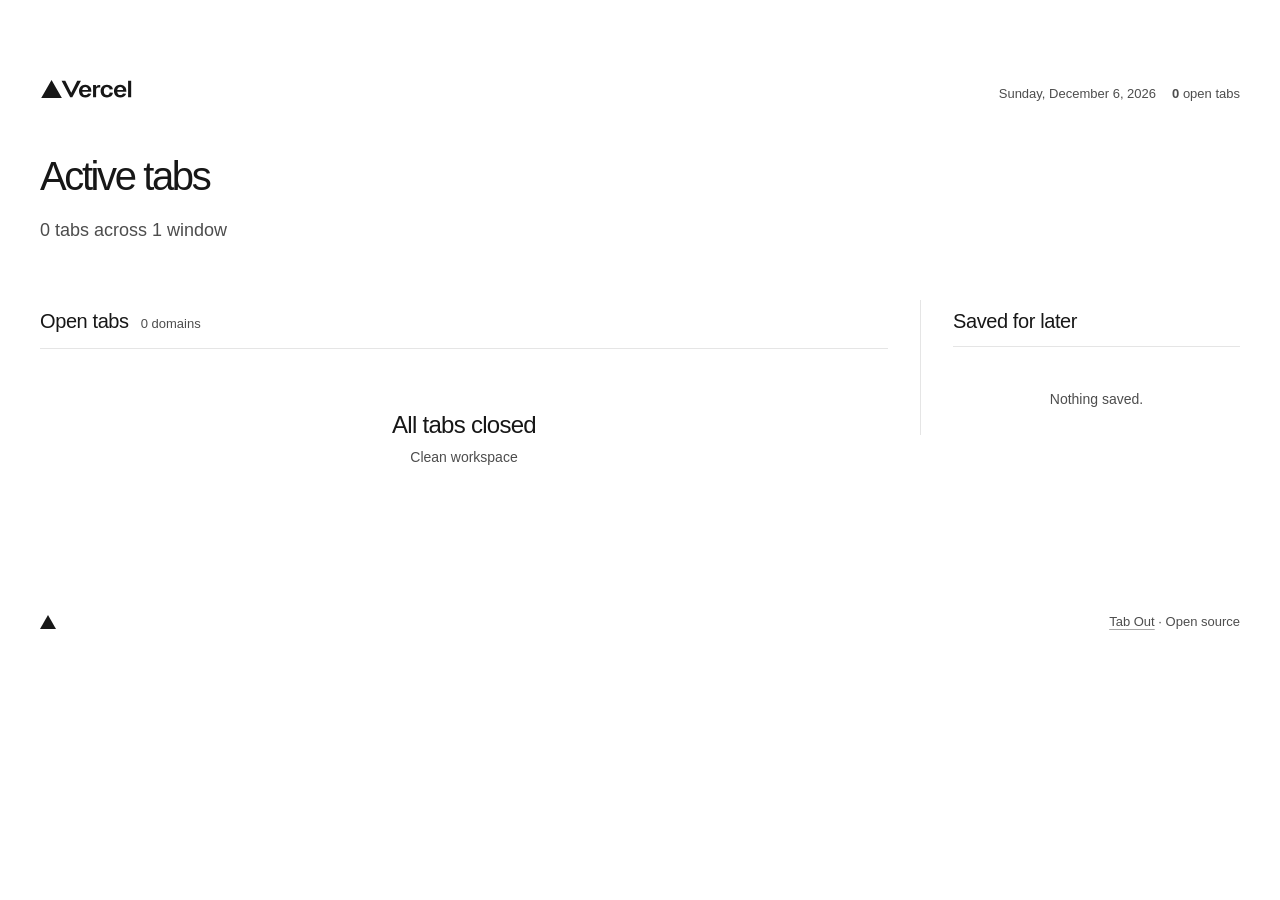
==== extension/index.html @ 894c877c "refactor(ui): overhaul extension UI to Vercel Brand Guidelines and harden MV3 lifecycle" ====
<!DOCTYPE html>
<html lang="en">
<head>
  <meta charset="UTF-8">
  <meta name="viewport" content="width=device-width, initial-scale=1.0">
  <title>Tab Out</title>


  <!-- Vercel Brand Guidelines Foundation -->
  <link rel="stylesheet" href="vercel-brand.css">
  <!-- Tab Out Page-Owned Custom Styling -->
  <link rel="stylesheet" href="style.css">
</head>
<body class="vbg-report">
<div class="vbg-shell">
  <a class="vbg-skip-link" href="#main">Skip to content</a>

  <!-- ================================================================
       VERCEL AUTHORSHIP HEADER
       ================================================================ -->
  <header class="vbg-header">
    <div class="vbg-masthead">
      <span class="vbg-identity">
        <span class="vbg-wordmark" role="img" aria-label="Vercel"></span>
      </span>
      <div class="vbg-document-meta">
        <span class="vbg-date" id="dateDisplay"></span>
        <span class="vbg-meta"><strong id="statTabs">0</strong> open tabs</span>
      </div>
    </div>

    <h1 class="vbg-title" id="greeting">Active tabs</h1>
    <p class="vbg-lede" id="heroSubtitle">Workspace overview across all open windows.</p>
  </header>

  <!-- ================================================================
       MAIN DASHBOARD AREA
       ================================================================ -->
  <main id="main">
    <!-- TAB OUT DUPES BANNER -->
    <div class="tab-cleanup-banner" id="tabOutDupeBanner" style="display:none">
      <div class="tab-cleanup-left">
        <div class="tab-cleanup-icon">
          <svg xmlns="http://www.w3.org/2000/svg" fill="none" viewBox="0 0 24 24" stroke-width="2" stroke="currentColor">
            <path stroke-linecap="round" stroke-linejoin="round" d="M15.75 17.25v3.375c0 .621-.504 1.125-1.125 1.125h-9.75a1.125 1.125 0 0 1-1.125-1.125V7.875c0-.621.504-1.125 1.125-1.125H6.75a9.06 9.06 0 0 1 1.5.124m7.5 10.376h3.375c.621 0 1.125-.504 1.125-1.125V11.25c0-4.46-3.243-8.161-7.5-8.876a9.06 9.06 0 0 0-1.5-.124H9.375c-.621 0-1.125.504-1.125 1.125v3.5m7.5 10.375H9.375a1.125 1.125 0 0 1-1.125-1.125v-9.25m12 6.625v-1.875a3.375 3.375 0 0 0-3.375-3.375h-1.5a1.125 1.125 0 0 1-1.125-1.125v-1.5a3.375 3.375 0 0 0-3.375-3.375H9.75" />
          </svg>
        </div>
        <div class="tab-cleanup-text">
          You have <strong id="tabOutDupeCount"></strong> Tab Out tabs open. Keep just this one?
        </div>
      </div>
      <button class="tab-cleanup-btn" data-action="close-tabout-dupes">Close extras</button>
    </div>

    <!-- TWO-COLUMN LAYOUT -->
    <div class="dashboard-columns" id="dashboardColumns">

      <!-- LEFT COLUMN: Open tabs -->
      <div class="active-section" id="openTabsSection" style="display:none">
        <div class="section-header">
          <div class="section-header-left">
            <h2 class="section-title" id="openTabsSectionTitle">Open tabs</h2>
            <span class="section-count" id="openTabsSectionCount"></span>
          </div>
          <div class="section-header-right" id="openTabsHeaderActions"></div>
        </div>
        <div class="missions" id="openTabsMissions"></div>
      </div>

      <!-- RIGHT COLUMN: Saved for Later checklist -->
      <div class="deferred-column" id="deferredColumn">
        <div class="section-header">
          <h2 class="section-title">Saved for later</h2>
          <div class="section-count" id="deferredCount"></div>
        </div>

        <!-- Active checklist items -->
        <div class="deferred-list" id="deferredList" style="display:none"></div>

        <!-- Empty state -->
        <div class="deferred-empty" id="deferredEmpty">
          Nothing saved.
        </div>

        <!-- Archive section -->
        <div class="deferred-archive" id="deferredArchive" style="display:none">
          <button type="button" class="archive-toggle open" id="archiveToggle" data-action="toggle-archive" aria-expanded="true" aria-label="Toggle archive">
            <span class="archive-toggle-label">Archive <span class="archive-count" id="archiveCount"></span></span>
            <svg class="archive-chevron" xmlns="http://www.w3.org/2000/svg" fill="none" viewBox="0 0 24 24" stroke-width="2" stroke="currentColor"><path stroke-linecap="round" stroke-linejoin="round" d="m19.5 8.25-7.5 7.5-7.5-7.5" /></svg>
          </button>
          <div class="archive-body" id="archiveBody">
            <div class="archive-search-wrap">
              <svg class="archive-search-icon" xmlns="http://www.w3.org/2000/svg" fill="none" viewBox="0 0 24 24" stroke-width="2" stroke="currentColor" aria-hidden="true">
                <path stroke-linecap="round" stroke-linejoin="round" d="m21 21-5.197-5.197m0 0A7.5 7.5 0 1 0 5.196 5.196a7.5 7.5 0 0 0 10.607 10.607Z" />
              </svg>
              <input type="text" class="archive-search" id="archiveSearch" placeholder="Search archived tabs..." aria-label="Search archived tabs">
            </div>
            <div class="archive-list" id="archiveList"></div>
          </div>
        </div>
      </div>

    </div><!-- end .dashboard-columns -->
  </main>

  <!-- ================================================================
       VERCEL AUTHORSHIP FOOTER (Canonical Quiet Shell)
       ================================================================ -->
  <footer class="vbg-footer">
    <span class="vbg-logo" role="img" aria-label="Vercel"></span>
    <span><a href="https://github.com/zarazhangrui/tab-out" target="_blank" rel="noopener">Tab Out</a> &middot; Open source</span>
  </footer>

</div><!-- end .vbg-shell -->

<!-- TOAST NOTIFICATION -->
<div class="toast" id="toast" role="status" aria-live="polite">
  <svg xmlns="http://www.w3.org/2000/svg" fill="none" viewBox="0 0 24 24" stroke-width="2" stroke="currentColor">
    <path stroke-linecap="round" stroke-linejoin="round" d="M9 12.75 11.25 15 15 9.75M21 12a9 9 0 1 1-18 0 9 9 0 0 1 18 0Z" />
  </svg>
  <span id="toastText"></span>
</div>

<!-- Personal config (optional) -->
<script src="config.local.js"></script>

<!-- Dashboard logic -->
<script src="app.js"></script>
</body>
</html>
---- extension/vercel-brand.css ----
/* vbg-bundle:start */
/*
 * Composable Vercel report primitives derived from Geist color, type, and
 * spacing semantics. All selectors and custom properties are namespaced.
 * GeistCN source snapshot: 4f5d9c0da9ad400918e15083c83626572f19fd9b
 * GeistCN src/styles/tailwind.css SHA-256:
 * 118f810739af4ba8508a3a5a155f684b09dae795d08a9c12d78958a91d2ad749
 * GeistCN src/styles/components/design-system.css SHA-256:
 * a78c1328cc1ad27bc3832f2568f7cef35cfa61271ae636d0e6889ee2c0eeecb8
 *
 * Public reports load Geist from the HTML head. The Vercel identity primitives
 * below use the stable public wordmark and logo URLs as masks so currentColor
 * follows the report theme. The font stacks retain system fallbacks.
 */

:where(.vbg-report) {
  color-scheme: light;
  --vbg-font-sans: var(--font-geist-sans, var(--font-sans, "Geist", -apple-system, BlinkMacSystemFont, "Segoe UI", sans-serif));
  --vbg-font-mono: var(--font-geist-mono, var(--font-mono, "Geist Mono", "SFMono-Regular", Consolas, monospace));
  --vbg-background-100: light-dark(oklch(1 0 0), oklch(0 0 0));
  --vbg-background-200: light-dark(oklch(0.984 0 0), oklch(0.027 0 0));
  --vbg-gray-100: light-dark(oklch(0.961 0 0), oklch(0.218 0 0));
  --vbg-gray-200: light-dark(oklch(0.94 0 0), oklch(0.239 0 0));
  --vbg-gray-300: light-dark(oklch(0.925 0 0), oklch(0.281 0 0));
  --vbg-gray-400: light-dark(oklch(0.937 0 0), oklch(0.301 0 0));
  --vbg-gray-500: light-dark(oklch(0.836 0 0), oklch(0.39 0 0));
  --vbg-gray-600: light-dark(oklch(0.732 0 0), oklch(0.623 0 0));
  --vbg-gray-700: light-dark(oklch(0.65 0 0), oklch(0.65 0 0));
  --vbg-gray-800: light-dark(oklch(0.59 0 0), oklch(0.59 0 0));
  --vbg-gray-900: light-dark(oklch(0.42 0 0), oklch(0.706 0 0));
  --vbg-gray-1000: light-dark(oklch(0.205 0 0), oklch(0.946 0 0));
  --vbg-gray-alpha-100: light-dark(oklch(0 0 0 / 0.05), oklch(1 0 0 / 0.07));
  --vbg-gray-alpha-200: light-dark(oklch(0 0 0 / 0.081), oklch(1 0 0 / 0.09));
  --vbg-gray-alpha-300: light-dark(oklch(0 0 0 / 0.1), oklch(1 0 0 / 0.13));
  --vbg-gray-alpha-400: light-dark(oklch(0 0 0 / 0.08), oklch(1 0 0 / 0.14));
  --vbg-gray-alpha-500: light-dark(oklch(0 0 0 / 0.21), oklch(1 0 0 / 0.24));
  --vbg-gray-alpha-600: light-dark(oklch(0 0 0 / 0.24), oklch(1 0 0 / 0.51));
  --vbg-gray-alpha-700: light-dark(oklch(0 0 0 / 0.44), oklch(1 0 0 / 0.54));
  --vbg-gray-alpha-800: light-dark(oklch(0 0 0 / 0.51), oklch(1 0 0 / 0.47));
  --vbg-gray-alpha-900: light-dark(oklch(0 0 0 / 0.7), oklch(1 0 0 / 0.61));
  --vbg-gray-alpha-1000: light-dark(oklch(0 0 0 / 0.91), oklch(1 0 0 / 0.92));
  --vbg-blue-100: light-dark(oklch(97.32% 0.0141 251.56), oklch(22.17% 0.069 259.89));
  --vbg-blue-400: light-dark(oklch(91.58% 0.0473 245.116), oklch(34.1% 0.121 254.74));
  --vbg-blue-700: light-dark(oklch(57.61% 0.2508 258.23), oklch(57.61% 0.2321 258.23));
  --vbg-blue-900: light-dark(oklch(53.18% 0.2399 256.99), oklch(71.7% 0.1648 250.794));
  --vbg-blue-1000: light-dark(oklch(26.67% 0.1099 254.34), oklch(96.75% 0.0179 242.423));
  --vbg-green-100: light-dark(oklch(97.59% 0.0289 145.42), oklch(23.09% 0.0716 149.68));
  --vbg-green-400: light-dark(oklch(91.49% 0.0976 146.24), oklch(34.39% 0.1039 147.78));
  --vbg-green-700: light-dark(oklch(64.58% 0.1746 147.27), oklch(64.58% 0.199 147.27));
  --vbg-green-900: light-dark(oklch(51.75% 0.1453 147.65), oklch(73.1% 0.2158 148.29));
  --vbg-green-1000: light-dark(oklch(29.15% 0.1197 147.38), oklch(96.76% 0.056 154.18));
  --vbg-amber-100: light-dark(oklch(97.48% 0.0331 85.79), oklch(22.46% 0.0538 76.04));
  --vbg-amber-400: light-dark(oklch(91.02% 0.1322 88.25), oklch(35.53% 0.0903 66.297));
  --vbg-amber-700: light-dark(oklch(81.87% 0.1969 76.46), oklch(81.87% 0.1969 76.46));
  --vbg-amber-900: light-dark(oklch(52.79% 0.1496 54.65), oklch(77.21% 0.1991 64.28));
  --vbg-amber-1000: light-dark(oklch(30.83% 0.099 45.48), oklch(96.7% 0.0418 84.59));
  --vbg-red-100: light-dark(oklch(96.5% 0.0223 13.09), oklch(22.1% 0.0657 15.11));
  --vbg-red-400: light-dark(oklch(91.51% 0.0471 19.8), oklch(35.27% 0.1273 21.23));
  --vbg-red-700: light-dark(oklch(62.56% 0.2524 23.03), oklch(62.56% 0.2234 23.03));
  --vbg-red-900: light-dark(oklch(54.99% 0.232 25.29), oklch(69.96% 0.2136 22.03));
  --vbg-red-1000: light-dark(oklch(24.8% 0.1041 18.86), oklch(95.6% 0.0293 6.61));
  /* Category series are monochrome by default. Reserve chromatic tokens for meaning. */
  --vbg-chart-1: var(--vbg-gray-1000);
  --vbg-chart-2: var(--vbg-gray-900);
  --vbg-chart-3: var(--vbg-gray-800);
  --vbg-chart-4: var(--vbg-gray-1000);
  --vbg-chart-5: var(--vbg-gray-900);
  --vbg-chart-6: var(--vbg-gray-800);
  --vbg-surface-primary: var(--vbg-background-100);
  --vbg-surface-secondary: var(--vbg-background-200);
  /* Contrast fields stay dark in both themes instead of inverting with text tokens. */
  --vbg-surface-contrast: oklch(0.205 0 0);
  --vbg-text-primary: var(--vbg-gray-1000);
  --vbg-text-secondary: var(--vbg-gray-900);
  --vbg-text-on-contrast: oklch(0.946 0 0);
  --vbg-text-on-contrast-secondary: oklch(0.72 0 0);
  --vbg-border-subtle: var(--vbg-gray-alpha-300);
  --vbg-border-default: var(--vbg-gray-alpha-400);
  --vbg-border-strong: var(--vbg-gray-alpha-700);
  --vbg-border-on-contrast: oklch(1 0 0 / 0.24);
  --vbg-color-info: var(--vbg-blue-700);
  --vbg-color-success: var(--vbg-green-900);
  --vbg-color-warning: var(--vbg-amber-900);
  --vbg-color-error: var(--vbg-red-700);
  --vbg-focus: light-dark(var(--vbg-blue-700), var(--vbg-blue-900));
  --vbg-space-1: 4px;
  --vbg-space-2: 8px;
  --vbg-space-3: 12px;
  --vbg-space-4: 16px;
  --vbg-space-5: 20px;
  --vbg-space-6: 24px;
  --vbg-space-8: 32px;
  --vbg-space-10: 40px;
  --vbg-space-12: 48px;
  --vbg-space-16: 64px;
  --vbg-radius-small: 6px;
  --vbg-radius: 8px;
  --vbg-type-display: 3rem;
  --vbg-type-page-title: 2.5rem;
  --vbg-type-title: 2rem;
  --vbg-type-section: 1.5rem;
  --vbg-type-subsection: 1.25rem;
  --vbg-type-lede: 1.125rem;
  --vbg-type-body: 1rem;
  --vbg-type-compact: 0.875rem;
  --vbg-type-label: 0.8125rem;
  --vbg-type-metadata: 0.8125rem;
  --vbg-weight-regular: 400;
  --vbg-weight-heading: 450;
  --vbg-weight-medium: 500;
  --vbg-weight-semibold: 600;
  --vbg-leading-body: 24px;
  --vbg-leading-compact: 20px;
  --vbg-leading-caption: 18px;
  --vbg-leading-display: 56px;
  --vbg-leading-page-title: 48px;
  --vbg-leading-title: 40px;
  --vbg-leading-section: 32px;
  --vbg-leading-subsection: 26px;
  --vbg-leading-lede: 28px;
  --vbg-flow-tight: var(--vbg-space-2);
  --vbg-flow-copy: var(--vbg-space-4);
  --vbg-flow-group: var(--vbg-space-8);
  --vbg-flow-section: var(--vbg-space-16);
  --vbg-reading-width: 68ch;
  --vbg-display-measure: 20ch;
  --vbg-title-measure: 24ch;
  --vbg-compact-title-measure: 30ch;
  --vbg-content-width: 1200px;
  --vbg-chart-min-width: 640px;
  --vbg-control-height: 36px;
  --vbg-control-height-touch: 44px;
  box-sizing: border-box;
  margin: 0;
  min-height: 100%;
  min-height: 100dvh;
  background: var(--vbg-background-100);
  color: var(--vbg-gray-1000);
  font-family: var(--vbg-font-sans);
  font-size: 16px;
  font-weight: var(--vbg-weight-regular);
  line-height: var(--vbg-leading-body);
  font-kerning: normal;
  font-optical-sizing: auto;
  font-feature-settings: "rlig" 1, "calt" 0, "ss11" 1;
  font-synthesis: none;
  text-rendering: optimizeLegibility;
  -webkit-font-smoothing: antialiased;
}

@supports selector(body:has(> .vbg-report)) {
  body:has(> .vbg-report) {
    margin: 0;
  }
}

:where(.vbg-report *, .vbg-report *::before, .vbg-report *::after) {
  box-sizing: inherit;
}

/* Published display primitives must never override the HTML hidden state. */
.vbg-report[hidden],
:where(.vbg-report) [hidden] {
  display: none !important;
}

@media (prefers-color-scheme: dark) {
  :where(
    .vbg-report[data-theme="auto"]:not(.light-theme):not(.dark-theme),
    .vbg-report:not([data-theme]):not(.light-theme):not(.dark-theme)
  ) {
    color-scheme: dark;
  }
}

/* Host theme classes override OS preference without requiring a theme package. */
:where(.light .vbg-report, .vbg-report.light) {
  color-scheme: light;
}

:where(.dark .vbg-report, .vbg-report.dark) {
  color-scheme: dark;
}

/* Explicit VBG themes override both host and OS themes. If both classes are present, dark wins. */
:where(
  .vbg-report.light-theme,
  .vbg-report[data-theme="light"]:not(.light-theme):not(.dark-theme)
) {
  color-scheme: light;
}

:where(
  .vbg-report.dark-theme,
  .vbg-report[data-theme="dark"]:not(.light-theme):not(.dark-theme)
) {
  color-scheme: dark;
}

:where(.vbg-report) :where(h1, h2, h3, h4, p, ul, ol, dl, figure, blockquote, pre) {
  margin-block-start: 0;
}

:where(.vbg-report) :where(h1, h2, h3, h4) {
  color: var(--vbg-gray-1000);
  font-weight: var(--vbg-weight-heading);
  text-wrap: balance;
}

:where(.vbg-report) .vbg-display,
:where(.vbg-report) .vbg-title,
:where(.vbg-report) .vbg-heading-24,
:where(.vbg-report) .vbg-heading-20,
:where(.vbg-report) .vbg-heading-16 {
  color: var(--vbg-gray-1000);
  font-weight: var(--vbg-weight-heading);
  text-wrap: balance;
}

:where(.vbg-report) :where(h1, h2, h3, h4, .vbg-display, .vbg-title, .vbg-heading-24, .vbg-heading-20, .vbg-heading-16) strong {
  color: inherit;
  font-weight: inherit;
}

:where(.vbg-report) :where(p, li, dd, blockquote, figcaption, .vbg-summary, .vbg-lede) strong {
  color: var(--vbg-gray-1000);
  font-weight: var(--vbg-weight-medium);
}

:where(.vbg-report) :where([id]) {
  scroll-margin-top: var(--vbg-space-8);
}

:where(.vbg-report) h1 {
  max-width: var(--vbg-title-measure);
  margin-block-end: var(--vbg-space-4);
  font-size: var(--vbg-type-page-title);
  line-height: var(--vbg-leading-page-title);
  letter-spacing: -0.06em;
}

:where(.vbg-report) .vbg-title {
  max-width: var(--vbg-title-measure);
  margin-block-end: var(--vbg-space-4);
  font-size: var(--vbg-type-page-title);
  line-height: var(--vbg-leading-page-title);
  letter-spacing: -0.06em;
}

:where(.vbg-report) .vbg-display {
  max-width: var(--vbg-display-measure);
  font-size: var(--vbg-type-display);
  line-height: var(--vbg-leading-display);
  letter-spacing: -0.06em;
}

:where(.vbg-report) h2,
:where(.vbg-report) .vbg-heading-24 {
  margin-block-end: var(--vbg-space-4);
  font-size: var(--vbg-type-section);
  line-height: var(--vbg-leading-section);
  letter-spacing: -0.04em;
}

:where(.vbg-report) h3,
:where(.vbg-report) .vbg-heading-20 {
  margin-block-end: var(--vbg-space-3);
  font-size: var(--vbg-type-subsection);
  line-height: var(--vbg-leading-subsection);
  letter-spacing: -0.02em;
}

:where(.vbg-report) h4,
:where(.vbg-report) .vbg-heading-16 {
  margin-block-end: var(--vbg-space-2);
  font-size: 1rem;
  line-height: 1.5rem;
  letter-spacing: -0.02em;
}

:where(.vbg-report) p {
  margin-block-end: var(--vbg-space-4);
  line-height: var(--vbg-leading-body);
  text-wrap: pretty;
}

:where(.vbg-report) :where(ul, ol) {
  margin-block-end: var(--vbg-space-4);
  padding-inline-start: 1.25rem;
}

:where(.vbg-report) li {
  line-height: var(--vbg-leading-body);
}

:where(.vbg-report) :where(.vbg-reading, .vbg-flow, .vbg-list) li + li {
  margin-block-start: var(--vbg-flow-tight);
}

:where(.vbg-report) :where(.vbg-reading, .vbg-flow, .vbg-list) li > :where(p, ul, ol) {
  margin-block-end: 0;
}

:where(.vbg-report) :where(.vbg-reading, .vbg-flow, .vbg-list) li > p + p {
  margin-block-start: var(--vbg-flow-tight);
}

:where(.vbg-report) :where(.vbg-reading, .vbg-flow, .vbg-list) li > :where(ul, ol) {
  margin-block-start: var(--vbg-flow-tight);
}

:where(.vbg-report) .vbg-list-compact li + li {
  margin-block-start: var(--vbg-space-1);
}

:where(.vbg-report) dt {
  font-weight: var(--vbg-weight-medium);
  line-height: var(--vbg-leading-body);
}

:where(.vbg-report) dd {
  margin-inline-start: 0;
  color: var(--vbg-text-secondary);
  line-height: var(--vbg-leading-body);
}

:where(.vbg-report) dt:not(:first-child) {
  margin-block-start: var(--vbg-flow-copy);
}

:where(.vbg-report) dt + dd {
  margin-block-start: var(--vbg-space-1);
}

:where(.vbg-report) blockquote {
  margin-inline: 0;
  margin-block-end: var(--vbg-flow-copy);
  padding-block: var(--vbg-space-2);
  color: var(--vbg-text-secondary);
  font-size: 1.125rem;
  line-height: 1.75rem;
}

:where(.vbg-report) :where(p, li, dd, figcaption, .vbg-label, .vbg-meta) {
  overflow-wrap: anywhere;
}

:where(.vbg-report) :where(td, th) {
  overflow-wrap: break-word;
}

:where(.vbg-report) :where(a) {
  color: inherit;
  text-decoration-color: var(--vbg-gray-600);
  text-decoration-thickness: 1px;
  text-underline-offset: 3px;
}

:where(.vbg-report) a:hover {
  text-decoration-color: currentColor;
}

:where(.vbg-report) .vbg-link {
  color: var(--vbg-text-primary);
  font-weight: var(--vbg-weight-medium);
  text-decoration: underline;
  text-decoration-color: var(--vbg-gray-600);
  text-decoration-thickness: 1px;
  text-underline-offset: 3px;
}

:where(.vbg-report) .vbg-link:hover {
  text-decoration-color: currentColor;
}

:where(.vbg-report) .vbg-link[data-variant="highlight"] {
  color: var(--vbg-blue-900);
}

:where(.vbg-report) .vbg-link[data-variant="secondary"] {
  color: var(--vbg-text-secondary);
  font-weight: var(--vbg-weight-regular);
}

:where(.vbg-report) .vbg-link[data-variant="secondary"]:hover {
  color: var(--vbg-text-primary);
}

:where(.vbg-report) :where(a, button, input, select, textarea, summary):focus-visible {
  outline: 2px solid var(--vbg-focus);
  outline-offset: 3px;
}

:where(.vbg-report) :where(code, kbd, samp, pre) {
  font-family: var(--vbg-font-mono);
  font-variant-numeric: tabular-nums slashed-zero;
}

:where(.vbg-report) :where(code, kbd) {
  border: 1px solid var(--vbg-border-subtle);
  border-radius: 4px;
  background: var(--vbg-gray-100);
  padding: 0.1em 0.3em;
  font-size: 0.875em;
}

:where(.vbg-report) .vbg-formula {
  display: block;
  max-width: 100%;
  overflow: visible;
  overflow-wrap: anywhere;
  white-space: normal;
}

/* Formula semantics always remain wrap-safe, including additive authored classes. */
.vbg-report :is(
  .vbg-formula,
  [data-vbg-formula],
  [data-formula],
  [class*="vbg-" i][class*="formula" i],
  [class*="vbg-" i][class*="equation" i]
) {
  min-inline-size: 0;
  overflow-wrap: anywhere;
  word-break: normal;
  white-space: normal !important;
}

:where(.vbg-report) pre {
  overflow: auto;
  border: 1px solid var(--vbg-border-subtle);
  border-radius: var(--vbg-radius);
  background: var(--vbg-background-200);
  padding: var(--vbg-space-4);
  font-size: 0.8125rem;
  line-height: 1.55;
}

:where(.vbg-report) pre code {
  border: 0;
  background: transparent;
  padding: 0;
  font-size: inherit;
}

:where(.vbg-report) :where(img, svg, video, canvas) {
  display: block;
  max-width: 100%;
  height: auto;
}

:where(.vbg-report) figure {
  margin-inline: 0;
  margin-block-end: var(--vbg-space-8);
}

:where(.vbg-report) figcaption,
:where(.vbg-report) .vbg-caption {
  margin-block-start: var(--vbg-space-3);
  color: var(--vbg-text-secondary);
  font-size: var(--vbg-type-compact);
  line-height: var(--vbg-leading-compact);
}

:where(.vbg-report) .vbg-shell {
  width: min(calc(100% - 48px), var(--vbg-content-width));
  margin-inline: auto;
  padding-block: clamp(40px, 7vw, 80px);
  container-name: vbg-shell;
  container-type: inline-size;
}

:where(.vbg-report) .vbg-header {
  display: grid;
  grid-template-columns: repeat(12, minmax(0, 1fr));
  column-gap: var(--vbg-space-6);
  row-gap: 0;
  padding-block-end: clamp(32px, 5vw, 56px);
}

:where(.vbg-report) .vbg-header > * {
  grid-column: 1 / -1;
  min-width: 0;
  margin-block: 0;
}

:where(.vbg-report) .vbg-header > :where(h1, .vbg-title, .vbg-display) {
  grid-column: 1 / span 8;
}

:where(.vbg-report) .vbg-header > :where(.vbg-summary, .vbg-lede) {
  grid-column: 1 / span 7;
}

:where(.vbg-report) .vbg-header > * + * {
  margin-block-start: var(--vbg-flow-copy);
}

:where(.vbg-report) .vbg-header > .vbg-context + :where(h1, .vbg-title, .vbg-display) {
  margin-block-start: var(--vbg-space-3);
}

:where(.vbg-report) .vbg-masthead {
  display: grid;
  grid-template-columns: max-content minmax(0, 1fr);
  gap: var(--vbg-space-3) var(--vbg-space-6);
  align-items: first baseline;
}

/* Unknown masthead content stays readable instead of entering a narrow track. */
:where(.vbg-report) .vbg-masthead > * {
  grid-column: 1 / -1;
  min-width: 0;
}

@supports selector(.vbg-masthead:has(> .vbg-identity)) {
  :where(.vbg-report) .vbg-masthead:has(> .vbg-identity):has(> .vbg-document-meta) > .vbg-identity {
    grid-column: 1;
    grid-row: 1;
  }

  :where(.vbg-report) .vbg-masthead:has(> .vbg-identity):has(> .vbg-document-meta) > .vbg-document-meta {
    grid-column: 2;
    grid-row: 1;
  }
}

:where(.vbg-report) .vbg-header > .vbg-masthead + :where(h1, .vbg-title, .vbg-display) {
  margin-block-start: clamp(32px, 4vw, 48px);
}

:where(.vbg-report) .vbg-identity {
  display: flex;
  min-width: max-content;
  align-items: center;
  gap: var(--vbg-space-2);
  color: var(--vbg-text-primary);
  font-size: var(--vbg-type-compact);
  font-weight: var(--vbg-weight-medium);
  line-height: var(--vbg-leading-compact);
  white-space: nowrap;
}

:where(.vbg-report) .vbg-identity > :where(img, svg) {
  width: auto;
  max-width: 128px;
  height: 18px;
}

/* Remote SVG documents do not inherit currentColor through <img>. Masks do. */
:where(.vbg-report) .vbg-wordmark,
:where(.vbg-report) .vbg-logo {
  display: inline-block;
  flex: none;
  background: currentColor;
  -webkit-mask-position: center;
  mask-position: center;
  -webkit-mask-repeat: no-repeat;
  mask-repeat: no-repeat;
  -webkit-mask-size: contain;
  mask-size: contain;
}

:where(.vbg-report) .vbg-wordmark {
  width: 92px;
  height: 18px;
  -webkit-mask-image: url("assets/vercel-wordmark.svg");
  mask-image: url("assets/vercel-wordmark.svg");
}

:where(.vbg-report) .vbg-logo {
  width: 16px;
  height: 14px;
  -webkit-mask-image: url("assets/vercel-logo.svg");
  mask-image: url("assets/vercel-logo.svg");
}

:where(.vbg-report) .vbg-document-meta {
  display: flex;
  min-width: 0;
  flex-wrap: wrap;
  align-items: first baseline;
  justify-content: flex-end;
  gap: var(--vbg-space-1) var(--vbg-space-4);
  color: var(--vbg-text-secondary);
  font-size: var(--vbg-type-label);
  line-height: var(--vbg-leading-compact);
}

/* Semantic child elements keep the metadata role instead of body paragraph leading. */
:where(.vbg-report) .vbg-document-meta > * {
  margin-block: 0;
  font-size: var(--vbg-type-label);
  line-height: var(--vbg-leading-compact);
}

:where(.vbg-report) :where(
  .vbg-masthead,
  .vbg-identity,
  .vbg-document-meta,
  .vbg-recipient,
  .vbg-state,
  .vbg-date,
  .vbg-confidentiality
) > * {
  margin-block: 0;
}

:where(.vbg-report) :where(.vbg-recipient, .vbg-state, .vbg-date, .vbg-confidentiality) {
  overflow-wrap: anywhere;
}

:where(.vbg-report) :where(.vbg-state, .vbg-confidentiality) {
  color: var(--vbg-text-primary);
  font-weight: var(--vbg-weight-medium);
}

:where(.vbg-report) .vbg-state[data-status="verified"] {
  color: var(--vbg-color-success);
}

:where(.vbg-report) .vbg-summary,
:where(.vbg-report) .vbg-lede {
  max-width: var(--vbg-reading-width);
  color: var(--vbg-gray-900);
  font-size: var(--vbg-type-lede);
  line-height: var(--vbg-leading-lede);
}

/* Semantic wrappers keep their editorial leading when prose uses child elements. */
:where(.vbg-report) :is(.vbg-summary, .vbg-lede) > :where(p, ul, ol, blockquote),
:where(.vbg-report) :is(.vbg-summary, .vbg-lede) > :where(ul, ol) > li {
  font-size: inherit;
  line-height: inherit;
}

:where(.vbg-report) .vbg-reading {
  max-width: var(--vbg-reading-width);
}

/* Intrinsic content may scroll locally, but published layout primitives must not widen the page. */
:where(.vbg-report) :where(
  .vbg-flow,
  .vbg-grid,
  .vbg-split,
  .vbg-calculator,
  .vbg-calculator-layout,
  .vbg-table-wrap,
  .vbg-chart,
  .vbg-chart-viewport
) {
  min-inline-size: 0;
  max-inline-size: 100%;
}

:where(.vbg-report) :where(
  .vbg-flow,
  .vbg-grid,
  .vbg-split,
  .vbg-calculator,
  .vbg-calculator-layout
) > * {
  min-inline-size: 0;
  max-inline-size: 100%;
}

/* Keep unwrapped narrative readable without narrowing tables, charts, or data regions. */
:where(.vbg-report) .vbg-header > :where(p, ul, ol, dl, blockquote),
:where(.vbg-report) .vbg-section > :where(h2, h3, h4, p, ul, ol, dl, blockquote),
:where(.vbg-report) .vbg-flow > :where(p, ul, ol, dl, blockquote) {
  max-width: var(--vbg-reading-width);
}

:where(.vbg-report) :where(.vbg-reading, .vbg-flow) > * {
  margin-block: 0;
}

:where(.vbg-report) :where(.vbg-reading, .vbg-flow) > * + * {
  margin-block-start: var(--vbg-flow-copy);
}

:where(.vbg-report) :where(.vbg-reading, .vbg-flow) > :where(h2):not(:first-child) {
  margin-block-start: var(--vbg-flow-section);
}

:where(.vbg-report) :where(.vbg-reading, .vbg-flow) > :where(h3):not(:first-child) {
  margin-block-start: var(--vbg-space-8);
}

:where(.vbg-report) :where(.vbg-reading, .vbg-flow) > :where(h4):not(:first-child) {
  margin-block-start: var(--vbg-flow-group);
}

:where(.vbg-report) :where(.vbg-reading, .vbg-flow) > h1 + :where(p, ul, ol, dl, blockquote),
:where(.vbg-report) :where(.vbg-reading, .vbg-flow) > h2 + :where(p, ul, ol, dl, blockquote) {
  margin-block-start: var(--vbg-flow-copy);
}

:where(.vbg-report) :where(.vbg-reading, .vbg-flow) > h3 + :where(p, ul, ol, dl, blockquote) {
  margin-block-start: var(--vbg-space-3);
}

:where(.vbg-report) :where(.vbg-reading, .vbg-flow) > h4 + :where(p, ul, ol, dl, blockquote) {
  margin-block-start: var(--vbg-flow-tight);
}

:where(.vbg-report) :where(.vbg-reading, .vbg-flow) > :where(figure, pre, .vbg-table-wrap, .vbg-figure, .vbg-chart) {
  margin-block: var(--vbg-flow-group) var(--vbg-space-8);
}

:where(.vbg-report) .vbg-stack {
  display: grid;
  gap: var(--vbg-flow-copy);
}

:where(.vbg-report) .vbg-stack[data-gap="tight"] { gap: var(--vbg-flow-tight); }
:where(.vbg-report) .vbg-stack[data-gap="group"] { gap: var(--vbg-flow-group); }
:where(.vbg-report) .vbg-stack[data-gap="section"] { gap: var(--vbg-flow-section); }

:where(.vbg-report) .vbg-stack > * {
  min-width: 0;
  margin-block: 0;
}

:where(.vbg-report) :where(
  .vbg-header,
  .vbg-grid,
  .vbg-metrics,
  .vbg-comparison,
  .vbg-metric,
  .vbg-calculator,
  .vbg-field
) > :where(h1, h2, h3, h4, p, ul, ol, dl, figure, blockquote, pre) {
  margin-block: 0;
}

:where(.vbg-report) :where(.vbg-section, .vbg-surface, .vbg-callout, .vbg-note, .vbg-decision, .vbg-recommendation, .vbg-next-step, .vbg-band, .vbg-footer) > :last-child {
  margin-block-end: 0;
}

:where(.vbg-report) .vbg-section {
  display: grid;
  grid-template-columns: repeat(12, minmax(0, 1fr));
  column-gap: var(--vbg-space-6);
  padding-block: 0;
}

:where(.vbg-report) .vbg-section > * {
  grid-column: 1 / -1;
  min-width: 0;
  margin-block: 0;
}

:where(.vbg-report) .vbg-section > :where(h2, h3, h4, p, ul, ol, dl, blockquote, .vbg-reading) {
  grid-column: 1 / span 7;
}

:where(.vbg-report) .vbg-section > * + * {
  margin-block-start: var(--vbg-flow-copy);
}

/* Explicit section grids own peer and row rhythm through their grid gap. */
:where(.vbg-report) .vbg-section.vbg-grid > * + * {
  margin-block-start: 0;
}

/* A split section introduction aligns the first text baselines rather than
 * merely aligning unlike heading and paragraph boxes at their top edges. */
@supports selector(.vbg-section:has(> h2.vbg-span-6 + p.vbg-span-6)) {
  :where(.vbg-report) .vbg-section.vbg-grid:has(> h2.vbg-span-6 + p.vbg-span-6)
    > :where(h2.vbg-span-6, p.vbg-span-6) {
    align-self: baseline;
  }
}

/* Plain narrative lists need readable item rhythm even without a flow wrapper. */
:where(.vbg-report) .vbg-section > :where(ul, ol):not(
  .vbg-legend,
  .vbg-list-compact,
  [role="listbox"],
  [role="menu"],
  [role="menubar"],
  [role="navigation"],
  [role="tablist"]
) > li + li {
  margin-block-start: var(--vbg-flow-tight);
}

/* Preserve editorial heading rhythm even when a section omits .vbg-flow. */
:where(.vbg-report) .vbg-section > h2:not(:first-child) {
  margin-block-start: var(--vbg-flow-section);
}

:where(.vbg-report) .vbg-section > h3:not(:first-child) {
  margin-block-start: var(--vbg-space-8);
}

:where(.vbg-report) .vbg-section > h4:not(:first-child) {
  margin-block-start: var(--vbg-flow-group);
}

:where(.vbg-report) .vbg-section > h3 + :where(p, ul, ol, dl, blockquote) {
  margin-block-start: var(--vbg-space-3);
}

:where(.vbg-report) .vbg-section > h4 + :where(p, ul, ol, dl, blockquote) {
  margin-block-start: var(--vbg-flow-tight);
}

:where(.vbg-report) .vbg-section > :where(
  figure,
  pre,
  .vbg-action,
  .vbg-decision,
  .vbg-recommendation,
  .vbg-next-step,
  .vbg-band,
  .vbg-evidence,
  .vbg-table-wrap,
  .vbg-figure,
  .vbg-chart,
  .vbg-calculator,
  .vbg-metrics,
  .vbg-stat-strip,
  .vbg-comparison,
  .vbg-result-group
) {
  margin-block-start: var(--vbg-flow-group);
}

:where(.vbg-report) .vbg-section + .vbg-section {
  margin-block-start: clamp(48px, 5vw, 64px);
}

/* The optional opening context is still part of the opening; the first chapter
 * needs the same boundary as later sibling sections after that context reflows. */
:where(.vbg-report) .vbg-opening + .vbg-section {
  margin-block-start: clamp(48px, 5vw, 64px);
}

:where(.vbg-report) .vbg-chapter:not(.vbg-reading):not(.vbg-flow) > * {
  margin-block: 0;
}

:where(.vbg-report) :where(main, .vbg-flow) > .vbg-chapter + .vbg-chapter {
  margin-block-start: clamp(64px, 8vw, 96px);
}

:where(.vbg-report) .vbg-chapter > .vbg-section + .vbg-section {
  margin-block-start: clamp(32px, 4vw, 48px);
}

:where(.vbg-report) .vbg-chapter.vbg-stack > .vbg-section + .vbg-section {
  margin-block-start: 0;
}

/* A complete evidence component followed by narrative is a semantic boundary
 * only when its direct parent does not already own rhythm or placement. Keep
 * this after chapter resets so responsive peer stacking cannot erase the gap. */
.vbg-report :is(
  .vbg-section:not(.vbg-grid):not(.vbg-stack):not(.vbg-flow),
  .vbg-chapter:not(.vbg-reading):not(.vbg-flow):not(.vbg-stack)
) > :where(
  figure,
  pre,
  .vbg-action,
  .vbg-decision,
  .vbg-recommendation,
  .vbg-next-step,
  .vbg-band,
  .vbg-evidence,
  .vbg-table-wrap,
  .vbg-figure,
  .vbg-chart,
  .vbg-calculator,
  .vbg-metrics,
  .vbg-stat-strip,
  .vbg-comparison,
  .vbg-result-group
) + :is(.vbg-reading, .vbg-flow, h2, h3) {
  margin-block-start: var(--vbg-space-8);
}

:where(.vbg-report) .vbg-band {
  display: grid;
  gap: var(--vbg-space-4);
  border: 0;
  background: transparent;
  padding: 0;
}

:where(.vbg-report) .vbg-band > * {
  min-width: 0;
  margin-block: 0;
}

:where(.vbg-report) .vbg-band[data-tone="contrast"] {
  --vbg-text-primary: var(--vbg-text-on-contrast);
  --vbg-text-secondary: var(--vbg-text-on-contrast-secondary);
  --vbg-border-subtle: var(--vbg-border-on-contrast);
  --vbg-border-default: var(--vbg-border-on-contrast);
  --vbg-border-strong: var(--vbg-text-on-contrast);
  border-color: var(--vbg-border-on-contrast);
  background: var(--vbg-surface-contrast);
  color: var(--vbg-text-on-contrast);
  padding: clamp(32px, 5vw, 56px) clamp(24px, 4vw, 48px);
}

:where(.vbg-report) .vbg-band[data-tone="contrast"] :where(
  h1,
  h2,
  h3,
  h4,
  .vbg-display,
  .vbg-title,
  .vbg-heading-24,
  .vbg-heading-20,
  .vbg-heading-16,
  .vbg-lede,
  .vbg-summary,
  .vbg-stat-value,
  .vbg-metric-value,
  .vbg-identity,
  strong
) {
  color: var(--vbg-text-on-contrast);
}

:where(.vbg-report) .vbg-band[data-tone="contrast"] :where(
  .vbg-context,
  .vbg-label,
  .vbg-meta,
  .vbg-helper,
  .vbg-metric-detail,
  .vbg-lede,
  .vbg-summary,
  figcaption
) {
  color: var(--vbg-text-on-contrast-secondary);
}

:where(.vbg-report) .vbg-band[data-tone="contrast"] :where(.vbg-action, .vbg-decision, .vbg-stat-strip) {
  border-color: var(--vbg-border-on-contrast);
}

:where(.vbg-report) .vbg-band[data-tone="contrast"] .vbg-stat-strip {
  border-color: var(--vbg-border-on-contrast);
}

:where(.vbg-report) .vbg-band[data-tone="contrast"] :where(a, .vbg-link) {
  color: var(--vbg-text-on-contrast);
  text-decoration-color: var(--vbg-text-on-contrast-secondary);
}

:where(.vbg-report) .vbg-band[data-tone="contrast"] .vbg-link[data-variant] {
  color: var(--vbg-text-on-contrast);
}

:where(.vbg-report) .vbg-band[data-tone="contrast"] :where(button, .vbg-button) {
  border-color: var(--vbg-border-on-contrast);
  background: transparent;
  color: var(--vbg-text-on-contrast);
}

:where(.vbg-report) .vbg-band[data-tone="contrast"] :where(button, .vbg-button)[data-variant="primary"] {
  border-color: var(--vbg-text-on-contrast);
  background: var(--vbg-text-on-contrast);
  color: var(--vbg-surface-contrast);
}

:where(.vbg-report) .vbg-band[data-tone="contrast"] :where(button, .vbg-button):hover {
  border-color: var(--vbg-text-on-contrast-secondary);
  background: var(--vbg-border-on-contrast);
}

:where(.vbg-report) .vbg-band[data-tone="contrast"] :where(button, .vbg-button)[data-variant="primary"]:hover {
  border-color: var(--vbg-text-on-contrast);
  background: var(--vbg-gray-200);
  color: var(--vbg-gray-1000);
}

:where(.vbg-report) .vbg-grid {
  display: grid;
  grid-template-columns: repeat(12, minmax(0, 1fr));
  gap: var(--vbg-space-6);
}

:where(.vbg-report) .vbg-grid > * {
  grid-column: 1 / -1;
  min-width: 0;
}

:where(.vbg-report) .vbg-split {
  display: grid;
  grid-template-columns: minmax(0, 7fr) minmax(0, 5fr);
  gap: var(--vbg-space-6);
  align-items: start;
}

:where(.vbg-report) .vbg-split[data-ratio="equal"] {
  grid-template-columns: repeat(2, minmax(0, 1fr));
}

:where(.vbg-report) .vbg-split[data-ratio="wide"] {
  grid-template-columns: minmax(0, 8fr) minmax(0, 4fr);
}

:where(.vbg-report) .vbg-split > * {
  min-width: 0;
}

/*
 * A source-ordered opening composition: claim, decisive proof, then optional
 * context. The split variant shares one desktop band; the stacked variant
 * gives the proof the full report measure. Decoration remains opt-in elsewhere.
 */
:where(.vbg-report) .vbg-opening {
  display: grid;
  grid-template-columns: repeat(12, minmax(0, 1fr));
  align-items: start;
  gap: var(--vbg-space-6);
  min-inline-size: 0;
  max-inline-size: 100%;
  border: 0;
  background: transparent;
  padding: 0;
}

:where(.vbg-report) .vbg-opening > * {
  grid-column: 1 / -1;
  min-inline-size: 0;
  max-inline-size: 100%;
  margin-block: 0;
}

:where(.vbg-report) .vbg-opening > .vbg-opening-claim {
  grid-row: 1;
}

:where(.vbg-report) .vbg-opening > .vbg-opening-proof {
  grid-row: 2;
}

:where(.vbg-report) .vbg-opening > .vbg-opening-context {
  grid-row: 3;
  max-width: var(--vbg-reading-width);
}

:where(.vbg-report) .vbg-opening[data-layout="split"] {
  row-gap: var(--vbg-space-4);
}

:where(.vbg-report) .vbg-opening[data-layout="split"] > .vbg-opening-claim {
  grid-column: 1 / span 7;
  grid-row: 1;
}

:where(.vbg-report) .vbg-opening[data-layout="split"] > .vbg-opening-proof {
  grid-column: 8 / -1;
  grid-row: 1;
}

:where(.vbg-report) .vbg-opening[data-layout="split"] > .vbg-opening-context {
  grid-column: 1 / span 7;
  grid-row: 2;
}

:where(.vbg-report) .vbg-opening :where(
  .vbg-opening-claim,
  .vbg-opening-proof,
  .vbg-opening-context
) > * {
  max-inline-size: 100%;
}

/* The opening grid owns space between its regions; child margins own only
 * rhythm within a region. This prevents the last heading or paragraph margin
 * from being added to the grid gap. */
:where(.vbg-report) .vbg-opening :where(
  .vbg-opening-claim,
  .vbg-opening-proof,
  .vbg-opening-context
) > :last-child {
  margin-block-end: 0;
}

:where(.vbg-report) .vbg-metrics,
:where(.vbg-report) .vbg-comparison {
  display: grid;
  grid-template-columns: repeat(auto-fit, minmax(min(100%, 220px), 1fr));
  gap: var(--vbg-space-8);
}

/*
 * Opt comparable two-child peers into shared desktop heading and body rows.
 * Subgrid is progressive enhancement; older engines reserve two heading lines.
 * Peers with additional content and narrow layouts keep ordinary vbg-stack flow.
 */
@media (min-width: 801px) {
  @supports not (grid-template-rows: subgrid) {
    :where(.vbg-report) .vbg-comparison[data-align="rows"] > .vbg-stack:has(> :nth-child(2):last-child) > :first-child {
      min-block-size: calc(2 * var(--vbg-leading-subsection));
    }
  }

  @supports (grid-template-rows: subgrid) {
    :where(.vbg-report) .vbg-comparison[data-align="rows"] {
      row-gap: var(--vbg-flow-copy);
    }

    :where(.vbg-report) .vbg-comparison[data-align="rows"] > .vbg-stack:has(> :nth-child(2):last-child) {
      grid-row: span 2;
      grid-template-rows: subgrid;
      row-gap: var(--vbg-flow-copy);
    }
  }
}

/*
 * A flat, responsive length comparison for two to six non-negative values
 * that share one unit, zero baseline, and domain maximum. Exact labels and
 * values remain normal HTML; only the mark width is supplied inline.
 */
:where(.vbg-report) .vbg-bar-comparison {
  min-inline-size: 0;
  max-inline-size: 100%;
}

:where(.vbg-report) .vbg-bar-list {
  display: grid;
  gap: var(--vbg-space-5);
  margin: 0;
  padding: 0;
  list-style: none;
}

:where(.vbg-report) .vbg-bar {
  display: grid;
  grid-template-columns: minmax(0, 1fr) max-content;
  align-items: baseline;
  gap: var(--vbg-space-2) var(--vbg-space-4);
  min-inline-size: 0;
}

:where(.vbg-report) :is(.vbg-bar-label, .vbg-bar-value) {
  min-inline-size: 0;
  color: var(--vbg-text-primary);
  font-family: var(--vbg-font-sans);
  font-size: var(--vbg-type-compact);
  font-weight: var(--vbg-weight-medium);
  line-height: var(--vbg-leading-compact);
}

:where(.vbg-report) .vbg-bar-value {
  justify-self: end;
  font-variant-numeric: tabular-nums;
  overflow-wrap: anywhere;
  text-align: end;
}

:where(.vbg-report) .vbg-bar-track {
  display: block;
  grid-column: 1 / -1;
  inline-size: 100%;
  block-size: 8px;
  overflow: hidden;
  border-radius: 2px;
  background: var(--vbg-surface-secondary);
}

:where(.vbg-report) .vbg-bar-fill {
  display: block;
  inline-size: 0;
  max-inline-size: 100%;
  block-size: 100%;
  background: var(--vbg-text-primary);
}

:where(.vbg-report) .vbg-bar[data-role="reference"] .vbg-bar-fill {
  background: var(--vbg-text-secondary);
}

:where(.vbg-report) .vbg-bar-list:has(> .vbg-bar[data-role="primary"]) > .vbg-bar:not([data-role="primary"]) .vbg-bar-fill {
  background: var(--vbg-text-secondary);
}

:where(.vbg-report) .vbg-bar[data-role="primary"] .vbg-bar-fill {
  background: var(--vbg-text-primary);
}

:where(.vbg-report) .vbg-span-4 { grid-column: span 4; }
:where(.vbg-report) .vbg-span-5 { grid-column: span 5; }
:where(.vbg-report) .vbg-span-6 { grid-column: span 6; }
:where(.vbg-report) .vbg-span-7 { grid-column: span 7; }
:where(.vbg-report) .vbg-span-8 { grid-column: span 8; }
:where(.vbg-report) .vbg-span-12 { grid-column: 1 / -1; }

/* Explicit full-span table ownership must survive page-owned grid placement. */
:where(.vbg-report) .vbg-table-wrap.vbg-span-12 {
  grid-column: 1 / -1 !important;
}

:where(.vbg-report) .vbg-context,
:where(.vbg-report) .vbg-label {
  color: var(--vbg-text-secondary);
  font-size: 0.8125rem;
  font-weight: var(--vbg-weight-regular);
  line-height: 1.2308;
}

:where(.vbg-report) :where(.vbg-context, .vbg-label) strong {
  color: var(--vbg-gray-1000);
  font-weight: var(--vbg-weight-medium);
}

:where(.vbg-report) .vbg-context {
  line-height: var(--vbg-leading-caption);
}

:where(.vbg-report) .vbg-meta {
  color: var(--vbg-text-secondary);
  font-family: var(--vbg-font-sans);
  font-size: var(--vbg-type-metadata);
  font-weight: var(--vbg-weight-regular);
  font-variant-numeric: tabular-nums;
  line-height: var(--vbg-leading-caption);
}

:where(.vbg-report) .vbg-surface {
  border: 0;
  border-radius: 0;
  background: transparent;
  padding: 0;
}

/* Containment is opt-in. Use it only when a region has a real boundary. */
:where(.vbg-report) :where(
  .vbg-surface[data-variant="contained"],
  .vbg-surface[data-contained="true"]
) {
  border: 1px solid var(--vbg-border-subtle);
  border-radius: var(--vbg-radius);
  background: var(--vbg-surface-primary);
  padding: var(--vbg-space-6);
}

:where(.vbg-report) .vbg-action {
  display: grid;
  gap: var(--vbg-space-3);
  border: 0;
  padding-block: 0;
}

:where(.vbg-report) .vbg-decision {
  display: grid;
  gap: var(--vbg-space-3);
  border: 0;
  padding-block: 0;
}

/* These roles may be applied directly to prose; inline children must stay inline. */
:where(.vbg-report) :is(p, li, blockquote).vbg-decision,
:where(.vbg-report) :is(p, li, blockquote).vbg-recommendation,
:where(.vbg-report) :is(p, li, blockquote).vbg-action {
  display: block;
}

:where(.vbg-report) .vbg-decision[data-priority="primary"] {
  padding-block: 0;
}

:where(.vbg-report) .vbg-recommendation {
  display: grid;
  gap: var(--vbg-space-3);
  border: 0;
  padding-block: 0;
}

:where(.vbg-report) :where(.vbg-action, .vbg-decision, .vbg-recommendation) > :where(p, ul, ol) {
  max-inline-size: var(--vbg-reading-width);
}

:where(.vbg-report) .vbg-next-step {
  display: grid;
  grid-template-columns: minmax(160px, 4fr) minmax(0, 8fr);
  gap: var(--vbg-space-4) var(--vbg-space-6);
  align-items: first baseline;
  border: 0;
  padding-block: 0;
}

@supports selector(.vbg-decision:has(> .vbg-table-wrap:last-child)) {
  :where(.vbg-report) :where(.vbg-decision, .vbg-recommendation):has(> :where(.vbg-stat-strip, .vbg-table-wrap):last-child) {
    border-bottom: 0;
  }
}

/* Only an exact primary/supporting pair receives the split placement. */
:where(.vbg-report) .vbg-next-step > * {
  grid-column: 1 / -1;
}

@supports selector(.vbg-next-step:has(> :nth-child(2):last-child)) {
  :where(.vbg-report) .vbg-next-step:has(> :nth-child(2):last-child) > :first-child {
    grid-column: 1;
  }

  :where(.vbg-report) .vbg-next-step:has(> :nth-child(2):last-child) > :nth-child(2) {
    grid-column: 2;
  }
}

:where(.vbg-report) .vbg-action > *,
:where(.vbg-report) .vbg-decision > *,
:where(.vbg-report) .vbg-evidence > *,
:where(.vbg-report) .vbg-recommendation > *,
:where(.vbg-report) .vbg-next-step > * {
  min-width: 0;
  margin-block: 0;
}

:where(.vbg-report) .vbg-evidence {
  display: grid;
  gap: var(--vbg-space-4);
  border: 0;
  background: transparent;
  padding-block: 0;
}

:where(.vbg-report) .vbg-stat-strip {
  display: grid;
  grid-template-columns: repeat(auto-fit, minmax(min(100%, 200px), 1fr));
  gap: var(--vbg-space-8);
  border: 0;
  background: transparent;
}

/* A sole peer group has no sibling topology to preserve, so it owns its grid. */
:where(.vbg-report) .vbg-grid > :is(
  .vbg-stat-strip,
  .vbg-metrics,
  .vbg-result-group
):only-child {
  grid-column: 1 / -1 !important;
}

:where(.vbg-report) .vbg-stat {
  display: grid;
  align-content: start;
  gap: var(--vbg-space-2);
  min-width: 0;
  background: transparent;
  padding: 0;
}

:where(.vbg-report) .vbg-stat > * {
  margin-block: 0;
}

:where(.vbg-report) :is(
  .vbg-stat-label,
  .vbg-stat > .vbg-label:first-child
) {
  color: var(--vbg-text-secondary);
  font-size: var(--vbg-type-compact);
  font-weight: var(--vbg-weight-regular);
  line-height: var(--vbg-leading-compact);
}

:where(.vbg-report) :is(
  .vbg-stat-value,
  .vbg-stat > :is(strong, output):nth-child(2)
) {
  color: var(--vbg-text-primary);
  font-size: clamp(1.5rem, 3vw, 2rem);
  font-weight: var(--vbg-weight-heading);
  font-variant-numeric: tabular-nums;
  letter-spacing: -0.04em;
  line-height: 1.15;
  max-inline-size: 100%;
  overflow-wrap: normal;
  word-break: normal;
}

:where(.vbg-report) .vbg-stat[data-priority="primary"] :is(
  .vbg-stat-value,
  :is(strong, output):nth-child(2)
) {
  font-size: clamp(2rem, 4vw, 2.5rem);
}

:where(.vbg-report) .vbg-stat[data-priority="supporting"] :is(
  .vbg-stat-value,
  :is(strong, output):nth-child(2)
) {
  font-size: clamp(1.25rem, 2vw, 1.5rem);
}

:where(.vbg-report) :is(
  .vbg-stat-detail,
  .vbg-stat > .vbg-meta
) {
  color: var(--vbg-text-secondary);
  font-size: var(--vbg-type-metadata);
  font-weight: var(--vbg-weight-regular);
  line-height: var(--vbg-leading-caption);
}

:where(.vbg-report) .vbg-metric {
  display: grid;
  align-content: start;
  gap: var(--vbg-space-2);
}

:where(.vbg-report) :is(
  .vbg-metric-label,
  .vbg-metric > .vbg-label:first-child
) {
  color: var(--vbg-text-secondary);
  font-size: var(--vbg-type-compact);
  font-weight: var(--vbg-weight-regular);
  line-height: var(--vbg-leading-compact);
}

:where(.vbg-report) :is(
  .vbg-metric-value,
  .vbg-metric > :is(strong, output):nth-child(2)
) {
  color: var(--vbg-text-primary);
  font-size: clamp(1.5rem, 3vw, 2rem);
  font-weight: var(--vbg-weight-heading);
  line-height: 1.15;
  letter-spacing: -0.04em;
  font-variant-numeric: tabular-nums;
  max-inline-size: 100%;
  overflow-wrap: normal;
  word-break: normal;
}

:where(.vbg-report) :is(
  .vbg-metric-detail,
  .vbg-metric > .vbg-meta
) {
  color: var(--vbg-text-secondary);
  font-size: 0.875rem;
  line-height: var(--vbg-leading-compact);
}

:where(.vbg-report) .vbg-note {
  border: 0;
  padding-block: var(--vbg-space-3);
}

:where(.vbg-report) .vbg-callout {
  border: 0;
  border-radius: 0;
  background: transparent;
  padding: 0;
}

:where(.vbg-report) :where(
  .vbg-callout[data-variant="contained"],
  .vbg-callout[data-contained="true"],
  .vbg-callout[data-tone="info"],
  .vbg-callout[data-tone="success"],
  .vbg-callout[data-tone="warning"],
  .vbg-callout[data-tone="error"]
) {
  border: 0;
  border-radius: var(--vbg-radius);
  background: var(--vbg-background-200);
  padding: var(--vbg-space-5);
}

:where(.vbg-report) .vbg-callout[data-tone="info"] { background: var(--vbg-blue-100); }
:where(.vbg-report) .vbg-callout[data-tone="success"] { background: var(--vbg-green-100); }
:where(.vbg-report) .vbg-callout[data-tone="warning"] { background: var(--vbg-amber-100); }
:where(.vbg-report) .vbg-callout[data-tone="error"] { background: var(--vbg-red-100); }

:where(.vbg-report) .vbg-note[data-tone="info"] { border-color: var(--vbg-color-info); }
:where(.vbg-report) .vbg-note[data-tone="success"] { border-color: var(--vbg-color-success); }
:where(.vbg-report) .vbg-note[data-tone="warning"] { border-color: var(--vbg-color-warning); }
:where(.vbg-report) .vbg-note[data-tone="error"] { border-color: var(--vbg-color-error); }

:where(.vbg-report) .vbg-table-wrap {
  position: relative;
  display: block;
  align-self: stretch;
  justify-self: stretch;
  width: 100%;
  max-width: 100%;
  min-width: 0;
  overflow-x: auto;
  overscroll-behavior-inline: contain;
  scrollbar-gutter: auto;
  border: 0;
  container-type: inline-size;
}

/* Evidence tables always own the complete desktop evidence track. */
:where(.vbg-report) :where(.vbg-section, .vbg-grid) > .vbg-table-wrap {
  grid-column: 1 / -1;
  inline-size: 100%;
}

:where(.vbg-report) .vbg-overflow-cue {
  display: none;
  align-items: baseline;
  justify-content: space-between;
  gap: var(--vbg-space-3);
  inline-size: 100%;
  max-inline-size: 100%;
  margin-block: var(--vbg-space-2);
  color: var(--vbg-text-secondary);
  font-size: var(--vbg-type-compact);
  font-weight: var(--vbg-weight-regular);
  line-height: var(--vbg-leading-compact);
  overflow-wrap: break-word;
}

:where(.vbg-report) .vbg-overflow-cue::after {
  content: "\2192";
  flex: none;
  color: var(--vbg-text-primary);
  font-size: var(--vbg-type-body);
  line-height: 1;
}

:where(.vbg-report[dir="rtl"]) .vbg-overflow-cue::after {
  content: "\2190";
}

/* Full-width evidence is resilient when a shell-level reading wrapper is used by mistake. */
@supports (width: 1cqi) {
  :where(.vbg-report) .vbg-shell > :where(.vbg-reading, .vbg-section.vbg-reading) > :is(.vbg-table-wrap, .vbg-chart, .vbg-figure, .vbg-evidence, .vbg-comparison, .vbg-calculator, .vbg-result-group),
  :where(.vbg-report) .vbg-shell > .vbg-section > .vbg-reading > :is(.vbg-table-wrap, .vbg-chart, .vbg-figure, .vbg-evidence, .vbg-comparison, .vbg-calculator, .vbg-result-group),
  :where(.vbg-report) .vbg-shell > main > :where(.vbg-reading, .vbg-section.vbg-reading) > :is(.vbg-table-wrap, .vbg-chart, .vbg-figure, .vbg-evidence, .vbg-comparison, .vbg-calculator, .vbg-result-group),
  :where(.vbg-report) .vbg-shell > main > .vbg-section > .vbg-reading > :is(.vbg-table-wrap, .vbg-chart, .vbg-figure, .vbg-evidence, .vbg-comparison, .vbg-calculator, .vbg-result-group),
  :where(.vbg-report) .vbg-shell > .vbg-section > :where(.vbg-reading, .vbg-flow) > :is(.vbg-table-wrap, .vbg-chart, .vbg-figure, .vbg-evidence, .vbg-comparison, .vbg-calculator, .vbg-result-group),
  :where(.vbg-report) .vbg-shell > main > .vbg-section > :where(.vbg-reading, .vbg-flow) > :is(.vbg-table-wrap, .vbg-chart, .vbg-figure, .vbg-evidence, .vbg-comparison, .vbg-calculator, .vbg-result-group) {
    width: 100cqi;
    max-width: 100cqi;
  }
}

:where(.vbg-report) .vbg-figure,
:where(.vbg-report) .vbg-chart {
  min-width: 0;
}

:where(.vbg-report) .vbg-chart {
  overflow: visible;
}

:where(.vbg-report) .vbg-chart-viewport > .vbg-chart-desktop {
  display: block;
}

:where(.vbg-report) .vbg-chart-viewport > .vbg-chart-mobile {
  display: none;
}

:where(.vbg-report) .vbg-chart-viewport {
  width: 100%;
  max-width: 100%;
  overflow-x: auto;
  overscroll-behavior-inline: contain;
  scrollbar-gutter: stable;
}

:where(.vbg-report) .vbg-chart-header {
  display: grid;
  gap: var(--vbg-space-1);
  margin-block-end: var(--vbg-space-4);
}

:where(.vbg-report) .vbg-chart-header > * {
  max-width: var(--vbg-reading-width);
  margin-block: 0;
}

:where(.vbg-report) .vbg-chart-title {
  color: var(--vbg-text-primary);
  font-size: var(--vbg-type-body);
  font-weight: var(--vbg-weight-medium);
  line-height: var(--vbg-leading-body);
  letter-spacing: -0.02em;
}

:where(.vbg-report) .vbg-chart-description {
  color: var(--vbg-text-secondary);
  font-size: var(--vbg-type-compact);
  line-height: var(--vbg-leading-compact);
}

:where(.vbg-report) .vbg-chart-plot,
:where(.vbg-report) .vbg-chart-viewport {
  position: relative;
  min-width: 0;
}

:where(.vbg-report) .vbg-chart :where(svg, .vbg-chart-plot) {
  max-width: 100%;
}

/* A plot without a local viewport must reflow rather than widen the document. */
:where(.vbg-report) .vbg-chart > :where(svg, .vbg-chart-plot) {
  min-width: 0 !important;
}

:where(.vbg-report) .vbg-chart :where(svg) {
  width: 100%;
}

:where(.vbg-report) .vbg-chart text {
  fill: var(--vbg-text-secondary);
  font-family: var(--vbg-font-sans);
  font-size: 12px;
}

:where(.vbg-report) .vbg-chart text.vbg-mono {
  font-family: var(--vbg-font-mono);
}

:where(.vbg-report) .vbg-chart :is(.vbg-chart-direct-label, .vbg-chart-annotation, .vbg-chart-value) {
  font-size: 12px;
  line-height: 16px;
}

:where(.vbg-report) .vbg-chart :is(.vbg-chart-direct-label, .vbg-chart-value) {
  fill: var(--vbg-text-primary);
  color: var(--vbg-text-primary);
  font-size: 14px;
  font-weight: var(--vbg-weight-medium);
  font-variant-numeric: tabular-nums;
}

:where(.vbg-report) .vbg-chart .vbg-chart-annotation {
  fill: var(--vbg-text-primary);
  color: var(--vbg-text-primary);
}

:where(.vbg-report) .vbg-chart .vbg-chart-annotation-line {
  fill: none;
  stroke: var(--vbg-border-strong);
  stroke-dasharray: 3 3;
  stroke-width: 1;
  vector-effect: non-scaling-stroke;
}

:where(.vbg-report) .vbg-chart-gridline {
  fill: none;
  stroke: var(--vbg-border-subtle);
  stroke-width: 1;
  vector-effect: non-scaling-stroke;
}

:where(.vbg-report) .vbg-chart-axis {
  fill: none;
  stroke: var(--vbg-border-default);
  stroke-width: 1;
  vector-effect: non-scaling-stroke;
}

:where(.vbg-report) .vbg-series-stroke {
  fill: none;
  stroke: var(--vbg-series-color, var(--vbg-chart-1));
  stroke-linecap: round;
  stroke-linejoin: round;
  stroke-width: 2;
  vector-effect: non-scaling-stroke;
}

:where(.vbg-report) .vbg-series-fill {
  fill: var(--vbg-series-color, var(--vbg-chart-1));
}

:where(.vbg-report) .vbg-data-point {
  fill: var(--vbg-surface-primary);
  stroke: var(--vbg-series-color, var(--vbg-chart-1));
  stroke-width: 2;
  vector-effect: non-scaling-stroke;
}

:where(.vbg-report) table {
  width: 100%;
  border-collapse: collapse;
  caption-side: top;
  font-size: 0.875rem;
  line-height: var(--vbg-leading-compact);
  font-variant-numeric: tabular-nums;
}

:where(.vbg-report) caption {
  padding: 0 0 var(--vbg-space-3);
  color: var(--vbg-text-secondary);
  font-size: var(--vbg-type-compact);
  line-height: var(--vbg-leading-compact);
  text-align: left;
}

/* Keep table context in the visible scrollport while columns move beneath it. */
@supports (width: 1cqi) {
  :where(.vbg-report) .vbg-table-wrap > table > caption {
    position: sticky;
    inset-inline-start: 0;
    inline-size: 100cqi;
    max-inline-size: 100cqi;
    min-inline-size: 0;
    box-sizing: border-box;
    overflow-wrap: break-word;
    white-space: normal;
  }
}

:where(.vbg-report) :where(th, td) {
  border-bottom: 1px solid var(--vbg-border-subtle);
  padding: 10px var(--vbg-space-3);
  text-align: left;
  vertical-align: baseline;
}

:where(.vbg-report) :where(th, td):first-child {
  padding-inline-start: 0;
}

/* Preserve meaningful row labels. Prefer local table scrolling to character-by-character wrapping. */
:where(.vbg-report) .vbg-table-wrap > table :is(th, td):first-child {
  min-inline-size: 8ch;
  overflow-wrap: break-word;
  white-space: normal;
  word-break: normal;
}

:where(.vbg-report) :where(th, td):last-child {
  padding-inline-end: 0;
}

:where(.vbg-report) thead th {
  border-bottom-color: var(--vbg-border-default);
  background: transparent;
  color: var(--vbg-gray-900);
  font-weight: var(--vbg-weight-medium);
  hyphens: none;
  overflow-wrap: normal;
  vertical-align: bottom;
  word-break: normal;
}

:where(.vbg-report) th > .vbg-meta {
  display: block;
  margin-block-start: var(--vbg-space-1);
}

:where(.vbg-report) .vbg-table-wrap > table thead th:first-child {
  overflow-wrap: normal;
}

:where(.vbg-report) tbody th {
  background: transparent;
  color: var(--vbg-text-primary);
  font-weight: var(--vbg-weight-medium);
}

/* Let long technical identifiers yield inside semantic ledger columns. */
:where(.vbg-report) .vbg-table-wrap > table :is(th, td):not([data-align="numeric"]):not(.vbg-numeric) .vbg-mono:not(.vbg-numeric) {
  overflow-wrap: anywhere;
  word-break: normal;
}

:where(.vbg-report) tbody tr:last-child > :where(th, td) { border-bottom-color: var(--vbg-border-default); }
:where(.vbg-report) .vbg-numeric {
  font-variant-numeric: tabular-nums;
  white-space: nowrap;
  overflow-wrap: normal;
}

:where(.vbg-report) :where(th, td)[data-align="numeric"],
:where(.vbg-report) :where(th, td).vbg-numeric {
  white-space: nowrap;
  overflow-wrap: normal;
  text-align: right;
}

:where(.vbg-report) .vbg-table-wrap[data-density="compact"] :where(th, td) {
  padding: 5px var(--vbg-space-2);
}

:where(.vbg-report) .vbg-table-wrap[data-variant="comparison"] tbody tr[data-recommended="true"],
:where(.vbg-report) .vbg-table-wrap[data-variant="comparison"] :where(th, td)[data-recommended="true"],
:where(.vbg-report) :where(tr, th, td).vbg-table-emphasis {
  background: var(--vbg-background-200);
}

:where(.vbg-report) .vbg-table-wrap[data-variant="comparison"] tbody tr[data-recommended="true"] > :first-child {
  font-weight: var(--vbg-weight-medium);
}

:where(.vbg-report) .vbg-table-wrap[data-variant="comparison"] :where(th, td)[data-recommended="true"] {
  box-shadow: none;
}

:where(.vbg-report) .vbg-table-wrap[data-sticky-first="true"] :where(th, td):first-child {
  position: sticky;
  inset-inline-start: 0;
  z-index: 1;
  background: var(--vbg-surface-primary);
  box-shadow: inset -1px 0 var(--vbg-border-subtle);
}

:where(.vbg-report) .vbg-table-wrap[data-sticky-first="true"] thead th:first-child {
  z-index: 2;
  background: var(--vbg-surface-secondary);
}

:where(.vbg-report) .vbg-table-wrap[data-sticky-first="true"][data-variant="comparison"] tbody tr[data-recommended="true"] > :first-child,
:where(.vbg-report) .vbg-table-wrap[data-sticky-first="true"] :where(th, td):first-child.vbg-table-emphasis {
  background: var(--vbg-background-200);
  box-shadow: inset -1px 0 var(--vbg-border-subtle);
}

:where(.vbg-report) .vbg-legend {
  display: flex;
  flex-wrap: wrap;
  gap: var(--vbg-space-3) var(--vbg-space-5);
  margin: 0;
  padding: 0;
  list-style: none;
  color: var(--vbg-text-secondary);
  font-size: var(--vbg-type-compact);
  line-height: var(--vbg-leading-compact);
}

:where(.vbg-report) .vbg-legend > li + li {
  margin-block-start: 0;
}

:where(.vbg-report) .vbg-swatch {
  display: inline-block;
  width: 10px;
  height: 10px;
  margin-inline-end: var(--vbg-space-2);
  border: 1px solid rgb(127 127 127 / 35%);
  border-radius: 2px;
  background: var(--vbg-series-color, var(--vbg-chart-1));
}

:where(.vbg-report) .vbg-series-1 { --vbg-series-color: var(--vbg-chart-1); }
:where(.vbg-report) .vbg-series-2 { --vbg-series-color: var(--vbg-chart-2); }
:where(.vbg-report) .vbg-series-3 { --vbg-series-color: var(--vbg-chart-3); }
:where(.vbg-report) .vbg-series-4 { --vbg-series-color: var(--vbg-chart-4); }
:where(.vbg-report) .vbg-series-5 { --vbg-series-color: var(--vbg-chart-5); }
:where(.vbg-report) .vbg-series-6 { --vbg-series-color: var(--vbg-chart-6); }

/* Stroke patterns keep monochrome series distinguishable without color alone. */
:where(.vbg-report) .vbg-chart :where(
  .vbg-series-stroke.vbg-series-2,
  .vbg-series-2 .vbg-series-stroke
) { stroke-dasharray: 8 4; }

:where(.vbg-report) .vbg-chart :where(
  .vbg-series-stroke.vbg-series-3,
  .vbg-series-3 .vbg-series-stroke
) { stroke-dasharray: 3 3; }

:where(.vbg-report) .vbg-chart :where(
  .vbg-series-stroke.vbg-series-4,
  .vbg-series-4 .vbg-series-stroke
) { stroke-dasharray: 10 3 2 3; }

:where(.vbg-report) .vbg-chart :where(
  .vbg-series-stroke.vbg-series-5,
  .vbg-series-5 .vbg-series-stroke
) { stroke-dasharray: 1 4; }

:where(.vbg-report) .vbg-chart :where(
  .vbg-series-stroke.vbg-series-6,
  .vbg-series-6 .vbg-series-stroke
) { stroke-dasharray: 12 4 3 4; }

/* Narrative roles add emphasis without changing an assigned category color. */
:where(.vbg-report) .vbg-chart :where(
  .vbg-series-primary:not(.vbg-series-1, .vbg-series-2, .vbg-series-3, .vbg-series-4, .vbg-series-5, .vbg-series-6),
  [data-role="primary"]:not(.vbg-series-1, .vbg-series-2, .vbg-series-3, .vbg-series-4, .vbg-series-5, .vbg-series-6)
) {
  --vbg-series-color: var(--vbg-chart-1);
}

:where(.vbg-report) .vbg-chart :where(
  .vbg-series-stroke.vbg-series-primary,
  .vbg-series-primary .vbg-series-stroke,
  .vbg-series-stroke[data-role="primary"],
  [data-role="primary"] .vbg-series-stroke
) {
  stroke-width: 2.5;
}

:where(.vbg-report) .vbg-chart :where(
  .vbg-series-reference:not(.vbg-series-1, .vbg-series-2, .vbg-series-3, .vbg-series-4, .vbg-series-5, .vbg-series-6),
  [data-role="reference"]:not(.vbg-series-1, .vbg-series-2, .vbg-series-3, .vbg-series-4, .vbg-series-5, .vbg-series-6)
) {
  --vbg-series-color: var(--vbg-gray-900);
}

:where(.vbg-report) .vbg-chart :where(
  .vbg-series-stroke.vbg-series-reference,
  .vbg-series-reference .vbg-series-stroke,
  .vbg-series-stroke[data-role="reference"],
  [data-role="reference"] .vbg-series-stroke
) {
  stroke-dasharray: 4 4;
  stroke-width: 1.5;
}

:where(.vbg-report) :where(button, .vbg-button) {
  display: inline-flex;
  width: fit-content;
  max-width: 100%;
  min-height: var(--vbg-control-height);
  align-items: center;
  justify-content: center;
  gap: var(--vbg-space-2);
  border: 1px solid var(--vbg-border-default);
  border-radius: var(--vbg-radius-small);
  background: var(--vbg-background-100);
  color: var(--vbg-gray-1000);
  padding: 7px var(--vbg-space-4);
  font: var(--vbg-weight-medium) 0.875rem/var(--vbg-leading-compact) var(--vbg-font-sans);
  text-align: center;
  text-decoration: none;
  overflow-wrap: break-word;
  word-break: normal;
  white-space: normal;
  cursor: pointer;
  touch-action: manipulation;
  transition: background-color 150ms ease, border-color 150ms ease;
}

:where(.vbg-report) :where(button, .vbg-button) > :where(img, svg) {
  flex: none;
}

:where(.vbg-report) :where(button, .vbg-button):hover {
  border-color: var(--vbg-border-default);
  background: var(--vbg-gray-alpha-200);
}

:where(.vbg-report) :where(button, .vbg-button)[data-variant="primary"] {
  border-color: var(--vbg-gray-1000);
  background: var(--vbg-gray-1000);
  color: var(--vbg-background-100);
}

:where(.vbg-report) :where(button, .vbg-button)[data-variant="primary"]:hover {
  border-color: var(--vbg-gray-900);
  background: var(--vbg-gray-900);
}

/*
 * Chromium can retain the light branch of light-dark() on a descendant after
 * an explicit runtime theme switch. Pin ordinary and secondary actions to the
 * forced theme so reset controls never become light text on a light surface.
 */
.vbg-report.light-theme :is(button, .vbg-button):is(:not([data-variant]), [data-variant="secondary"]):not(.vbg-band[data-tone="contrast"] *),
.vbg-report[data-theme="light"]:not(.light-theme):not(.dark-theme) :is(button, .vbg-button):is(:not([data-variant]), [data-variant="secondary"]):not(.vbg-band[data-tone="contrast"] *) {
  border-color: oklch(0 0 0 / 0.08);
  background: #ffffff;
  color: #1f1f1f;
  transition-property: border-color;
}

.vbg-report.dark-theme :is(button, .vbg-button):is(:not([data-variant]), [data-variant="secondary"]):not(.vbg-band[data-tone="contrast"] *),
.vbg-report[data-theme="dark"]:not(.light-theme):not(.dark-theme) :is(button, .vbg-button):is(:not([data-variant]), [data-variant="secondary"]):not(.vbg-band[data-tone="contrast"] *) {
  border-color: oklch(1 0 0 / 0.14);
  background: #1f1f1f;
  color: #ededed;
  transition-property: border-color;
}

:where(.vbg-report) :where(button, .vbg-button)[data-variant="tertiary"] {
  border-color: transparent;
  background: transparent;
}

/*
 * Chromium can retain the light branch of an inherited light-dark() token on
 * a descendant when an explicit theme class is switched after first paint.
 * Keep quiet actions legible through that runtime override path.
 */
.vbg-report.dark-theme :is(button, .vbg-button)[data-variant="tertiary"],
.vbg-report[data-theme="dark"]:not(.light-theme):not(.dark-theme) :is(button, .vbg-button)[data-variant="tertiary"] {
  color: #ededed;
}

:where(.vbg-report) :where(button, .vbg-button)[data-variant="tertiary"]:hover {
  border-color: var(--vbg-gray-alpha-200);
  background: var(--vbg-gray-alpha-200);
}

:where(.vbg-report) :where(button, .vbg-button):active {
  background: var(--vbg-gray-alpha-300);
}

:where(.vbg-report) :where(button, .vbg-button)[data-variant="primary"]:active {
  border-color: var(--vbg-gray-800);
  background: var(--vbg-gray-800);
}

:where(.vbg-report) :where(
  button[aria-pressed="true"],
  .vbg-button[aria-pressed="true"],
  button[data-selected="true"],
  .vbg-button[data-selected="true"],
  button[data-state="active"],
  .vbg-button[data-state="active"]
) {
  border-color: var(--vbg-gray-1000);
  background: var(--vbg-gray-1000);
  color: var(--vbg-background-100);
}

:where(.vbg-report) :where(
  button[aria-pressed="true"],
  .vbg-button[aria-pressed="true"],
  button[data-selected="true"],
  .vbg-button[data-selected="true"],
  button[data-state="active"],
  .vbg-button[data-state="active"]
):hover {
  border-color: var(--vbg-gray-900);
  background: var(--vbg-gray-900);
}

/*
 * Explicit theme overrides have higher specificity than the generic selected
 * state. Pin selected tertiary controls to definite accessible color pairs.
 */
.vbg-report.light-theme :is(button, .vbg-button)[data-variant="tertiary"]:is([aria-pressed="true"], [data-selected="true"], [data-state="active"]):not(:disabled):not([aria-disabled="true"]),
.vbg-report[data-theme="light"]:not(.light-theme):not(.dark-theme) :is(button, .vbg-button)[data-variant="tertiary"]:is([aria-pressed="true"], [data-selected="true"], [data-state="active"]):not(:disabled):not([aria-disabled="true"]) {
  border-color: #1f1f1f;
  background: #1f1f1f;
  color: #ffffff;
}

.vbg-report.dark-theme :is(button, .vbg-button)[data-variant="tertiary"]:is([aria-pressed="true"], [data-selected="true"], [data-state="active"]):not(:disabled):not([aria-disabled="true"]),
.vbg-report[data-theme="dark"]:not(.light-theme):not(.dark-theme) :is(button, .vbg-button)[data-variant="tertiary"]:is([aria-pressed="true"], [data-selected="true"], [data-state="active"]):not(:disabled):not([aria-disabled="true"]) {
  border-color: #ededed;
  background: #ededed;
  color: #1f1f1f;
}

.vbg-report .vbg-band[data-tone="contrast"] :is(button, .vbg-button)[data-variant="tertiary"]:is([aria-pressed="true"], [data-selected="true"], [data-state="active"]):not(:disabled):not([aria-disabled="true"]) {
  border-color: #ededed;
  background: #ededed;
  color: #1f1f1f;
}

:where(.vbg-report) :where(button, .vbg-button):where(:disabled, [aria-disabled="true"]) {
  border-color: var(--vbg-gray-alpha-400);
  background: var(--vbg-gray-100);
  color: var(--vbg-gray-700);
  cursor: not-allowed;
  opacity: 1;
}

:where(.vbg-report) :where(button, .vbg-button)[data-variant="tertiary"]:where(:disabled, [aria-disabled="true"]) {
  border-color: transparent;
  background: transparent;
  color: var(--vbg-gray-700);
  opacity: 0.5;
}

:where(.vbg-report) .vbg-action-row,
:where(.vbg-report) .vbg-actions,
:where(.vbg-report) .vbg-cluster {
  display: flex;
  flex-wrap: wrap;
  align-items: center;
  gap: var(--vbg-space-3);
}

:where(.vbg-report) :where(.vbg-action-row, .vbg-actions, .vbg-cluster) > * {
  margin-block: 0;
}

:where(.vbg-report) :where(input:not([type="checkbox"]):not([type="radio"]):not([type="range"]), select, textarea) {
  width: 100%;
  min-height: var(--vbg-control-height);
  border: 1px solid var(--vbg-border-default);
  border-radius: var(--vbg-radius-small);
  background: var(--vbg-background-100);
  color: var(--vbg-gray-1000);
  padding: var(--vbg-space-2) var(--vbg-space-3);
  font: var(--vbg-weight-regular) 0.875rem/1.4 var(--vbg-font-sans);
}

:where(.vbg-report) :where(input:not([type="checkbox"]):not([type="radio"]):not([type="range"]), select, textarea):hover {
  border-color: var(--vbg-border-strong);
}

:where(.vbg-report) :where(input:not([type="checkbox"]):not([type="radio"]):not([type="range"]), select, textarea):disabled {
  cursor: not-allowed;
  background: var(--vbg-background-200);
  color: var(--vbg-text-secondary);
  opacity: 0.7;
}

:where(.vbg-report) :where(
  input:not([type="checkbox"]):not([type="radio"]):not([type="range"])[aria-invalid="true"],
  select[aria-invalid="true"],
  textarea[aria-invalid="true"],
  input:not([type="checkbox"]):not([type="radio"]):not([type="range"]):user-invalid,
  select:user-invalid,
  textarea:user-invalid,
  .vbg-field[data-invalid="true"] input,
  .vbg-field[data-invalid="true"] select,
  .vbg-field[data-invalid="true"] textarea
) {
  border-color: var(--vbg-color-error);
}

:where(.vbg-report) input[type="range"] {
  -webkit-appearance: none;
  appearance: none;
  width: 100%;
  min-height: 28px;
  margin: 0;
  border: 0;
  background: transparent;
  padding: 0;
  accent-color: var(--vbg-text-primary);
  cursor: pointer;
}

:where(.vbg-report) input[type="range"]::-webkit-slider-runnable-track {
  height: 4px;
  border: 0;
  border-radius: 999px;
  background: var(--vbg-border-default);
}

:where(.vbg-report) input[type="range"]::-webkit-slider-thumb {
  -webkit-appearance: none;
  appearance: none;
  width: 16px;
  height: 16px;
  margin-top: -6px;
  border: 2px solid var(--vbg-surface-primary);
  border-radius: 50%;
  background: var(--vbg-text-primary);
  box-shadow: 0 0 0 1px var(--vbg-border-strong);
}

:where(.vbg-report) input[type="range"]::-moz-range-track {
  height: 4px;
  border: 0;
  border-radius: 999px;
  background: var(--vbg-border-default);
}

:where(.vbg-report) input[type="range"]::-moz-range-progress {
  height: 4px;
  border-radius: 999px;
  background: var(--vbg-text-primary);
}

:where(.vbg-report) input[type="range"]::-moz-range-thumb {
  width: 16px;
  height: 16px;
  border: 2px solid var(--vbg-surface-primary);
  border-radius: 50%;
  background: var(--vbg-text-primary);
  box-shadow: 0 0 0 1px var(--vbg-border-strong);
}

:where(.vbg-report) input[type="range"]:disabled {
  cursor: not-allowed;
  opacity: 0.5;
}

:where(.vbg-report) .vbg-range-ends {
  display: flex;
  align-items: baseline;
  justify-content: space-between;
  gap: var(--vbg-space-4);
  color: var(--vbg-text-secondary);
  font-size: var(--vbg-type-label);
  line-height: var(--vbg-leading-caption);
  font-variant-numeric: tabular-nums;
}

:where(.vbg-report) :where(.vbg-range-min, .vbg-range-max) {
  margin: 0;
}

:where(.vbg-report) .vbg-range-max {
  margin-inline-start: auto;
  text-align: end;
}

:where(.vbg-report) :where(input[type="checkbox"], input[type="radio"]) {
  width: auto;
  min-height: auto;
  accent-color: var(--vbg-text-primary);
}

:where(.vbg-report) .vbg-calculator {
  display: grid;
  grid-template-columns: minmax(0, 1fr);
  gap: var(--vbg-space-6);
  border: 0;
  border-radius: 0;
  padding: 0;
}

:where(.vbg-report) :where(
  .vbg-calculator[data-variant="contained"],
  .vbg-calculator[data-contained="true"]
) {
  border: 1px solid var(--vbg-border-subtle);
  border-radius: var(--vbg-radius);
  padding: var(--vbg-space-6);
}

:where(.vbg-report) .vbg-calculator-layout,
:where(.vbg-report) .vbg-calculator[data-layout="split"] {
  display: grid;
  grid-template-columns: minmax(0, 1fr);
  gap: var(--vbg-space-6);
}

@supports selector(.vbg-calculator:has(> .vbg-calculator-inputs)) {
  :where(.vbg-report) :where(.vbg-calculator, .vbg-calculator-layout):has(> .vbg-calculator-inputs:not([hidden])):has(> .vbg-calculator-output:not([hidden])) {
    grid-template-columns: minmax(0, 5fr) minmax(260px, 4fr);
    grid-template-areas: "inputs output";
    gap: var(--vbg-space-8);
    align-items: stretch;
  }

  :where(.vbg-report) :where(.vbg-calculator, .vbg-calculator-layout):has(> .vbg-calculator-inputs:not([hidden])):has(> .vbg-calculator-output:not([hidden])) > .vbg-calculator-inputs {
    grid-area: inputs;
  }

  :where(.vbg-report) :where(.vbg-calculator, .vbg-calculator-layout):has(> .vbg-calculator-inputs:not([hidden])):has(> .vbg-calculator-output:not([hidden])) > .vbg-calculator-output {
    grid-area: output;
  }

  /*
   * Preferred calculator composition. Source order keeps the decisive result
   * first on narrow screens while desktop places one control column beside one
   * continuous result column. The generated grid line is the only divider.
   */
  :where(.vbg-report) .vbg-calculator:has(> .vbg-result[data-priority="primary"]):has(> .vbg-calculator-inputs:not([hidden])):has(> .vbg-calculator-output:not([hidden])) {
    grid-template-columns: minmax(0, 5fr) 1px minmax(260px, 4fr);
    grid-template-rows: auto minmax(0, 1fr);
    grid-template-areas:
      "inputs divider primary"
      "inputs divider output";
    column-gap: 0;
    row-gap: var(--vbg-space-6);
    align-items: start;
  }

  :where(.vbg-report) .vbg-calculator:has(> .vbg-result[data-priority="primary"]):has(> .vbg-calculator-inputs:not([hidden])):has(> .vbg-calculator-output:not([hidden]))::before {
    content: "";
    grid-area: divider;
    align-self: stretch;
    background: var(--vbg-border-subtle);
  }

  :where(.vbg-report) .vbg-calculator:has(> .vbg-result[data-priority="primary"]):has(> .vbg-calculator-inputs:not([hidden])):has(> .vbg-calculator-output:not([hidden])) > .vbg-result[data-priority="primary"] {
    grid-area: primary;
    border-block-start: 0;
    padding-block-start: 0;
    padding-inline-start: var(--vbg-space-8);
  }

  :where(.vbg-report) .vbg-calculator:has(> .vbg-result[data-priority="primary"]):has(> .vbg-calculator-inputs:not([hidden])):has(> .vbg-calculator-output:not([hidden])) > .vbg-calculator-inputs {
    grid-area: inputs;
    padding-inline-end: var(--vbg-space-8);
  }

  :where(.vbg-report) .vbg-calculator:has(> .vbg-result[data-priority="primary"]):has(> .vbg-calculator-inputs:not([hidden])):has(> .vbg-calculator-output:not([hidden])) > .vbg-calculator-output {
    grid-area: output;
    border-inline-start: 0;
    padding-inline-start: var(--vbg-space-8);
  }
}

:where(.vbg-report) :where(.vbg-calculator-inputs, .vbg-calculator-output) {
  display: grid;
  min-width: 0;
  align-content: start;
  gap: var(--vbg-space-6);
}

:where(.vbg-report) .vbg-calculator-output {
  border-inline-start: 0;
  padding-inline-start: 0;
}

/* The output owns the split boundary instead of inheriting it from source order. */
@supports selector(.vbg-calculator:has(> .vbg-calculator-inputs)) {
  :where(.vbg-report) :where(.vbg-calculator, .vbg-calculator-layout):has(> .vbg-calculator-inputs:not([hidden])):has(> .vbg-calculator-output:not([hidden])) > .vbg-calculator-output {
    border-inline-start: 1px solid var(--vbg-border-subtle);
    padding-inline-start: var(--vbg-space-8);
  }
}

:where(.vbg-report) .vbg-calculator-output > :where(h2, h3, h4, p) {
  margin-block: 0;
}

:where(.vbg-report) .vbg-field {
  display: grid;
  grid-template-columns: minmax(0, 1fr);
  gap: var(--vbg-space-2);
}

:where(.vbg-report) .vbg-control-group {
  display: grid;
  grid-template-columns: minmax(0, 1fr);
  gap: var(--vbg-space-4);
  min-width: 0;
}

:where(.vbg-report) .vbg-unit-field {
  display: flex;
  min-width: 0;
  min-height: var(--vbg-control-height);
  align-items: center;
  overflow: hidden;
  border: 1px solid var(--vbg-border-default);
  border-radius: var(--vbg-radius-small);
  background: var(--vbg-background-100);
}

:where(.vbg-report) .vbg-unit-field:hover {
  border-color: var(--vbg-border-strong);
}

:where(.vbg-report) .vbg-unit-field:focus-within {
  border-color: var(--vbg-focus);
  outline: 2px solid var(--vbg-focus);
  outline-offset: 2px;
}

:where(.vbg-report) .vbg-unit-field > input:not([type="checkbox"]):not([type="radio"]):not([type="range"]) {
  min-width: 0;
  min-height: calc(var(--vbg-control-height) - 2px);
  border: 0;
  border-radius: 0;
  background: transparent;
  padding-inline: var(--vbg-space-3);
  outline: 0;
}

:where(.vbg-report) .vbg-unit-field > :where(.vbg-unit-prefix, .vbg-unit-suffix, .vbg-unit) {
  flex: none;
  color: var(--vbg-text-secondary);
  padding-inline: var(--vbg-space-3);
  font-size: var(--vbg-type-compact);
  line-height: var(--vbg-leading-compact);
  white-space: nowrap;
}

:where(.vbg-report) .vbg-unit-field > .vbg-unit-prefix {
  padding-inline-end: 0;
}

:where(.vbg-report) .vbg-unit-field > :where(.vbg-unit-suffix, .vbg-unit) {
  padding-inline-start: 0;
}

:where(.vbg-report) :where(
  .vbg-unit-field[data-invalid="true"],
  .vbg-unit-field:has(> [aria-invalid="true"]),
  .vbg-unit-field:has(> :user-invalid),
  .vbg-field[data-invalid="true"] .vbg-unit-field
) {
  border-color: var(--vbg-color-error);
}

:where(.vbg-report) .vbg-helper,
:where(.vbg-report) .vbg-error {
  margin-block: 0;
  font-size: var(--vbg-type-label);
  line-height: var(--vbg-leading-caption);
}

:where(.vbg-report) .vbg-helper {
  color: var(--vbg-text-secondary);
}

:where(.vbg-report) .vbg-error {
  color: var(--vbg-color-error);
  font-weight: var(--vbg-weight-medium);
}

:where(.vbg-report) .vbg-error:empty {
  display: none;
}

:where(.vbg-report) :where(.vbg-calculator, .vbg-field, .vbg-result, .vbg-calculator > *) {
  min-width: 0;
}

:where(.vbg-report) .vbg-result {
  display: grid;
  align-content: start;
  gap: var(--vbg-space-1);
  border-top: 1px solid var(--vbg-border-subtle);
  padding-block-start: var(--vbg-space-4);
  font-variant-numeric: tabular-nums;
}

:where(.vbg-report) .vbg-opening-proof > .vbg-result[data-priority="primary"] {
  border-block-start: 0;
  padding-block-start: 0;
}

:where(.vbg-report) .vbg-calculator-output > .vbg-result:nth-child(1 of .vbg-result) {
  border-top: 0;
  padding-block-start: 0;
}

:where(.vbg-report) :is(
  .vbg-result-label,
  .vbg-result > .vbg-label:first-child
) {
  margin: 0;
  color: var(--vbg-text-secondary);
  font-size: var(--vbg-type-label);
  line-height: var(--vbg-leading-caption);
}

:where(.vbg-report) :is(
  .vbg-result-value,
  .vbg-result > :is(strong, output):nth-child(2)
) {
  margin: 0;
  color: var(--vbg-text-primary);
  font-size: clamp(1.5rem, 3vw, 2rem);
  font-weight: var(--vbg-weight-heading);
  line-height: 1.15;
  letter-spacing: -0.04em;
  font-variant-numeric: tabular-nums;
  max-inline-size: 100%;
  overflow-wrap: normal;
  word-break: normal;
}

:where(.vbg-report) :where(.vbg-metric, .vbg-result)[data-priority="supporting"] :is(
  .vbg-metric-value,
  .vbg-result-value,
  :is(strong, output):nth-child(2)
),
:where(.vbg-report) :where(.vbg-metric-value, .vbg-result-value)[data-priority="supporting"] {
  font-size: clamp(1.25rem, 2vw, 1.5rem);
}

:where(.vbg-report) :where(.vbg-stat, .vbg-metric, .vbg-result)[data-priority="primary"] :is(
  .vbg-stat-value,
  .vbg-metric-value,
  .vbg-result-value,
  :is(strong, output):nth-child(2)
),
:where(.vbg-report) :where(.vbg-stat-value, .vbg-metric-value, .vbg-result-value)[data-priority="primary"],
:where(.vbg-report) .vbg-value-primary {
  color: var(--vbg-text-primary);
  font-size: clamp(2rem, 4vw, 2.5rem);
  font-weight: var(--vbg-weight-heading);
  font-variant-numeric: tabular-nums;
  letter-spacing: -0.04em;
  line-height: 1.15;
  max-inline-size: 100%;
  overflow-wrap: normal;
  word-break: normal;
}

@supports (font-size: 1cqi) {
  :where(.vbg-report) :where(.vbg-stat-strip, .vbg-metrics, .vbg-result-group, .vbg-stat, .vbg-metric, .vbg-result) {
    container-type: inline-size;
  }

  :where(.vbg-report) :is(
    .vbg-stat-value,
    .vbg-metric-value,
    .vbg-result-value,
    .vbg-stat > :is(strong, output):nth-child(2),
    .vbg-metric > :is(strong, output):nth-child(2),
    .vbg-result > :is(strong, output):nth-child(2)
  ) {
    font-size: clamp(1.25rem, 12cqi, 2rem);
  }

  :where(.vbg-report) :where(.vbg-stat, .vbg-metric, .vbg-result)[data-priority="primary"] :is(
    .vbg-stat-value,
    .vbg-metric-value,
    .vbg-result-value,
    :is(strong, output):nth-child(2)
  ),
  :where(.vbg-report) :where(.vbg-stat-value, .vbg-metric-value, .vbg-result-value)[data-priority="primary"] {
    font-size: clamp(1.5rem, 14cqi, 2.5rem);
  }
}

/* Visual peers keep one value role; priority must be expressed outside the peer group. */
:where(.vbg-report) :is(
  .vbg-stat-strip > .vbg-stat,
  .vbg-metrics > .vbg-metric,
  .vbg-result-group > .vbg-result
) :is(.vbg-stat-value, .vbg-metric-value, .vbg-result-value) {
  font-size: clamp(1.5rem, 3vw, 2rem);
}

:where(.vbg-report) :is(
  .vbg-stat-strip > .vbg-stat,
  .vbg-metrics > .vbg-metric,
  .vbg-result-group > .vbg-result
) > :is(strong, output):nth-child(2) {
  font-size: clamp(1.5rem, 3vw, 2rem);
}

/* Keep peer values responsive to their owned track, including narrow split proofs. */
@supports (font-size: 1cqi) {
  :where(.vbg-report) :is(
    .vbg-stat-strip > .vbg-stat,
    .vbg-metrics > .vbg-metric,
    .vbg-result-group > .vbg-result
  ) :is(.vbg-stat-value, .vbg-metric-value, .vbg-result-value),
  :where(.vbg-report) :is(
    .vbg-stat-strip > .vbg-stat,
    .vbg-metrics > .vbg-metric,
    .vbg-result-group > .vbg-result
  ) > :is(strong, output):nth-child(2) {
    font-size: clamp(1.25rem, 4cqi, 2rem);
  }
}

/*
 * Numeric peer values stay atomic by default. On desktop, values with authored
 * whitespace may use a second line inside their owned track; digits, currency,
 * dates, and units never break internally. Stacked mobile values remain atomic.
 */
@media (min-width: 801px) {
  :where(.vbg-report) :is(
    .vbg-stat-strip > .vbg-stat,
    .vbg-metrics > .vbg-metric,
    .vbg-result-group > .vbg-result
  ) :is(.vbg-stat-value, .vbg-metric-value, .vbg-result-value).vbg-numeric,
  :where(.vbg-report) :is(
    .vbg-stat-strip > .vbg-stat,
    .vbg-metrics > .vbg-metric,
    .vbg-result-group > .vbg-result
  ) > :is(strong, output).vbg-numeric:nth-child(2) {
    white-space: normal;
    overflow-wrap: normal;
    word-break: normal;
    text-wrap: balance;
  }
}

:where(.vbg-report) :is(
  .vbg-result-detail,
  .vbg-result > .vbg-meta
) {
  margin: var(--vbg-space-1) 0 0;
  color: var(--vbg-text-secondary);
  font-size: var(--vbg-type-compact);
  line-height: var(--vbg-leading-compact);
}

:where(.vbg-report) .vbg-result-group {
  display: grid;
  grid-template-columns: repeat(auto-fit, minmax(min(100%, 220px), 1fr));
  gap: var(--vbg-space-8);
  min-width: 0;
  font-variant-numeric: tabular-nums;
}

:where(.vbg-report) .vbg-result-group > * {
  min-width: 0;
}

/* Three equal peers stay one row on wide layouts and one deliberate stack on narrow layouts. */
@media (min-width: 801px) {
  @supports selector(.vbg-stat-strip:has(> :nth-child(3):last-child)) {
    :where(.vbg-report) :is(.vbg-stat-strip, .vbg-metrics, .vbg-comparison, .vbg-result-group):has(> :nth-child(3):last-child) {
      grid-template-columns: repeat(3, minmax(0, 1fr));
    }
  }
}

@media (max-width: 800px) {
  @supports selector(.vbg-stat-strip:has(> :nth-child(3):last-child)) {
    :where(.vbg-report) :is(.vbg-stat-strip, .vbg-metrics, .vbg-comparison, .vbg-result-group):has(> :nth-child(3):last-child) {
      grid-template-columns: minmax(0, 1fr);
    }
  }
}

/* Horizontal result peers are one visual group, not a stack of ruled results. */
:where(.vbg-report) .vbg-result-group > .vbg-result {
  border-top: 0;
  padding-block-start: 0;
}

/*
 * Keep peer labels, values, and details on shared rows. The fallback reserves
 * two compact lines for labels in engines without subgrid support.
 */
@supports not (grid-template-rows: subgrid) {
  :where(.vbg-report) :is(
    .vbg-stat-strip > .vbg-stat > :is(.vbg-stat-label, .vbg-label):first-child,
    .vbg-metrics > .vbg-metric > :is(.vbg-metric-label, .vbg-label):first-child,
    .vbg-result-group > .vbg-result > :is(.vbg-result-label, .vbg-label):first-child
  ) {
    min-block-size: calc(2 * var(--vbg-leading-compact));
  }
}

@supports (grid-template-rows: subgrid) {
  :where(.vbg-report) :is(.vbg-stat-strip, .vbg-metrics, .vbg-result-group) {
    row-gap: var(--vbg-space-2);
  }

  :where(.vbg-report) :is(
    .vbg-stat-strip > .vbg-stat,
    .vbg-metrics > .vbg-metric,
    .vbg-result-group > .vbg-result
  ) {
    grid-row: span 3;
    grid-template-rows: subgrid;
    row-gap: var(--vbg-space-2);
    container-type: normal;
  }

  :where(.vbg-report) :is(
    .vbg-stat-strip > .vbg-stat,
    .vbg-metrics > .vbg-metric,
    .vbg-result-group > .vbg-result
  ):not(:last-child) {
    margin-block-end: calc(var(--vbg-space-8) - var(--vbg-space-2));
  }
}

/* Frame a flat evidence or table region with a parent .vbg-surface; do not combine the classes on one node. */
:where(.vbg-report) :where(.vbg-surface, .vbg-evidence, .vbg-calculator) :is(.vbg-surface, .vbg-evidence, .vbg-calculator, .vbg-table-wrap) {
  border: 0;
  border-radius: 0;
  background: transparent;
  padding: 0;
}

:where(.vbg-report) .vbg-sources {
  color: var(--vbg-text-secondary);
  font-size: 0.8125rem;
  line-height: var(--vbg-leading-caption);
}

:where(.vbg-report) .vbg-footer {
  display: grid;
  grid-template-columns: repeat(12, minmax(0, 1fr));
  column-gap: var(--vbg-space-6);
  align-items: center;
  border: 0;
  padding-block: var(--vbg-space-16) 0;
  color: var(--vbg-text-secondary);
  font-size: 0.8125rem;
  line-height: var(--vbg-leading-caption);
}

:where(.vbg-report) .vbg-footer > * {
  grid-column: 1 / -1;
  min-width: 0;
  margin-block: 0;
}

:where(.vbg-report) .vbg-footer > .vbg-logo {
  grid-column: 1;
  color: var(--vbg-text-primary);
}

@supports selector(.vbg-footer:has(> :nth-child(2):last-child)) {
  :where(.vbg-report) .vbg-footer:has(> .vbg-logo:first-child):has(> :nth-child(2):last-child) > :nth-child(2) {
    grid-column: 8 / -1;
    justify-self: end;
    text-align: end;
  }
}

:where(.vbg-report) select {
  background-color: var(--vbg-background-100);
}

:where(.vbg-report) textarea { min-height: 96px; resize: vertical; }

:where(.vbg-report) details {
  border-top: 1px solid var(--vbg-border-subtle);
  padding-block: var(--vbg-space-4);
}

:where(.vbg-report) summary {
  font-weight: var(--vbg-weight-medium);
  cursor: pointer;
}

:where(.vbg-report) .vbg-visually-hidden {
  position: absolute !important;
  width: 1px !important;
  height: 1px !important;
  overflow: hidden !important;
  clip: rect(0 0 0 0) !important;
  clip-path: inset(50%) !important;
  white-space: nowrap !important;
}

.vbg-skip-link {
  position: fixed;
  inset-block-start: var(--vbg-space-3, 12px);
  inset-inline-start: var(--vbg-space-3, 12px);
  z-index: 1000;
  transform: translateY(calc(-100% - var(--vbg-space-6, 24px)));
  border-radius: var(--vbg-radius-small, 6px);
  background: var(--vbg-gray-1000, #000000);
  color: var(--vbg-background-100, #ffffff);
  padding: var(--vbg-space-2, 8px) var(--vbg-space-3, 12px);
  font-family: var(--vbg-font-sans, "Geist", -apple-system, BlinkMacSystemFont, "Segoe UI", sans-serif);
  font-size: 0.875rem;
  font-weight: var(--vbg-weight-medium, 500);
  line-height: 1.25rem;
}

.vbg-skip-link:focus {
  transform: translateY(0);
}

@media (min-width: 801px) and (max-width: 900px) {
  :where(.vbg-report) .vbg-stat-strip[data-count="4"] {
    grid-template-columns: repeat(2, minmax(0, 1fr));
  }
}

@supports selector(.vbg-stat-strip:has(> .vbg-stat)) {
  @media (min-width: 801px) and (max-width: 900px) {
    :where(.vbg-report) .vbg-stat-strip:has(> .vbg-stat:nth-child(4):last-child) {
      grid-template-columns: repeat(2, minmax(0, 1fr));
    }
  }
}

@media (min-width: 600px) and (max-width: 1000px) {
  :where(.vbg-report) :is(.vbg-header, .vbg-section, .vbg-footer, .vbg-grid) {
    grid-template-columns: repeat(6, minmax(0, 1fr));
  }

  :where(.vbg-report) .vbg-opening {
    grid-template-columns: repeat(6, minmax(0, 1fr));
  }

  :where(.vbg-report) .vbg-opening[data-layout="split"] > .vbg-opening-claim {
    grid-column: 1 / span 3;
  }

  :where(.vbg-report) .vbg-opening[data-layout="split"] > .vbg-opening-proof {
    grid-column: 4 / -1;
  }

  :where(.vbg-report) .vbg-opening[data-layout="split"] > .vbg-opening-context {
    grid-column: 1 / span 3;
  }

  :where(.vbg-report) .vbg-header > :where(h1, .vbg-title, .vbg-display) {
    grid-column: 1 / span 5;
  }

  :where(.vbg-report) .vbg-header > :where(.vbg-summary, .vbg-lede),
  :where(.vbg-report) .vbg-section > :where(h2, h3, h4, p, ul, ol, dl, blockquote, .vbg-reading) {
    grid-column: 1 / span 4;
  }

  :where(.vbg-report) :where(.vbg-span-6, .vbg-span-7, .vbg-span-8, .vbg-span-12) {
    grid-column: 1 / -1;
  }

  @supports selector(.vbg-footer:has(> :nth-child(2):last-child)) {
    :where(.vbg-report) .vbg-footer:has(> .vbg-logo:first-child):has(> :nth-child(2):last-child) > :nth-child(2) {
      grid-column: 4 / -1;
    }
  }
}

@media (max-width: 599px) {
  :where(.vbg-report) :is(.vbg-header, .vbg-section, .vbg-footer, .vbg-grid) {
    grid-template-columns: repeat(4, minmax(0, 1fr));
    gap: var(--vbg-space-4);
  }

  .vbg-report .vbg-grid > * {
    grid-column: 1 / -1;
  }

  :where(.vbg-report) .vbg-opening,
  :where(.vbg-report) .vbg-opening[data-layout="split"],
  :where(.vbg-report) .vbg-opening[data-layout="stack"] {
    grid-template-columns: repeat(4, minmax(0, 1fr));
  }

  :where(.vbg-report) .vbg-header > :where(h1, .vbg-title, .vbg-display, .vbg-summary, .vbg-lede),
  :where(.vbg-report) .vbg-section > :where(h2, h3, h4, p, ul, ol, dl, blockquote, .vbg-reading) {
    grid-column: 1 / -1;
  }

  :where(.vbg-report) .vbg-footer > .vbg-logo {
    grid-column: 1;
  }

  @supports selector(.vbg-footer:has(> :nth-child(2):last-child)) {
    :where(.vbg-report) .vbg-footer:has(> .vbg-logo:first-child):has(> :nth-child(2):last-child) > :nth-child(2) {
      grid-column: 2 / -1;
    }
  }
}

@media (max-width: 800px) {
  :where(.vbg-report) .vbg-overflow-cue {
    display: flex;
  }

  :where(.vbg-report) .vbg-shell {
    width: 100%;
    padding-inline-start: calc(var(--vbg-space-4) + env(safe-area-inset-left, 0px));
    padding-inline-end: calc(var(--vbg-space-4) + env(safe-area-inset-right, 0px));
    padding-block: var(--vbg-space-10);
  }

  :where(.vbg-report) .vbg-opening,
  :where(.vbg-report) .vbg-opening[data-layout="split"],
  :where(.vbg-report) .vbg-opening[data-layout="stack"] {
    gap: var(--vbg-space-4);
  }

  :where(.vbg-report) .vbg-opening > .vbg-opening-claim,
  :where(.vbg-report) .vbg-opening > .vbg-opening-proof,
  :where(.vbg-report) .vbg-opening > .vbg-opening-context,
  :where(.vbg-report) .vbg-opening[data-layout="split"] > .vbg-opening-claim,
  :where(.vbg-report) .vbg-opening[data-layout="split"] > .vbg-opening-proof,
  :where(.vbg-report) .vbg-opening[data-layout="split"] > .vbg-opening-context {
    grid-column: 1 / -1;
    grid-row: auto;
  }

  :where(.vbg-report) h1 {
    font-size: var(--vbg-type-title);
    line-height: var(--vbg-leading-title);
  }

  :where(.vbg-report) .vbg-title {
    font-size: var(--vbg-type-title);
    line-height: var(--vbg-leading-title);
  }

  :where(.vbg-report) .vbg-display {
    font-size: var(--vbg-type-title);
    line-height: var(--vbg-leading-title);
  }

  :where(.vbg-report) .vbg-masthead {
    grid-template-columns: minmax(0, 1fr);
    align-items: start;
  }

  .vbg-report .vbg-masthead > * {
    grid-column: 1 / -1;
    grid-row: auto;
  }

  /* Match the desktop :has() specificity so known regions truly stack. */
  @supports selector(.vbg-masthead:has(> .vbg-identity)) {
    :where(.vbg-report) .vbg-masthead:has(> .vbg-identity):has(> .vbg-document-meta) > .vbg-identity,
    :where(.vbg-report) .vbg-masthead:has(> .vbg-identity):has(> .vbg-document-meta) > .vbg-document-meta {
      grid-column: 1 / -1;
      grid-row: auto;
    }
  }

  :where(.vbg-report) .vbg-document-meta {
    justify-content: flex-start;
  }

  .vbg-report .vbg-split > * {
    grid-column: 1 / -1;
  }

  .vbg-report .vbg-split,
  .vbg-report .vbg-calculator-layout,
  .vbg-report .vbg-calculator[data-layout="split"],
  .vbg-report .vbg-result-group,
  .vbg-report .vbg-next-step {
    grid-template-columns: minmax(0, 1fr);
  }

  @supports selector(.vbg-calculator:has(> .vbg-calculator-inputs)) {
    :where(.vbg-report) :where(.vbg-calculator, .vbg-calculator-layout):has(> .vbg-calculator-inputs:not([hidden])):has(> .vbg-calculator-output:not([hidden])) {
      grid-template-columns: minmax(0, 1fr);
      grid-template-areas: none;
      gap: var(--vbg-space-6);
    }

    :where(.vbg-report) :where(.vbg-calculator, .vbg-calculator-layout):has(> .vbg-calculator-inputs:not([hidden])):has(> .vbg-calculator-output:not([hidden])) > .vbg-calculator-inputs,
    :where(.vbg-report) :where(.vbg-calculator, .vbg-calculator-layout):has(> .vbg-calculator-inputs:not([hidden])):has(> .vbg-calculator-output:not([hidden])) > .vbg-calculator-output {
      grid-area: auto;
    }

    :where(.vbg-report) .vbg-calculator:has(> .vbg-result[data-priority="primary"]):has(> .vbg-calculator-inputs:not([hidden])):has(> .vbg-calculator-output:not([hidden]))::before {
      display: none;
    }

    :where(.vbg-report) .vbg-calculator:has(> .vbg-result[data-priority="primary"]):has(> .vbg-calculator-inputs:not([hidden])):has(> .vbg-calculator-output:not([hidden])) {
      grid-template-columns: minmax(0, 1fr);
      grid-template-rows: none;
      grid-template-areas: none;
      gap: var(--vbg-space-6);
    }

    :where(.vbg-report) .vbg-calculator:has(> .vbg-result[data-priority="primary"]):has(> .vbg-calculator-inputs:not([hidden])):has(> .vbg-calculator-output:not([hidden])) > .vbg-result[data-priority="primary"],
    :where(.vbg-report) .vbg-calculator:has(> .vbg-result[data-priority="primary"]):has(> .vbg-calculator-inputs:not([hidden])):has(> .vbg-calculator-output:not([hidden])) > .vbg-calculator-inputs,
    :where(.vbg-report) .vbg-calculator:has(> .vbg-result[data-priority="primary"]):has(> .vbg-calculator-inputs:not([hidden])):has(> .vbg-calculator-output:not([hidden])) > .vbg-calculator-output {
      grid-area: auto;
      padding-inline: 0;
    }
  }

  :where(.vbg-report) :where(.vbg-calculator-inputs, .vbg-calculator-output) {
    border-block-start: 0;
    border-inline-start: 0;
    padding-block-start: 0;
    padding-inline-start: 0;
  }

  :where(.vbg-report) :where(.vbg-calculator, .vbg-calculator-layout):has(> .vbg-calculator-inputs:not([hidden])):has(> .vbg-calculator-output:not([hidden])) > .vbg-calculator-output:not(:first-child) {
    border-block-start: 1px solid var(--vbg-border-subtle);
    border-inline-start: 0;
    padding-block-start: var(--vbg-space-6);
    padding-inline-start: 0;
  }

  :where(.vbg-report) :where(.vbg-calculator, .vbg-calculator-layout):has(> .vbg-calculator-inputs:not([hidden])):has(> .vbg-calculator-output:not([hidden])) > .vbg-calculator-output:first-child:not(:last-child) {
    border-block-end: 1px solid var(--vbg-border-subtle);
    border-inline-start: 0;
    padding-block-end: var(--vbg-space-6);
    padding-inline-start: 0;
  }

  :where(.vbg-report) .vbg-next-step > .vbg-actions {
    justify-self: start;
  }

  .vbg-report .vbg-next-step > * {
    grid-column: 1 / -1;
  }

  /* Match the desktop exact-pair placement when the grid collapses. */
  @supports selector(.vbg-next-step:has(> :nth-child(2):last-child)) {
    :where(.vbg-report) .vbg-next-step:has(> :nth-child(2):last-child) > :first-child,
    :where(.vbg-report) .vbg-next-step:has(> :nth-child(2):last-child) > :nth-child(2) {
      grid-column: 1 / -1;
      grid-row: auto;
    }
  }

  :where(.vbg-report) :where(
    .vbg-surface[data-variant="contained"],
    .vbg-surface[data-contained="true"],
    .vbg-calculator[data-variant="contained"],
    .vbg-calculator[data-contained="true"]
  ) {
    padding: var(--vbg-space-4);
  }

  :where(.vbg-report) .vbg-evidence { padding-block: 0; }

  :where(.vbg-report) :where(.vbg-surface, .vbg-evidence, .vbg-calculator) :is(.vbg-surface, .vbg-evidence, .vbg-calculator, .vbg-table-wrap) {
    padding: 0;
  }

  :where(.vbg-report) :where(button, .vbg-button) { min-height: var(--vbg-control-height-touch); }

  :where(.vbg-report) :where(input:not([type="checkbox"]):not([type="radio"]):not([type="range"]), select, textarea) {
    min-height: var(--vbg-control-height-touch);
    font-size: 16px;
  }

  :where(.vbg-report) :where(.vbg-unit-field, input[type="range"]) {
    min-height: var(--vbg-control-height-touch);
  }

  :where(.vbg-report) .vbg-unit-field > input:not([type="checkbox"]):not([type="radio"]):not([type="range"]) {
    min-height: calc(var(--vbg-control-height-touch) - 2px);
  }

  :where(.vbg-report) .vbg-chart-viewport > .vbg-chart-desktop {
    display: none;
  }

  :where(.vbg-report) .vbg-chart-viewport > .vbg-chart-mobile {
    display: block;
  }

  :where(.vbg-report) .vbg-chart:not([data-mobile="scroll"]) :where(.vbg-chart-plot, .vbg-chart-viewport > svg) {
    min-width: 0 !important;
    max-width: 100%;
  }

  :where(.vbg-report) .vbg-chart[data-mobile="scroll"] .vbg-chart-viewport > :where(svg, .vbg-chart-plot) {
    min-width: var(--vbg-chart-min-width) !important;
    max-width: none;
  }

  :where(.vbg-report) .vbg-formula {
    overflow: visible;
  }

  /* Preserve readable columns locally instead of compressing wide evidence into character-level labels. */
  :where(.vbg-report) .vbg-table-wrap:is(
    :not([data-mobile="stack"]),
    [data-mobile="stack"]:has(:where(tbody, tfoot) td:not([data-label]), :where(tbody, tfoot) td[data-label=""]),
    [data-mobile="stack"]:has(tbody > tr:nth-child(6))
  ) > table:has(> thead > tr > :nth-child(5)) {
    min-inline-size: 40rem;
  }

  :where(.vbg-report) .vbg-table-wrap:is(
    :not([data-mobile="stack"]),
    [data-mobile="stack"]:has(:where(tbody, tfoot) td:not([data-label]), :where(tbody, tfoot) td[data-label=""]),
    [data-mobile="stack"]:has(tbody > tr:nth-child(6))
  ) > table:has(> thead > tr > :nth-child(7)) {
    min-inline-size: 52rem;
  }

  :where(.vbg-report) .vbg-table-wrap[data-mobile="stack"]:not(:has(tbody > tr:nth-child(6))):not(:has(:where(tbody, tfoot) td:not([data-label]), :where(tbody, tfoot) td[data-label=""])) {
    overflow: visible;
    border: 0;
  }

  /* A successfully stacked table no longer scrolls, so an adjacent cue is stale. */
  :where(.vbg-report) .vbg-overflow-cue:has(
    + .vbg-table-wrap[data-mobile="stack"]
  ):not(:has(
    + .vbg-table-wrap[data-mobile="stack"] :where(tbody, tfoot) td:not([data-label]),
    + .vbg-table-wrap[data-mobile="stack"] :where(tbody, tfoot) td[data-label=""]
  )):not(:has(
    + .vbg-table-wrap[data-mobile="stack"] tbody > tr:nth-child(6)
  )),
  :where(.vbg-report) .vbg-table-wrap[data-mobile="stack"]:not(:has(tbody > tr:nth-child(6))):not(:has(:where(tbody, tfoot) td:not([data-label]), :where(tbody, tfoot) td[data-label=""])) + .vbg-overflow-cue {
    display: none;
  }

  :where(.vbg-report) .vbg-table-wrap[data-mobile="stack"]:not(:has(tbody > tr:nth-child(6))):not(:has(:where(tbody, tfoot) td:not([data-label]), :where(tbody, tfoot) td[data-label=""])) :where(table, tbody, tfoot, tr, th, td) {
    display: block;
    width: 100%;
  }

  :where(.vbg-report) .vbg-table-wrap[data-mobile="stack"]:not(:has(tbody > tr:nth-child(6))):not(:has(:where(tbody, tfoot) td:not([data-label]), :where(tbody, tfoot) td[data-label=""])) caption {
    display: block;
    width: 100%;
    box-sizing: border-box;
  }

  :where(.vbg-report) .vbg-table-wrap[data-mobile="stack"]:not(:has(tbody > tr:nth-child(6))):not(:has(:where(tbody, tfoot) td:not([data-label]), :where(tbody, tfoot) td[data-label=""])) thead {
    display: block !important;
    position: absolute !important;
    width: 1px !important;
    height: 1px !important;
    overflow: hidden !important;
    clip-path: inset(50%) !important;
    white-space: nowrap !important;
  }

  :where(.vbg-report) .vbg-table-wrap[data-mobile="stack"]:not(:has(tbody > tr:nth-child(6))):not(:has(:where(tbody, tfoot) td:not([data-label]), :where(tbody, tfoot) td[data-label=""])) :where(tbody, tfoot) tr {
    border-block: 1px solid var(--vbg-border-subtle);
    padding: var(--vbg-space-4) 0;
  }

  :where(.vbg-report) .vbg-table-wrap[data-mobile="stack"]:not(:has(tbody > tr:nth-child(6))):not(:has(:where(tbody, tfoot) td:not([data-label]), :where(tbody, tfoot) td[data-label=""])) :where(tbody, tfoot) tr + tr {
    margin-block-start: -1px;
  }

  :where(.vbg-report) .vbg-table-wrap[data-mobile="stack"]:not(:has(tbody > tr:nth-child(6))):not(:has(:where(tbody, tfoot) td:not([data-label]), :where(tbody, tfoot) td[data-label=""])) tfoot tr {
    margin-block-start: -1px;
    border-block-color: var(--vbg-border-strong);
  }

  :where(.vbg-report) .vbg-table-wrap[data-mobile="stack"][data-variant="comparison"]:not(:has(tbody > tr:nth-child(6))):not(:has(:where(tbody, tfoot) td:not([data-label]), :where(tbody, tfoot) td[data-label=""])) tbody tr[data-recommended="true"] {
    border-color: var(--vbg-border-strong);
    background: var(--vbg-background-200);
    padding-inline: var(--vbg-space-3);
  }

  :where(.vbg-report) .vbg-table-wrap[data-mobile="stack"]:not(:has(tbody > tr:nth-child(6))):not(:has(:where(tbody, tfoot) td:not([data-label]), :where(tbody, tfoot) td[data-label=""])) :where(tbody, tfoot) th {
    border: 0;
    padding: 0 0 var(--vbg-space-2);
  }

  :where(.vbg-report) .vbg-table-wrap[data-mobile="stack"]:not(:has(tbody > tr:nth-child(6))):not(:has(:where(tbody, tfoot) td:not([data-label]), :where(tbody, tfoot) td[data-label=""])) :where(tbody, tfoot) td {
    display: grid;
    grid-template-columns: minmax(100px, 0.8fr) minmax(0, 1fr);
    gap: var(--vbg-space-3);
    border: 0;
    padding: var(--vbg-space-2) 0;
    text-align: start;
  }

  :where(.vbg-report) .vbg-table-wrap[data-mobile="stack"]:not(:has(tbody > tr:nth-child(6))):not(:has(:where(tbody, tfoot) td:not([data-label]), :where(tbody, tfoot) td[data-label=""])) tfoot :where(th, td) {
    font-weight: var(--vbg-weight-medium);
  }

  :where(.vbg-report) .vbg-table-wrap[data-mobile="stack"][data-sticky-first="true"]:not(:has(tbody > tr:nth-child(6))):not(:has(:where(tbody, tfoot) td:not([data-label]), :where(tbody, tfoot) td[data-label=""])) :where(th, td):first-child {
    position: static;
    box-shadow: none;
  }

  :where(.vbg-report) .vbg-table-wrap[data-mobile="stack"][data-sticky-first="true"][data-variant="comparison"]:not(:has(tbody > tr:nth-child(6))):not(:has(:where(tbody, tfoot) td:not([data-label]), :where(tbody, tfoot) td[data-label=""])) tbody tr[data-recommended="true"] > :first-child {
    box-shadow: none;
  }

  :where(.vbg-report) .vbg-table-wrap[data-mobile="stack"]:not(:has(tbody > tr:nth-child(6))):not(:has(:where(tbody, tfoot) td:not([data-label]), :where(tbody, tfoot) td[data-label=""])) :where(tbody, tfoot) td::before {
    content: attr(data-label);
    color: var(--vbg-text-secondary);
    font-weight: var(--vbg-weight-regular);
    overflow-wrap: break-word;
    word-break: normal;
    white-space: normal;
  }

}

/*
 * Defensive mobile safety for wide semantic tables. Canonical markup should
 * still provide its own linked cue, but omitted attributes cannot make five
 * or more columns visually undiscoverable. Valid stacks and narrower native
 * tables remain unchanged.
 */
@media (max-width: 640px) {
  @supports selector(.vbg-table-wrap:has(> table > thead > tr > :nth-child(5))) {
    :where(.vbg-report) .vbg-table-wrap:is(
      :not([data-mobile="stack"]),
      [data-mobile="stack"]:has(:where(tbody, tfoot) td:not([data-label]), :where(tbody, tfoot) td[data-label=""]),
      [data-mobile="stack"]:has(tbody > tr:nth-child(6))
    ):has(> table > thead > tr > :nth-child(5)) {
      overflow-x: auto;
      overscroll-behavior-inline: contain;
    }

    :where(.vbg-report) .vbg-table-wrap:is(
      :not([data-mobile="stack"]),
      [data-mobile="stack"]:has(:where(tbody, tfoot) td:not([data-label]), :where(tbody, tfoot) td[data-label=""]),
      [data-mobile="stack"]:has(tbody > tr:nth-child(6))
    ):has(> table > thead > tr > :nth-child(5)):not(.vbg-overflow-cue + .vbg-table-wrap)::before {
      content: "Scroll horizontally to see all columns.  \2192";
      position: sticky;
      inset-inline-start: 0;
      z-index: 4;
      display: block;
      inline-size: 100cqi;
      padding-block: var(--vbg-space-2);
      background: var(--vbg-background-100);
      color: var(--vbg-text-secondary);
      font-size: var(--vbg-type-compact);
      font-weight: var(--vbg-weight-regular);
      line-height: var(--vbg-leading-compact);
      white-space: normal;
    }

    :where(.vbg-report[dir="rtl"]) .vbg-table-wrap:is(
      :not([data-mobile="stack"]),
      [data-mobile="stack"]:has(:where(tbody, tfoot) td:not([data-label]), :where(tbody, tfoot) td[data-label=""]),
      [data-mobile="stack"]:has(tbody > tr:nth-child(6))
    ):has(> table > thead > tr > :nth-child(5)):not(.vbg-overflow-cue + .vbg-table-wrap)::before {
      content: "Scroll horizontally to see all columns.  \2190";
    }

    :where(.vbg-report) .vbg-table-wrap:is(
      :not([data-mobile="stack"]),
      [data-mobile="stack"]:has(:where(tbody, tfoot) td:not([data-label]), :where(tbody, tfoot) td[data-label=""]),
      [data-mobile="stack"]:has(tbody > tr:nth-child(6))
    ):has(> table > thead > tr > :nth-child(5)) :is(thead, tbody, tfoot) > tr > :first-child {
      position: sticky;
      inset-inline-start: 0;
      z-index: 2;
      background: var(--vbg-background-100);
      box-shadow: inset -1px 0 var(--vbg-border-subtle);
    }

    :where(.vbg-report) .vbg-table-wrap:is(
      :not([data-mobile="stack"]),
      [data-mobile="stack"]:has(:where(tbody, tfoot) td:not([data-label]), :where(tbody, tfoot) td[data-label=""]),
      [data-mobile="stack"]:has(tbody > tr:nth-child(6))
    ):has(> table > thead > tr > :nth-child(5)) thead > tr > :first-child {
      z-index: 3;
      background: var(--vbg-surface-secondary);
    }

    :where(.vbg-report) .vbg-table-wrap:is(
      :not([data-mobile="stack"]),
      [data-mobile="stack"]:has(:where(tbody, tfoot) td:not([data-label]), :where(tbody, tfoot) td[data-label=""]),
      [data-mobile="stack"]:has(tbody > tr:nth-child(6))
    ):has(> table > thead > tr > :nth-child(5))[data-variant="comparison"] tbody tr[data-recommended="true"] > :first-child {
      background: var(--vbg-background-200);
    }

    /* Replace a trailing authored cue with the source-ordered fallback above. */
    :where(.vbg-report) .vbg-table-wrap:is(
      :not([data-mobile="stack"]),
      [data-mobile="stack"]:has(:where(tbody, tfoot) td:not([data-label]), :where(tbody, tfoot) td[data-label=""]),
      [data-mobile="stack"]:has(tbody > tr:nth-child(6))
    ):has(> table > thead > tr > :nth-child(5)) + .vbg-overflow-cue {
      display: none;
    }
  }
}

/*
 * A four-column option comparison is wider than a narrow reading track even
 * though it falls below the general five-column safety threshold. Preserve a
 * valid authored stack; otherwise guarantee local overflow and expose it only
 * while the shell is narrower than the 32rem evidence floor.
 */
@container vbg-shell (width < 32rem) {
  @supports selector(.vbg-table-wrap:has(> table > thead > tr > :nth-child(4))) {
    :where(.vbg-report) .vbg-table-wrap[data-variant="comparison"]:is(
      :not([data-mobile="stack"]),
      [data-mobile="stack"]:has(:where(tbody, tfoot) td:not([data-label]), :where(tbody, tfoot) td[data-label=""]),
      [data-mobile="stack"]:has(tbody > tr:nth-child(6))
    ):has(> table > thead > tr > :nth-child(4)):not(:has(> table > thead > tr > :nth-child(5))):not(:has(> table > thead [colspan])) {
      overflow-x: auto;
      overscroll-behavior-inline: contain;
    }

    :where(.vbg-report) .vbg-table-wrap[data-variant="comparison"]:is(
      :not([data-mobile="stack"]),
      [data-mobile="stack"]:has(:where(tbody, tfoot) td:not([data-label]), :where(tbody, tfoot) td[data-label=""]),
      [data-mobile="stack"]:has(tbody > tr:nth-child(6))
    ):has(> table > thead > tr > :nth-child(4)):not(:has(> table > thead > tr > :nth-child(5))):not(:has(> table > thead [colspan])) > table {
      min-inline-size: 32rem;
    }

    :where(.vbg-report) .vbg-table-wrap[data-variant="comparison"]:is(
      :not([data-mobile="stack"]),
      [data-mobile="stack"]:has(:where(tbody, tfoot) td:not([data-label]), :where(tbody, tfoot) td[data-label=""]),
      [data-mobile="stack"]:has(tbody > tr:nth-child(6))
    ):has(> table > thead > tr > :nth-child(4)):not(:has(> table > thead > tr > :nth-child(5))):not(:has(> table > thead [colspan])):not(.vbg-overflow-cue + .vbg-table-wrap)::before {
      content: "Scroll horizontally to see all columns.  \2192";
      position: sticky;
      inset-inline-start: 0;
      z-index: 4;
      display: block;
      inline-size: 100cqi;
      padding-block: var(--vbg-space-2);
      background: var(--vbg-background-100);
      color: var(--vbg-text-secondary);
      font-size: var(--vbg-type-compact);
      font-weight: var(--vbg-weight-regular);
      line-height: var(--vbg-leading-compact);
      white-space: normal;
    }

    :where(.vbg-report[dir="rtl"]) .vbg-table-wrap[data-variant="comparison"]:is(
      :not([data-mobile="stack"]),
      [data-mobile="stack"]:has(:where(tbody, tfoot) td:not([data-label]), :where(tbody, tfoot) td[data-label=""]),
      [data-mobile="stack"]:has(tbody > tr:nth-child(6))
    ):has(> table > thead > tr > :nth-child(4)):not(:has(> table > thead > tr > :nth-child(5))):not(:has(> table > thead [colspan])):not(.vbg-overflow-cue + .vbg-table-wrap)::before {
      content: "Scroll horizontally to see all columns.  \2190";
    }

    :where(.vbg-report) .vbg-table-wrap[data-variant="comparison"]:is(
      :not([data-mobile="stack"]),
      [data-mobile="stack"]:has(:where(tbody, tfoot) td:not([data-label]), :where(tbody, tfoot) td[data-label=""]),
      [data-mobile="stack"]:has(tbody > tr:nth-child(6))
    ):has(> table > thead > tr > :nth-child(4)):not(:has(> table > thead > tr > :nth-child(5))):not(:has(> table > thead [colspan])) :is(thead, tbody, tfoot) > tr > :first-child {
      position: sticky;
      inset-inline-start: 0;
      z-index: 2;
      background: var(--vbg-background-100);
      box-shadow: inset -1px 0 var(--vbg-border-subtle);
    }

    :where(.vbg-report) .vbg-table-wrap[data-variant="comparison"]:is(
      :not([data-mobile="stack"]),
      [data-mobile="stack"]:has(:where(tbody, tfoot) td:not([data-label]), :where(tbody, tfoot) td[data-label=""]),
      [data-mobile="stack"]:has(tbody > tr:nth-child(6))
    ):has(> table > thead > tr > :nth-child(4)):not(:has(> table > thead > tr > :nth-child(5))):not(:has(> table > thead [colspan])) thead > tr > :first-child {
      z-index: 3;
      background: var(--vbg-surface-secondary);
    }

    :where(.vbg-report) .vbg-table-wrap[data-variant="comparison"]:is(
      :not([data-mobile="stack"]),
      [data-mobile="stack"]:has(:where(tbody, tfoot) td:not([data-label]), :where(tbody, tfoot) td[data-label=""]),
      [data-mobile="stack"]:has(tbody > tr:nth-child(6))
    ):has(> table > thead > tr > :nth-child(4)):not(:has(> table > thead > tr > :nth-child(5))):not(:has(> table > thead [colspan])) tbody tr[data-recommended="true"] > :first-child {
      background: var(--vbg-background-200);
    }

    :where(.vbg-report) .vbg-table-wrap[data-variant="comparison"]:is(
      :not([data-mobile="stack"]),
      [data-mobile="stack"]:has(:where(tbody, tfoot) td:not([data-label]), :where(tbody, tfoot) td[data-label=""]),
      [data-mobile="stack"]:has(tbody > tr:nth-child(6))
    ):has(> table > thead > tr > :nth-child(4)):not(:has(> table > thead > tr > :nth-child(5))):not(:has(> table > thead [colspan])) + .vbg-overflow-cue {
      display: none;
    }
  }
}

@media (prefers-reduced-motion: reduce) {
  :where(.vbg-report *, .vbg-report *::before, .vbg-report *::after) {
    scroll-behavior: auto !important;
    animation-duration: 0.01ms !important;
    animation-iteration-count: 1 !important;
    transition-duration: 0.01ms !important;
  }
}

@media (min-width: 600px) and (max-width: 800px) {
  :where(.vbg-report) .vbg-stat-strip[data-count="4"] {
    grid-template-columns: repeat(2, minmax(0, 1fr));
  }
}

@media (forced-colors: active) {
  :where(.vbg-report) :where(.vbg-surface, .vbg-callout, .vbg-table-wrap, .vbg-calculator, .vbg-evidence, .vbg-action, .vbg-decision, .vbg-recommendation, .vbg-next-step, .vbg-band, .vbg-stat-strip, .vbg-unit-field) {
    border: 1px solid CanvasText;
  }

  :where(.vbg-report) :where(.vbg-surface, .vbg-evidence, .vbg-calculator) :is(.vbg-surface, .vbg-evidence, .vbg-calculator, .vbg-table-wrap) {
    border: 0;
  }

  :where(.vbg-report) .vbg-stat {
    background: Canvas;
    outline: 1px solid CanvasText;
    outline-offset: -1px;
  }

  :where(.vbg-report) .vbg-band[data-tone="contrast"] {
    background: Canvas;
    color: CanvasText;
  }

  :where(.vbg-report) .vbg-band[data-tone="contrast"] :where(h1, h2, h3, h4, p, a, .vbg-link, .vbg-label, .vbg-meta, .vbg-stat-value) {
    color: CanvasText;
  }

  :where(.vbg-report) :where(a, button, input, select, textarea):focus-visible {
    outline-color: Highlight;
  }

  :where(.vbg-report) :where(
    button[aria-pressed="true"],
    .vbg-button[aria-pressed="true"],
    button[data-selected="true"],
    .vbg-button[data-selected="true"],
    button[data-state="active"],
    .vbg-button[data-state="active"]
  ) {
    border-color: Highlight;
    background: Highlight;
    color: HighlightText;
    forced-color-adjust: none;
  }

  :where(.vbg-report) input[type="range"]::-webkit-slider-runnable-track {
    background: CanvasText;
  }

  :where(.vbg-report) input[type="range"]::-webkit-slider-thumb {
    border-color: Canvas;
    background: Highlight;
  }

  :where(.vbg-report) input[type="range"]::-moz-range-track {
    background: CanvasText;
  }

  :where(.vbg-report) input[type="range"]::-moz-range-thumb {
    border-color: Canvas;
    background: Highlight;
  }
}

/*
 * Typography modifiers belong after component typography so they remain
 * composable with any published component class without using !important.
 */
:where(.vbg-report) .vbg-mono {
  font-family: var(--vbg-font-mono);
  font-variant-numeric: tabular-nums slashed-zero;
}

/* vbg-bundle:end */
---- extension/style.css ----
/* ============================================================
   Tab Out — Page-Owned Custom Styles
   Adhering strictly to DESIGN.md (vercel-brand-guidelines).
   Uses ONLY public tokens. Zero overrides on foundation .vbg-* selectors.
   Zero routine shell borders. Zero sound or spectacle.
   ============================================================ */

/* ---- Tab cleanup banner (Vercel callout surface) ---- */
.tab-cleanup-banner {
  background: var(--vbg-surface-secondary);
  border: 1px solid var(--vbg-border-default);
  border-radius: var(--vbg-radius);
  padding: var(--vbg-space-3) var(--vbg-space-4);
  display: flex;
  align-items: center;
  justify-content: space-between;
  gap: var(--vbg-space-4);
  margin-bottom: var(--vbg-space-6);
}

.tab-cleanup-left {
  display: flex;
  align-items: center;
  gap: var(--vbg-space-3);
  min-width: 0;
}

.tab-cleanup-icon {
  width: 20px;
  height: 20px;
  color: var(--vbg-color-warning);
  display: flex;
  align-items: center;
  justify-content: center;
  flex-shrink: 0;
}

.tab-cleanup-icon svg {
  width: 20px;
  height: 20px;
}

.tab-cleanup-text {
  font-size: var(--vbg-type-compact);
  color: var(--vbg-text-primary);
  line-height: var(--vbg-leading-compact);
}

.tab-cleanup-text strong {
  font-weight: var(--vbg-weight-semibold);
  font-variant-numeric: tabular-nums;
}

.tab-cleanup-btn {
  font-size: var(--vbg-type-label);
  font-weight: var(--vbg-weight-medium);
  padding: var(--vbg-space-1) var(--vbg-space-3);
  border-radius: var(--vbg-radius-small);
  border: 1px solid var(--vbg-border-default);
  background: var(--vbg-surface-primary);
  color: var(--vbg-text-primary);
  cursor: pointer;
  transition: background-color 0.15s ease, color 0.15s ease, border-color 0.15s ease;
  white-space: nowrap;
}

.tab-cleanup-btn:hover {
  background: var(--vbg-surface-contrast);
  color: var(--vbg-text-on-contrast);
  border-color: var(--vbg-surface-contrast);
}

.tab-cleanup-btn:focus-visible {
  outline: 2px solid var(--vbg-focus);
  outline-offset: 2px;
}

/* ---- Section Headers ---- */
.section-header {
  display: flex;
  align-items: baseline;
  justify-content: space-between;
  flex-wrap: wrap;
  gap: var(--vbg-space-2) var(--vbg-space-3);
  margin-bottom: var(--vbg-space-4);
  margin-top: var(--vbg-space-2);
  padding-bottom: var(--vbg-space-3);
  border-bottom: 1px solid var(--vbg-border-subtle);
}

.section-header-left {
  display: flex;
  align-items: baseline;
  gap: var(--vbg-space-3);
  min-width: 0;
}

.section-header .section-title {
  font-weight: var(--vbg-weight-heading);
  font-size: var(--vbg-type-subsection);
  line-height: var(--vbg-leading-subsection);
  letter-spacing: -0.02em;
  color: var(--vbg-text-primary);
  white-space: nowrap;
  margin: 0;
}

.section-count {
  font-size: var(--vbg-type-label);
  color: var(--vbg-text-secondary);
  font-variant-numeric: tabular-nums;
  white-space: nowrap;
  display: flex;
  align-items: baseline;
  gap: var(--vbg-space-2);
}

/* ---- Domain Group Mission Cards Grid ---- */
.missions {
  display: grid;
  grid-template-columns: repeat(auto-fill, minmax(min(100%, 280px), 1fr));
  gap: var(--vbg-space-4);
  align-items: start;
  margin-bottom: var(--vbg-space-8);
}

.mission-card {
  background: var(--vbg-surface-primary);
  border: 1px solid var(--vbg-border-subtle);
  border-radius: var(--vbg-radius);
  padding: var(--vbg-space-4);
  display: flex;
  flex-direction: column;
  gap: var(--vbg-space-2);
  transition: border-color 0.15s ease, opacity 0.2s ease, transform 0.2s ease;
  position: relative;
}

/* Vercel hover: crisp border contrast without ornamental drop shadows */
.mission-card:hover {
  border-color: var(--vbg-border-strong);
}

/* Duplicates highlight: subtle warning border */
.mission-card.has-amber-bar {
  border-color: var(--vbg-border-default);
}

/* Closing transition */
.mission-card.closing {
  opacity: 0;
  transform: scale(0.97);
  pointer-events: none;
}

.mission-card.collapsed {
  display: none !important;
}

.mission-content {
  min-width: 0;
}

.mission-top {
  display: flex;
  align-items: baseline;
  gap: var(--vbg-space-2);
  margin-bottom: var(--vbg-space-2);
  flex-wrap: wrap;
}

.mission-name {
  margin: 0;
  font-weight: var(--vbg-weight-semibold);
  font-size: var(--vbg-type-compact);
  color: var(--vbg-text-primary);
  letter-spacing: -0.01em;
}

/* Open tabs badge: quiet tabular text label */
.open-tabs-badge {
  display: inline-flex;
  align-items: center;
  gap: var(--vbg-space-1);
  font-size: var(--vbg-type-metadata);
  font-weight: var(--vbg-weight-medium);
  font-variant-numeric: tabular-nums;
  color: var(--vbg-text-secondary);
}

.open-tabs-badge svg {
  width: 12px;
  height: 12px;
}

.open-tabs-badge.dupe-badge {
  color: var(--vbg-color-warning);
}

.mission-pages {
  display: flex;
  flex-direction: column;
  gap: 0;
}

/* ---- Tab row (individual open tabs inside domain card) ---- */
.page-chip {
  font-size: var(--vbg-type-compact);
  color: var(--vbg-text-primary);
  background: transparent;
  padding: var(--vbg-space-2) var(--vbg-space-1);
  border-radius: var(--vbg-radius-small);
  border: none;
  border-bottom: 1px solid var(--vbg-border-subtle);
  position: relative;
  display: flex;
  align-items: center;
  gap: var(--vbg-space-2);
  line-height: var(--vbg-leading-compact);
  transition: background-color 0.12s ease;
}

.page-chip:last-child {
  border-bottom: none;
}

.page-chip:hover {
  background: var(--vbg-surface-secondary);
}

/* Primary tab focus button (semantic peer to actions) */
.chip-title-btn {
  flex: 1;
  min-width: 0;
  display: flex;
  align-items: center;
  gap: var(--vbg-space-2);
  background: none;
  border: none;
  padding: 0;
  text-align: left;
  font: inherit;
  color: var(--vbg-text-primary);
  cursor: pointer;
  border-radius: var(--vbg-radius-small);
  line-height: var(--vbg-leading-compact);
}

.chip-title-btn:focus-visible {
  outline: 2px solid var(--vbg-focus);
  outline-offset: 2px;
}

.chip-favicon {
  width: 16px;
  height: 16px;
  flex-shrink: 0;
  border-radius: 2px;
}

.chip-text {
  flex: 1;
  min-width: 0;
  display: -webkit-box;
  -webkit-line-clamp: 2;
  -webkit-box-orient: vertical;
  overflow: hidden;
  font-weight: var(--vbg-weight-regular);
}

/* Monospace port for localhost identifiers */
.chip-port {
  font-size: var(--vbg-type-metadata);
  padding: 1px 4px;
  background: var(--vbg-surface-secondary);
  border: 1px solid var(--vbg-border-subtle);
  border-radius: var(--vbg-radius-small);
  color: var(--vbg-text-secondary);
  margin-right: var(--vbg-space-1);
  font-variant-numeric: tabular-nums;
}

/* Duplicate count badge inside chip: tabular numbers in Geist Sans */
.chip-dupe-badge {
  font-size: var(--vbg-type-metadata);
  color: var(--vbg-color-warning);
  font-weight: var(--vbg-weight-medium);
  font-variant-numeric: tabular-nums;
}

.chip-actions {
  display: flex;
  align-items: center;
  gap: var(--vbg-space-1);
  flex-shrink: 0;
  margin-left: auto;
}

/* Chip action buttons (save + close) with WCAG AA compliant base contrast */
.chip-action {
  display: inline-flex;
  align-items: center;
  justify-content: center;
  background: none;
  border: none;
  color: var(--vbg-text-secondary);
  cursor: pointer;
  padding: 4px;
  border-radius: var(--vbg-radius-small);
  transition: color 0.15s ease, background-color 0.15s ease;
  flex-shrink: 0;
}

.chip-action svg {
  width: 14px;
  height: 14px;
}

.chip-action:hover {
  background: var(--vbg-surface-secondary);
  color: var(--vbg-text-primary);
}

.chip-action:focus-visible {
  outline: 2px solid var(--vbg-focus);
  outline-offset: 1px;
}

.chip-save:hover {
  color: var(--vbg-color-info);
}

.chip-close:hover {
  color: var(--vbg-color-error);
}

/* "+N more" overflow chip */
.page-chip-overflow {
  display: flex;
  align-items: center;
  width: 100%;
  background: none;
  border: none;
  text-align: left;
  font-size: var(--vbg-type-label);
  color: var(--vbg-text-secondary);
  padding: var(--vbg-space-2) var(--vbg-space-1);
  font-weight: var(--vbg-weight-medium);
  cursor: pointer;
  border-radius: var(--vbg-radius-small);
  transition: color 0.15s ease, background-color 0.15s ease;
}

.page-chip-overflow:hover {
  color: var(--vbg-text-primary);
  background: var(--vbg-surface-secondary);
}

.page-chip-overflow:focus-visible {
  outline: 2px solid var(--vbg-focus);
  outline-offset: 1px;
}

/* ---- Card Actions row ---- */
.actions {
  display: flex;
  gap: var(--vbg-space-2);
  margin-top: var(--vbg-space-3);
  flex-wrap: wrap;
}

/* Vercel standard action button */
.action-btn {
  font-size: var(--vbg-type-label);
  font-weight: var(--vbg-weight-medium);
  height: var(--vbg-space-6);
  padding: 0 var(--vbg-space-2);
  border-radius: var(--vbg-radius-small);
  border: 1px solid var(--vbg-border-default);
  background: var(--vbg-surface-secondary);
  color: var(--vbg-text-primary);
  cursor: pointer;
  transition: background-color 0.15s ease, border-color 0.15s ease, color 0.15s ease;
  display: inline-flex;
  align-items: center;
  gap: var(--vbg-space-1);
  white-space: nowrap;
}

.action-btn:hover {
  background: var(--vbg-surface-primary);
  border-color: var(--vbg-border-strong);
}

.action-btn:focus-visible {
  outline: 2px solid var(--vbg-focus);
  outline-offset: 2px;
}

.action-btn svg {
  width: 12px;
  height: 12px;
}

.action-btn.close-tabs:hover {
  border-color: var(--vbg-color-error);
  color: var(--vbg-color-error);
}

.action-btn.close-all-btn {
  height: var(--vbg-space-5);
  padding: 0 var(--vbg-space-2);
  font-size: var(--vbg-type-metadata);
}

/* ---- Saved For Later checklist column ---- */
.dashboard-columns {
  display: grid;
  grid-template-columns: minmax(0, 1fr) 320px;
  gap: var(--vbg-space-8);
  align-items: start;
}

.dashboard-columns .active-section {
  min-width: 0;
}

.deferred-column {
  position: sticky;
  top: var(--vbg-space-6);
  max-height: calc(100vh - 64px);
  overflow-y: auto;
  border-left: 1px solid var(--vbg-border-subtle);
  padding-left: var(--vbg-space-8);
}

@media (max-width: 800px) {
  .dashboard-columns {
    grid-template-columns: 1fr;
    gap: var(--vbg-space-6);
  }
  .deferred-column {
    position: static;
    max-height: none;
    border-left: none;
    padding-left: 0;
    border-top: 1px solid var(--vbg-border-subtle);
    padding-top: var(--vbg-space-6);
  }
}

/* Checklist item */
.deferred-item {
  display: flex;
  align-items: flex-start;
  gap: var(--vbg-space-2);
  padding: var(--vbg-space-2) 0;
  border-bottom: 1px solid var(--vbg-border-subtle);
}

.deferred-item:last-child {
  border-bottom: none;
}

/* Vercel styled checkbox */
.deferred-checkbox {
  appearance: none;
  -webkit-appearance: none;
  width: 16px;
  height: 16px;
  border: 1px solid var(--vbg-border-strong);
  border-radius: var(--vbg-radius-small);
  background: transparent;
  cursor: pointer;
  flex-shrink: 0;
  margin-top: 2px;
  transition: all 0.15s ease;
  position: relative;
}

.deferred-checkbox:hover {
  border-color: var(--vbg-text-primary);
}

.deferred-checkbox:focus-visible {
  outline: 2px solid var(--vbg-focus);
  outline-offset: 2px;
}

.deferred-checkbox:checked {
  background: var(--vbg-surface-contrast);
  border-color: var(--vbg-surface-contrast);
}

.deferred-checkbox:checked::after {
  content: '';
  position: absolute;
  top: 2px;
  left: 5px;
  width: 4px;
  height: 8px;
  border: solid var(--vbg-text-on-contrast);
  border-width: 0 2px 2px 0;
  transform: rotate(45deg);
}

.deferred-info {
  flex: 1;
  min-width: 0;
}

.deferred-title {
  font-size: var(--vbg-type-compact);
  color: var(--vbg-text-primary);
  text-decoration: none;
  display: block;
  overflow: hidden;
  text-overflow: ellipsis;
  white-space: nowrap;
  transition: color 0.15s ease;
}

.deferred-title:hover {
  text-decoration: underline;
  text-underline-offset: 3px;
}

.deferred-title:focus-visible {
  outline: 2px solid var(--vbg-focus);
  outline-offset: 2px;
}

.deferred-meta {
  font-size: var(--vbg-type-metadata);
  color: var(--vbg-text-secondary);
  margin-top: 2px;
  display: flex;
  gap: var(--vbg-space-2);
  font-variant-numeric: tabular-nums;
}

.deferred-item.checked .deferred-title {
  text-decoration: line-through;
  color: var(--vbg-text-secondary);
}

.deferred-item.checked .deferred-meta {
  color: var(--vbg-text-secondary);
}

.deferred-dismiss {
  background: none;
  border: none;
  color: var(--vbg-text-secondary);
  cursor: pointer;
  padding: 2px;
  transition: color 0.15s ease;
  flex-shrink: 0;
  margin-top: 1px;
}

.deferred-dismiss svg {
  width: 14px;
  height: 14px;
}

.deferred-dismiss:hover {
  color: var(--vbg-color-error);
}

.deferred-dismiss:focus-visible {
  outline: 2px solid var(--vbg-focus);
  outline-offset: 1px;
}

.deferred-item.removing {
  opacity: 0;
  transform: translateX(12px);
  transition: opacity 0.2s ease, transform 0.2s ease;
}

.deferred-empty {
  font-size: var(--vbg-type-compact);
  color: var(--vbg-text-secondary);
  padding: var(--vbg-space-6) 0;
  text-align: center;
}

/* Archive section */
.deferred-archive {
  margin-top: var(--vbg-space-4);
  padding-top: var(--vbg-space-3);
  border-top: 1px solid var(--vbg-border-subtle);
}

.archive-toggle {
  font-size: var(--vbg-type-label);
  font-weight: var(--vbg-weight-medium);
  color: var(--vbg-text-secondary);
  background: none;
  border: none;
  cursor: pointer;
  display: flex;
  align-items: center;
  justify-content: space-between;
  padding: var(--vbg-space-1) 0;
  width: 100%;
  text-align: left;
  transition: color 0.15s ease;
}

.archive-toggle:hover {
  color: var(--vbg-text-primary);
}

.archive-toggle:focus-visible {
  outline: 2px solid var(--vbg-focus);
  outline-offset: 2px;
}

.archive-toggle-label {
  display: inline-flex;
  align-items: center;
  gap: var(--vbg-space-2);
}

.archive-chevron {
  width: 14px;
  height: 14px;
  transition: transform 0.2s ease;
}

.archive-toggle.open .archive-chevron {
  transform: rotate(180deg);
}

.archive-count {
  font-size: var(--vbg-type-metadata);
  color: var(--vbg-text-secondary);
  font-variant-numeric: tabular-nums;
}

.archive-body {
  padding-top: var(--vbg-space-3);
}

.archive-search-wrap {
  position: relative;
  display: flex;
  align-items: center;
  margin-bottom: var(--vbg-space-3);
}

.archive-search-icon {
  position: absolute;
  left: var(--vbg-space-2);
  width: 14px;
  height: 14px;
  color: var(--vbg-text-secondary);
  pointer-events: none;
}

.archive-search {
  font-size: var(--vbg-type-compact);
  width: 100%;
  height: var(--vbg-space-8);
  padding: 0 var(--vbg-space-2) 0 calc(var(--vbg-space-2) + 20px);
  border: 1px solid var(--vbg-border-default);
  border-radius: var(--vbg-radius-small);
  background: var(--vbg-surface-primary);
  color: var(--vbg-text-primary);
  outline: none;
  transition: border-color 0.15s ease;
}

.archive-search:focus-visible {
  border-color: var(--vbg-border-strong);
  outline: 2px solid var(--vbg-focus);
  outline-offset: 1px;
}

.archive-search::placeholder {
  color: var(--vbg-text-secondary);
}

.archive-item {
  display: flex;
  align-items: center;
  justify-content: space-between;
  gap: var(--vbg-space-2);
  padding: var(--vbg-space-2) var(--vbg-space-1);
  border-bottom: 1px solid var(--vbg-border-subtle);
  border-radius: var(--vbg-radius-small);
  transition: background-color 0.12s ease;
}

.archive-item:last-child {
  border-bottom: none;
}

.archive-item:hover {
  background: var(--vbg-surface-secondary);
}

.archive-item-main {
  display: flex;
  align-items: center;
  gap: var(--vbg-space-2);
  flex: 1;
  min-width: 0;
}

.archive-item-title {
  display: flex;
  align-items: center;
  gap: var(--vbg-space-2);
  font-size: var(--vbg-type-compact);
  color: var(--vbg-text-secondary);
  text-decoration: none;
  overflow: hidden;
  text-overflow: ellipsis;
  white-space: nowrap;
  flex: 1;
  min-width: 0;
  transition: color 0.15s ease;
}

.archive-item-title:hover {
  color: var(--vbg-text-primary);
  text-decoration: underline;
}

.archive-item-title:focus-visible {
  outline: 2px solid var(--vbg-focus);
  outline-offset: 1px;
}

.archive-item-text {
  overflow: hidden;
  text-overflow: ellipsis;
  white-space: nowrap;
}

.archive-item-date {
  font-size: var(--vbg-type-metadata);
  color: var(--vbg-text-secondary);
  font-variant-numeric: tabular-nums;
  flex-shrink: 0;
}

.archive-item-actions {
  display: flex;
  align-items: center;
  gap: var(--vbg-space-1);
  opacity: 0;
  transition: opacity 0.15s ease;
}

.archive-item:hover .archive-item-actions,
.archive-item-actions:focus-within {
  opacity: 1;
}

.archive-action-btn {
  display: inline-flex;
  align-items: center;
  justify-content: center;
  background: none;
  border: none;
  color: var(--vbg-text-secondary);
  cursor: pointer;
  padding: 3px;
  border-radius: var(--vbg-radius-small);
  transition: color 0.15s ease, background-color 0.15s ease;
}

.archive-action-btn svg {
  width: 13px;
  height: 13px;
}

.archive-action-btn:hover {
  color: var(--vbg-text-primary);
  background: var(--vbg-surface-primary);
}

.archive-action-btn.unarchive:hover {
  color: var(--vbg-color-info);
}

.archive-action-btn.delete:hover {
  color: var(--vbg-color-error);
}

.archive-action-btn:focus-visible {
  outline: 2px solid var(--vbg-focus);
  outline-offset: 1px;
}

/* ---- Empty state (All tabs closed) ---- */
.missions-empty-state {
  grid-column: 1 / -1;
  display: flex;
  flex-direction: column;
  align-items: center;
  justify-content: center;
  gap: var(--vbg-space-2);
  padding: var(--vbg-space-12) var(--vbg-space-4);
  text-align: center;
}

.empty-title {
  font-size: var(--vbg-type-section);
  font-weight: var(--vbg-weight-heading);
  letter-spacing: -0.03em;
  color: var(--vbg-text-primary);
}

.empty-subtitle {
  font-size: var(--vbg-type-compact);
  color: var(--vbg-text-secondary);
}

.archive-no-results {
  font-size: var(--vbg-type-label);
  color: var(--vbg-text-secondary);
  padding: var(--vbg-space-3) 0;
  text-align: center;
}

/* ---- Toast Notification (Vercel Contrast Surface) ---- */
.toast {
  position: fixed;
  bottom: var(--vbg-space-6);
  left: 50%;
  transform: translateX(-50%) translateY(40px);
  background: var(--vbg-surface-contrast);
  color: var(--vbg-text-on-contrast);
  border: 1px solid var(--vbg-border-on-contrast);
  font-size: var(--vbg-type-compact);
  font-weight: var(--vbg-weight-medium);
  padding: var(--vbg-space-2) var(--vbg-space-4);
  border-radius: var(--vbg-radius);
  z-index: 9999;
  opacity: 0;
  transition: opacity 0.2s ease, transform 0.2s ease;
  pointer-events: none;
  display: flex;
  align-items: center;
  gap: var(--vbg-space-2);
}

.toast.visible {
  opacity: 1;
  transform: translateX(-50%) translateY(0);
}

.toast svg {
  width: 16px;
  height: 16px;
  color: var(--vbg-color-success);
}

/* Respect Reduced Motion */
@media (prefers-reduced-motion: reduce) {
  *,
  *::before,
  *::after {
    animation-duration: 0.01ms !important;
    animation-iteration-count: 1 !important;
    transition-duration: 0.01ms !important;
  }
}
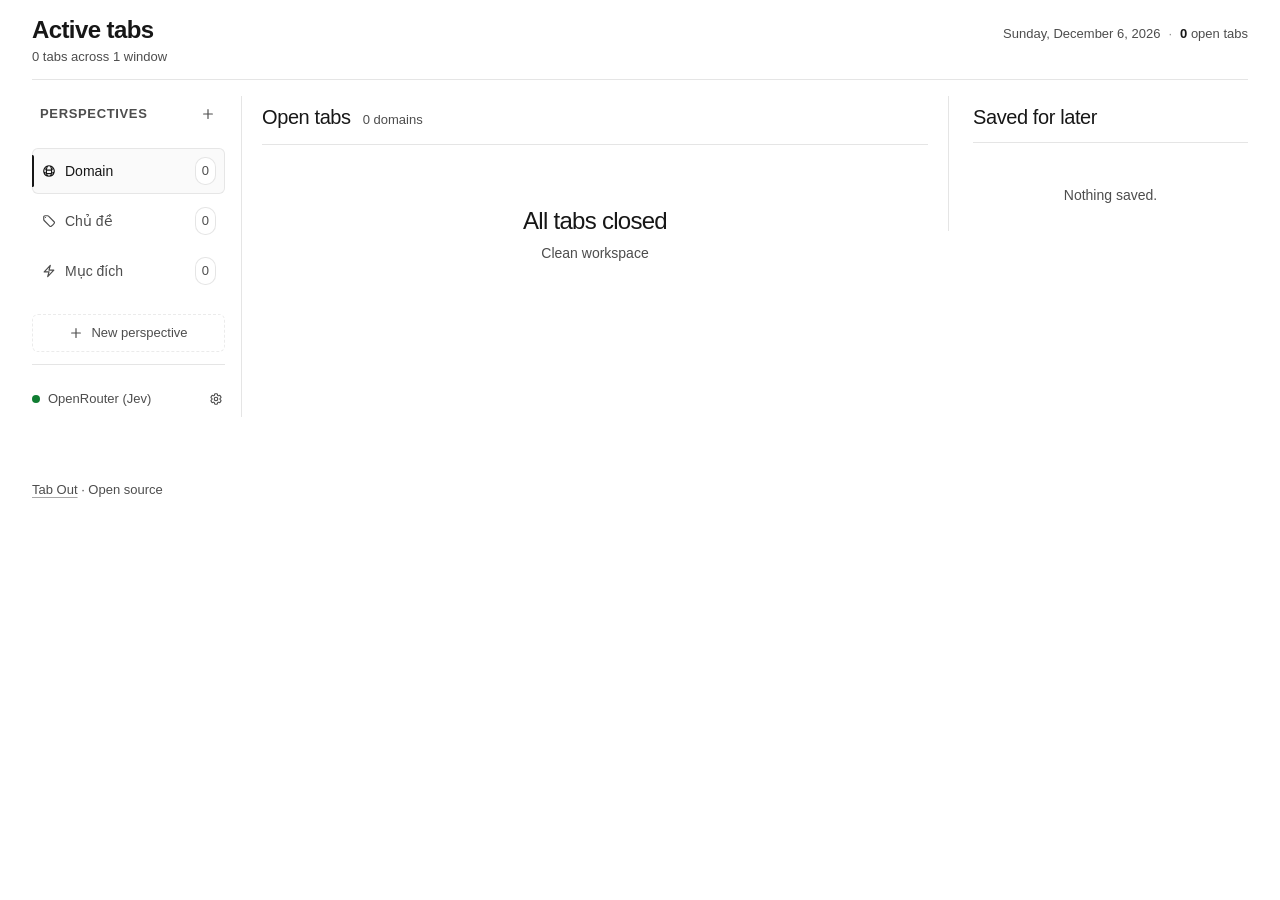
==== commit 9cfbe944: "feat(perspectives): TypeSafe Jev AI engine, partitioned LevelDB cache, and robust background preclas" ====
--- a/extension/index.html
+++ b/extension/index.html
@@ -16,21 +16,20 @@
   <a class="vbg-skip-link" href="#main">Skip to content</a>
 
   <!-- ================================================================
-       VERCEL AUTHORSHIP HEADER
-       ================================================================ -->
-  <header class="vbg-header">
-    <div class="vbg-masthead">
-      <span class="vbg-identity">
-        <span class="vbg-wordmark" role="img" aria-label="Vercel"></span>
-      </span>
-      <div class="vbg-document-meta">
-        <span class="vbg-date" id="dateDisplay"></span>
-        <span class="vbg-meta"><strong id="statTabs">0</strong> open tabs</span>
-      </div>
-    </div>
-
-    <h1 class="vbg-title" id="greeting">Active tabs</h1>
-    <p class="vbg-lede" id="heroSubtitle">Workspace overview across all open windows.</p>
+       TAB OUT COMPACT HEADER
+       ================================================================ -->
+  <header class="tabout-header">
+    <div class="tabout-header-content">
+      <div class="tabout-header-main">
+        <h1 class="tabout-title" id="greeting">Active tabs</h1>
+        <p class="tabout-subtitle" id="heroSubtitle">Workspace overview across all open windows.</p>
+      </div>
+      <div class="tabout-header-meta">
+        <span class="tabout-date" id="dateDisplay"></span>
+        <span class="tabout-meta-sep" aria-hidden="true">&middot;</span>
+        <span class="tabout-meta-tabs"><strong id="statTabs">0</strong> open tabs</span>
+      </div>
+    </div>
   </header>
 
   <!-- ================================================================
@@ -52,10 +51,41 @@
       <button class="tab-cleanup-btn" data-action="close-tabout-dupes">Close extras</button>
     </div>
 
-    <!-- TWO-COLUMN LAYOUT -->
-    <div class="dashboard-columns" id="dashboardColumns">
-
-      <!-- LEFT COLUMN: Open tabs -->
+    <!-- THREE-COLUMN COCKPIT LAYOUT -->
+    <div class="dashboard-columns cockpit-columns" id="dashboardColumns">
+
+      <!-- COLUMN 1: Vertical Tabs (Perspectives Rail) -->
+      <aside class="perspective-rail" id="perspectiveRail">
+        <div class="perspective-header">
+          <span class="perspective-title">Perspectives</span>
+          <button type="button" class="perspective-add-icon-btn" data-action="open-perspective-modal" title="Add new perspective" aria-label="Add new perspective">
+            <svg xmlns="http://www.w3.org/2000/svg" fill="none" viewBox="0 0 24 24" stroke-width="2" stroke="currentColor">
+              <path stroke-linecap="round" stroke-linejoin="round" d="M12 4.5v15m7.5-7.5h-15" />
+            </svg>
+          </button>
+        </div>
+
+        <nav class="perspective-list" id="perspectiveList" aria-label="Perspectives"></nav>
+
+        <button type="button" class="perspective-add-btn" data-action="open-perspective-modal">
+          <svg xmlns="http://www.w3.org/2000/svg" fill="none" viewBox="0 0 24 24" stroke-width="2" stroke="currentColor">
+            <path stroke-linecap="round" stroke-linejoin="round" d="M12 4.5v15m7.5-7.5h-15" />
+          </svg>
+          <span>New perspective</span>
+        </button>
+
+        <div class="perspective-telemetry" id="perspectiveTelemetry">
+          <div class="telemetry-item" id="telemetryAiStatus" title="OpenRouter Jev status">
+            <span class="telemetry-dot ready"></span>
+            <span class="telemetry-label">OpenRouter (Jev)</span>
+            <button type="button" class="telemetry-config-btn" data-action="open-api-key-modal" title="Configure OpenRouter API key" aria-label="Configure OpenRouter API key">
+              <svg xmlns="http://www.w3.org/2000/svg" fill="none" viewBox="0 0 24 24" stroke-width="2" stroke="currentColor"><path stroke-linecap="round" stroke-linejoin="round" d="M9.594 3.94c.09-.542.56-.94 1.11-.94h2.593c.55 0 1.02.398 1.11.94l.213 1.281c.063.374.313.686.645.87.074.04.147.083.22.127.325.196.72.257 1.075.124l1.217-.456a1.125 1.125 0 0 1 1.37.49l1.296 2.247a1.125 1.125 0 0 1-.26 1.431l-1.003.827c-.293.241-.438.613-.43.992a7.723 7.723 0 0 1 0 .255c-.008.378.137.75.43.991l1.004.827c.424.35.534.955.26 1.43l-1.298 2.247a1.125 1.125 0 0 1-1.369.491l-1.217-.456c-.355-.133-.75-.072-1.076.124a6.47 6.47 0 0 1-.22.128c-.331.183-.581.495-.644.869l-.213 1.281c-.09.543-.56.94-1.11.94h-2.594c-.55 0-1.019-.398-1.11-.94l-.213-1.281c-.062-.374-.312-.686-.644-.87a6.52 6.52 0 0 1-.22-.127c-.325-.196-.72-.257-1.076-.124l-1.217.456a1.125 1.125 0 0 1-1.369-.49l-1.297-2.247a1.125 1.125 0 0 1 .26-1.431l1.004-.827c.292-.24.437-.613.43-.991a6.932 6.932 0 0 1 0-.255c.007-.38-.138-.751-.43-.992l-1.004-.827a1.125 1.125 0 0 1-.26-1.43l1.297-2.247a1.125 1.125 0 0 1 1.37-.491l1.216.456c.356.133.751.072 1.076-.124.072-.044.146-.086.22-.128.332-.183.582-.495.644-.869l.214-1.28Z" /><path stroke-linecap="round" stroke-linejoin="round" d="M15 12a3 3 0 1 1-6 0 3 3 0 0 1 6 0Z" /></svg>
+            </button>
+          </div>
+        </div>
+      </aside>
+
+      <!-- COLUMN 2: Open tabs section -->
       <div class="active-section" id="openTabsSection" style="display:none">
         <div class="section-header">
           <div class="section-header-left">
@@ -64,10 +94,17 @@
           </div>
           <div class="section-header-right" id="openTabsHeaderActions"></div>
         </div>
+        
+        <!-- Live AI classification loader -->
+        <div class="perspective-loader" id="perspectiveLoader" style="display:none">
+          <div class="perspective-loader-bar"></div>
+          <span class="perspective-loader-text">AI is classifying open tabs with OpenRouter (~typesafe/jev-latest)...</span>
+        </div>
+
         <div class="missions" id="openTabsMissions"></div>
       </div>
 
-      <!-- RIGHT COLUMN: Saved for Later checklist -->
+      <!-- COLUMN 3: Saved for Later checklist -->
       <div class="deferred-column" id="deferredColumn">
         <div class="section-header">
           <h2 class="section-title">Saved for later</h2>
@@ -104,10 +141,95 @@
   </main>
 
   <!-- ================================================================
+       PERSPECTIVE MODAL (Create / Edit Perspective)
+       ================================================================ -->
+  <div class="perspective-modal-overlay" id="perspectiveModalOverlay" style="display:none">
+    <div class="perspective-modal" role="dialog" aria-modal="true" aria-labelledby="perspectiveModalTitle">
+      <div class="perspective-modal-header">
+        <h3 class="perspective-modal-title" id="perspectiveModalTitle">New Perspective</h3>
+        <button type="button" class="perspective-modal-close" data-action="close-perspective-modal" aria-label="Close modal">
+          <svg xmlns="http://www.w3.org/2000/svg" fill="none" viewBox="0 0 24 24" stroke-width="2" stroke="currentColor"><path stroke-linecap="round" stroke-linejoin="round" d="M6 18 18 6M6 6l12 12" /></svg>
+        </button>
+      </div>
+      <form class="perspective-form" id="perspectiveForm">
+        <input type="hidden" id="perspectiveEditId" value="">
+        <div class="form-group">
+          <label for="perspectiveNameInput" class="form-label">Tên Perspective</label>
+          <input type="text" id="perspectiveNameInput" class="form-input" placeholder="e.g. Dự án, Ưu tiên, Đọc dở" required autocomplete="off">
+        </div>
+        <div class="form-group">
+          <div class="tags-header">
+            <label class="form-label">Danh sách Tags & Hướng dẫn phân loại cho AI</label>
+            <span class="tags-hint">Mỗi tag có tên và mô tả/instruct riêng để OpenRouter Jev phân loại chuẩn xác</span>
+          </div>
+          <div class="tags-container" id="perspectiveTagsContainer">
+            <!-- Dynamic Tag Rows injected by JS -->
+          </div>
+          <button type="button" class="btn-add-tag" id="addTagRowBtn" data-action="add-tag-row">
+            <svg xmlns="http://www.w3.org/2000/svg" fill="none" viewBox="0 0 24 24" stroke-width="2" stroke="currentColor"><path stroke-linecap="round" stroke-linejoin="round" d="M12 4.5v15m7.5-7.5h-15" /></svg>
+            <span>Thêm tag</span>
+          </button>
+        </div>
+        <div class="perspective-modal-actions">
+          <button type="button" class="btn-secondary btn-danger" id="perspectiveDeleteBtn" data-action="delete-perspective" style="display:none">Xóa</button>
+          <div class="action-spacer"></div>
+          <button type="button" class="btn-secondary" data-action="close-perspective-modal">Hủy</button>
+          <button type="submit" class="btn-primary" id="perspectiveSubmitBtn">Lưu & Áp dụng</button>
+        </div>
+      </form>
+    </div>
+  </div>
+
+  <!-- ================================================================
+       API KEY CONFIG MODAL
+       ================================================================ -->
+  <div class="perspective-modal-overlay" id="apiKeyModalOverlay" style="display:none">
+    <div class="perspective-modal" role="dialog" aria-modal="true" aria-labelledby="apiKeyModalTitle">
+      <div class="perspective-modal-header">
+        <h3 class="perspective-modal-title" id="apiKeyModalTitle">OpenRouter AI Settings</h3>
+        <button type="button" class="perspective-modal-close" data-action="close-api-key-modal" aria-label="Close modal">
+          <svg xmlns="http://www.w3.org/2000/svg" fill="none" viewBox="0 0 24 24" stroke-width="2" stroke="currentColor"><path stroke-linecap="round" stroke-linejoin="round" d="M6 18 18 6M6 6l12 12" /></svg>
+        </button>
+      </div>
+      <form class="perspective-form" id="apiKeyForm">
+        <div class="form-group">
+          <label for="apiKeyInput" class="form-label">OpenRouter API Key <span class="form-label-desc">(Optional)</span></label>
+          <input type="password" id="apiKeyInput" class="form-input" placeholder="sk-or-v1-... (leave blank to use smart local rules)" autocomplete="off">
+          <span class="form-help">Uses <code>~typesafe/jev-latest</code> via OpenRouter Decisions API. If empty or offline, local rules are used instantly.</span>
+        </div>
+        <div class="perspective-modal-actions">
+          <button type="button" class="btn-secondary" data-action="close-api-key-modal">Cancel</button>
+          <button type="submit" class="btn-primary">Save Key</button>
+        </div>
+      </form>
+    </div>
+  </div>
+
+  <!-- ================================================================
+       CONFIRMATION DIALOG MODAL (Vercel Style)
+       ================================================================ -->
+  <div class="perspective-modal-overlay confirm-modal-overlay" id="confirmModalOverlay" style="display:none">
+    <div class="perspective-modal confirm-modal" role="alertdialog" aria-modal="true" aria-labelledby="confirmModalTitle" aria-describedby="confirmModalDesc">
+      <div class="perspective-modal-header">
+        <h3 class="perspective-modal-title" id="confirmModalTitle">Xác nhận</h3>
+        <button type="button" class="perspective-modal-close" data-action="close-confirm-modal" aria-label="Close modal">
+          <svg xmlns="http://www.w3.org/2000/svg" fill="none" viewBox="0 0 24 24" stroke-width="2" stroke="currentColor"><path stroke-linecap="round" stroke-linejoin="round" d="M6 18 18 6M6 6l12 12" /></svg>
+        </button>
+      </div>
+      <div class="confirm-modal-body">
+        <p class="confirm-modal-desc" id="confirmModalDesc"></p>
+      </div>
+      <div class="perspective-modal-actions">
+        <button type="button" class="btn-secondary" id="confirmModalCancelBtn" data-action="close-confirm-modal">Hủy</button>
+        <button type="button" class="btn-primary btn-danger" id="confirmModalOkBtn">Xác nhận</button>
+      </div>
+    </div>
+  </div>
+
+  <!-- ================================================================
        VERCEL AUTHORSHIP FOOTER (Canonical Quiet Shell)
        ================================================================ -->
   <footer class="vbg-footer">
-    <span class="vbg-logo" role="img" aria-label="Vercel"></span>
     <span><a href="https://github.com/zarazhangrui/tab-out" target="_blank" rel="noopener">Tab Out</a> &middot; Open source</span>
   </footer>
 
@@ -119,6 +241,7 @@
     <path stroke-linecap="round" stroke-linejoin="round" d="M9 12.75 11.25 15 15 9.75M21 12a9 9 0 1 1-18 0 9 9 0 0 1 18 0Z" />
   </svg>
   <span id="toastText"></span>
+  <button type="button" class="toast-action-btn" id="toastUndoBtn" style="display:none" aria-label="Undo action">Undo</button>
 </div>
 
 <!-- Personal config (optional) -->
--- a/extension/style.css
+++ b/extension/style.css
@@ -1,21 +1,94 @@
 /* ============================================================
    Tab Out — Page-Owned Custom Styles
    Adhering strictly to DESIGN.md (vercel-brand-guidelines).
-   Uses ONLY public tokens. Zero overrides on foundation .vbg-* selectors.
-   Zero routine shell borders. Zero sound or spectacle.
+   Uses ONLY public tokens. Zero routine shell borders.
    ============================================================ */
+
+/* ---- App Shell & Wide Cockpit Viewport ---- */
+:where(.vbg-report) .vbg-shell,
+.vbg-report .vbg-shell {
+  width: 100%;
+  max-width: 1720px;
+  margin-inline: auto;
+  padding-inline: clamp(16px, 2.5vw, 36px);
+  padding-block-start: var(--vbg-space-4);
+  padding-block-end: var(--vbg-space-8);
+}
+
+/* ---- Compact Tabout Header ---- */
+.tabout-header {
+  padding-bottom: var(--vbg-space-3);
+  margin-bottom: var(--vbg-space-4);
+  border-bottom: 1px solid var(--vbg-border-subtle);
+}
+
+.tabout-header-content {
+  display: flex;
+  align-items: baseline;
+  justify-content: space-between;
+  flex-wrap: wrap;
+  gap: var(--vbg-space-2) var(--vbg-space-4);
+}
+
+.tabout-header-main {
+  display: flex;
+  flex-direction: column;
+  gap: 2px;
+}
+
+.tabout-title {
+  font-size: 1.5rem;
+  font-weight: var(--vbg-weight-semibold);
+  line-height: 1.2;
+  letter-spacing: -0.025em;
+  color: var(--vbg-text-primary);
+  margin: 0;
+}
+
+.tabout-subtitle {
+  font-size: var(--vbg-type-metadata);
+  line-height: var(--vbg-leading-compact);
+  color: var(--vbg-text-secondary);
+  margin: 0;
+}
+
+.tabout-header-meta {
+  display: flex;
+  align-items: baseline;
+  gap: var(--vbg-space-2);
+  font-size: var(--vbg-type-metadata);
+  color: var(--vbg-text-secondary);
+  font-variant-numeric: tabular-nums;
+  white-space: nowrap;
+}
+
+.tabout-meta-sep {
+  color: var(--vbg-border-strong);
+}
+
+.tabout-meta-tabs strong {
+  font-weight: var(--vbg-weight-semibold);
+  color: var(--vbg-text-primary);
+}
 
 /* ---- Tab cleanup banner (Vercel callout surface) ---- */
 .tab-cleanup-banner {
   background: var(--vbg-surface-secondary);
   border: 1px solid var(--vbg-border-default);
   border-radius: var(--vbg-radius);
-  padding: var(--vbg-space-3) var(--vbg-space-4);
+  padding: var(--vbg-space-2) var(--vbg-space-3);
   display: flex;
   align-items: center;
   justify-content: space-between;
-  gap: var(--vbg-space-4);
-  margin-bottom: var(--vbg-space-6);
+  gap: var(--vbg-space-3);
+  margin-bottom: var(--vbg-space-3);
+  transition: opacity 0.2s cubic-bezier(0.16, 1, 0.3, 1), transform 0.2s cubic-bezier(0.16, 1, 0.3, 1);
+}
+
+.tab-cleanup-banner.removing {
+  opacity: 0;
+  transform: translateY(-6px);
+  pointer-events: none;
 }
 
 .tab-cleanup-left {
@@ -132,7 +205,7 @@
   display: flex;
   flex-direction: column;
   gap: var(--vbg-space-2);
-  transition: border-color 0.15s ease, opacity 0.2s ease, transform 0.2s ease;
+  transition: border-color 0.15s ease, opacity 0.2s cubic-bezier(0.16, 1, 0.3, 1), transform 0.2s cubic-bezier(0.16, 1, 0.3, 1);
   position: relative;
 }
 
@@ -206,9 +279,9 @@
 /* ---- Tab row (individual open tabs inside domain card) ---- */
 .page-chip {
   font-size: var(--vbg-type-compact);
-  color: var(--vbg-text-primary);
+  color: var(--vbg-text-secondary);
   background: transparent;
-  padding: var(--vbg-space-2) var(--vbg-space-1);
+  padding: var(--vbg-space-2) var(--vbg-space-2);
   border-radius: var(--vbg-radius-small);
   border: none;
   border-bottom: 1px solid var(--vbg-border-subtle);
@@ -217,7 +290,13 @@
   align-items: center;
   gap: var(--vbg-space-2);
   line-height: var(--vbg-leading-compact);
-  transition: background-color 0.12s ease;
+  transition: background 0.15s ease, color 0.15s ease, box-shadow 0.15s ease, opacity 0.15s cubic-bezier(0.16, 1, 0.3, 1), transform 0.15s cubic-bezier(0.16, 1, 0.3, 1);
+}
+
+.page-chip.removing {
+  opacity: 0;
+  transform: scale(0.96);
+  pointer-events: none;
 }
 
 .page-chip:last-child {
@@ -226,6 +305,26 @@
 
 .page-chip:hover {
   background: var(--vbg-surface-secondary);
+  box-shadow: inset 2px 0 0 0 var(--vbg-text-primary), inset 0 0 0 1px var(--vbg-border-default);
+}
+
+.page-chip:hover .chip-text {
+  color: var(--vbg-text-primary);
+  font-weight: var(--vbg-weight-medium);
+}
+
+.page-chip:hover .chip-favicon {
+  filter: brightness(1.2);
+  transform: scale(1.05);
+}
+
+.page-chip .chip-action {
+  opacity: 0.55;
+  transition: opacity 0.15s ease, color 0.15s ease, background-color 0.15s ease;
+}
+
+.page-chip:hover .chip-action {
+  opacity: 1;
 }
 
 /* Primary tab focus button (semantic peer to actions) */
@@ -361,6 +460,21 @@
   outline-offset: 1px;
 }
 
+@keyframes taboutChipReveal {
+  from {
+    opacity: 0;
+    transform: translateY(-4px);
+  }
+  to {
+    opacity: 1;
+    transform: translateY(0);
+  }
+}
+
+.page-chips-overflow.expanded > .page-chip {
+  animation: taboutChipReveal 0.15s cubic-bezier(0.16, 1, 0.3, 1) backwards;
+}
+
 /* ---- Card Actions row ---- */
 .actions {
   display: flex;
@@ -380,11 +494,17 @@
   background: var(--vbg-surface-secondary);
   color: var(--vbg-text-primary);
   cursor: pointer;
-  transition: background-color 0.15s ease, border-color 0.15s ease, color 0.15s ease;
+  transition: background-color 0.15s ease, border-color 0.15s ease, color 0.15s ease, opacity 0.15s cubic-bezier(0.16, 1, 0.3, 1), transform 0.15s cubic-bezier(0.16, 1, 0.3, 1);
   display: inline-flex;
   align-items: center;
   gap: var(--vbg-space-1);
   white-space: nowrap;
+}
+
+.action-btn.removing {
+  opacity: 0;
+  transform: scale(0.95);
+  pointer-events: none;
 }
 
 .action-btn:hover {
@@ -413,7 +533,7 @@
   font-size: var(--vbg-type-metadata);
 }
 
-/* ---- Saved For Later checklist column ---- */
+/* ---- Cockpit Columns Layout ---- */
 .dashboard-columns {
   display: grid;
   grid-template-columns: minmax(0, 1fr) 320px;
@@ -421,23 +541,331 @@
   align-items: start;
 }
 
+.cockpit-columns {
+  grid-template-columns: 210px minmax(0, 1fr) 300px;
+  gap: var(--vbg-space-5);
+}
+
 .dashboard-columns .active-section {
   min-width: 0;
 }
 
+/* ---- Column 1: Vertical Tabs (Perspective Rail) ---- */
+.perspective-rail {
+  position: sticky;
+  top: var(--vbg-space-4);
+  display: flex;
+  flex-direction: column;
+  gap: var(--vbg-space-3);
+  padding-right: var(--vbg-space-4);
+  border-right: 1px solid var(--vbg-border-subtle);
+  max-height: calc(100vh - 48px);
+  overflow-y: auto;
+}
+
+.perspective-header {
+  display: flex;
+  align-items: center;
+  justify-content: space-between;
+  padding: 0 var(--vbg-space-2);
+  margin-bottom: var(--vbg-space-1);
+}
+
+.perspective-title {
+  font-size: var(--vbg-type-metadata);
+  font-weight: var(--vbg-weight-semibold);
+  letter-spacing: 0.05em;
+  text-transform: uppercase;
+  color: var(--vbg-text-secondary);
+}
+
+.perspective-add-icon-btn {
+  background: none;
+  border: none;
+  color: var(--vbg-text-secondary);
+  cursor: pointer;
+  padding: 2px;
+  border-radius: var(--vbg-radius-small);
+  display: flex;
+  align-items: center;
+  justify-content: center;
+  transition: color 0.15s ease, background-color 0.15s ease;
+}
+
+.perspective-add-icon-btn svg {
+  width: 14px;
+  height: 14px;
+}
+
+.perspective-add-icon-btn:hover {
+  color: var(--vbg-text-primary);
+  background: var(--vbg-surface-secondary);
+}
+
+.perspective-list {
+  display: flex;
+  flex-direction: column;
+  gap: var(--vbg-space-1);
+}
+
+.perspective-tab {
+  width: 100%;
+  background: transparent;
+  border: 1px solid transparent;
+  border-radius: var(--vbg-radius-small);
+  padding: var(--vbg-space-2) var(--vbg-space-2);
+  display: flex;
+  align-items: center;
+  gap: var(--vbg-space-2);
+  cursor: pointer;
+  font-size: var(--vbg-type-compact);
+  color: var(--vbg-text-secondary);
+  text-align: left;
+  transition: background-color 0.12s ease, color 0.12s ease, border-color 0.12s ease;
+  position: relative;
+}
+
+.perspective-tab:hover {
+  background: var(--vbg-surface-secondary);
+  color: var(--vbg-text-primary);
+}
+
+.perspective-tab.active {
+  background: var(--vbg-surface-secondary);
+  color: var(--vbg-text-primary);
+  font-weight: var(--vbg-weight-medium);
+  border-color: var(--vbg-border-default);
+}
+
+.perspective-tab.active::before {
+  content: '';
+  position: absolute;
+  left: -2px;
+  top: 6px;
+  bottom: 6px;
+  width: 3px;
+  border-radius: 2px;
+  background: var(--vbg-text-primary);
+}
+
+.perspective-tab-icon {
+  width: 16px;
+  height: 16px;
+  flex-shrink: 0;
+  display: flex;
+  align-items: center;
+  justify-content: center;
+}
+
+.perspective-tab-icon svg {
+  width: 14px;
+  height: 14px;
+}
+
+.perspective-tab-name {
+  flex: 1;
+  min-width: 0;
+  overflow: hidden;
+  text-overflow: ellipsis;
+  white-space: nowrap;
+}
+
+.perspective-tab-count {
+  font-size: var(--vbg-type-metadata);
+  font-variant-numeric: tabular-nums;
+  color: var(--vbg-text-secondary);
+  padding: 1px 6px;
+  border-radius: 10px;
+  background: var(--vbg-surface-primary);
+  border: 1px solid var(--vbg-border-subtle);
+}
+
+.perspective-tab-edit-btn {
+  background: none;
+  border: none;
+  color: var(--vbg-text-secondary);
+  cursor: pointer;
+  padding: 2px;
+  border-radius: var(--vbg-radius-small);
+  display: none;
+  align-items: center;
+  justify-content: center;
+  transition: color 0.15s ease, background-color 0.15s ease;
+}
+
+.perspective-tab.active .perspective-tab-edit-btn {
+  display: flex;
+}
+
+.perspective-tab-edit-btn svg {
+  width: 12px;
+  height: 12px;
+}
+
+.perspective-tab-edit-btn:hover {
+  color: var(--vbg-text-primary);
+}
+
+.perspective-add-btn {
+  width: 100%;
+  background: transparent;
+  border: 1px dashed var(--vbg-border-default);
+  border-radius: var(--vbg-radius-small);
+  padding: var(--vbg-space-2);
+  display: flex;
+  align-items: center;
+  justify-content: center;
+  gap: var(--vbg-space-2);
+  cursor: pointer;
+  font-size: var(--vbg-type-label);
+  color: var(--vbg-text-secondary);
+  transition: color 0.15s ease, border-color 0.15s ease, background-color 0.15s ease;
+  margin-top: var(--vbg-space-2);
+}
+
+.perspective-add-btn svg {
+  width: 14px;
+  height: 14px;
+}
+
+.perspective-add-btn:hover {
+  color: var(--vbg-text-primary);
+  border-color: var(--vbg-border-strong);
+  background: var(--vbg-surface-secondary);
+}
+
+/* Perspective telemetry footer */
+.perspective-telemetry {
+  margin-top: auto;
+  padding-top: var(--vbg-space-4);
+  border-top: 1px solid var(--vbg-border-subtle);
+  display: flex;
+  flex-direction: column;
+  gap: var(--vbg-space-2);
+}
+
+.telemetry-item {
+  display: flex;
+  align-items: center;
+  gap: var(--vbg-space-2);
+  font-size: var(--vbg-type-metadata);
+  color: var(--vbg-text-secondary);
+}
+
+.telemetry-dot {
+  width: 8px;
+  height: 8px;
+  border-radius: 50%;
+  background: var(--vbg-color-success);
+  flex-shrink: 0;
+}
+
+.telemetry-dot.busy {
+  background: var(--vbg-color-warning);
+  animation: telemetryPulse 1s infinite alternate;
+}
+
+@keyframes telemetryPulse {
+  from { opacity: 0.4; transform: scale(0.85); }
+  to { opacity: 1; transform: scale(1.15); }
+}
+
+.telemetry-label {
+  flex: 1;
+  min-width: 0;
+}
+
+.telemetry-config-btn {
+  background: none;
+  border: none;
+  color: var(--vbg-text-secondary);
+  cursor: pointer;
+  padding: 2px;
+  display: flex;
+  align-items: center;
+  justify-content: center;
+  border-radius: var(--vbg-radius-small);
+  transition: color 0.15s ease;
+}
+
+.telemetry-config-btn svg {
+  width: 14px;
+  height: 14px;
+}
+
+.telemetry-config-btn:hover {
+  color: var(--vbg-text-primary);
+}
+
+/* Live AI Classification Loader */
+.perspective-loader {
+  background: var(--vbg-surface-secondary);
+  border: 1px solid var(--vbg-border-default);
+  border-radius: var(--vbg-radius-small);
+  padding: var(--vbg-space-2) var(--vbg-space-3);
+  margin-bottom: var(--vbg-space-4);
+  display: flex;
+  align-items: center;
+  gap: var(--vbg-space-3);
+}
+
+.perspective-loader-bar {
+  width: 16px;
+  height: 16px;
+  border: 2px solid var(--vbg-border-default);
+  border-top-color: var(--vbg-text-primary);
+  border-radius: 50%;
+  animation: taboutSpin 0.7s linear infinite;
+  flex-shrink: 0;
+}
+
+@keyframes taboutSpin {
+  to { transform: rotate(360deg); }
+}
+
+.perspective-loader-text {
+  font-size: var(--vbg-type-metadata);
+  color: var(--vbg-text-secondary);
+}
+
 .deferred-column {
   position: sticky;
-  top: var(--vbg-space-6);
-  max-height: calc(100vh - 64px);
+  top: var(--vbg-space-4);
+  max-height: calc(100vh - 48px);
   overflow-y: auto;
+  overflow-x: hidden;
   border-left: 1px solid var(--vbg-border-subtle);
-  padding-left: var(--vbg-space-8);
-}
-
-@media (max-width: 800px) {
-  .dashboard-columns {
+  padding-left: var(--vbg-space-6);
+}
+
+@media (max-width: 1080px) {
+  .cockpit-columns {
+    grid-template-columns: 180px minmax(0, 1fr) 260px;
+    gap: var(--vbg-space-4);
+  }
+}
+
+@media (max-width: 860px) {
+  .cockpit-columns {
     grid-template-columns: 1fr;
     gap: var(--vbg-space-6);
+  }
+  .perspective-rail {
+    position: static;
+    border-right: none;
+    border-bottom: 1px solid var(--vbg-border-subtle);
+    padding-right: 0;
+    padding-bottom: var(--vbg-space-4);
+    max-height: none;
+  }
+  .perspective-list {
+    flex-direction: row;
+    overflow-x: auto;
+    padding-bottom: var(--vbg-space-1);
+  }
+  .perspective-tab {
+    width: auto;
+    white-space: nowrap;
   }
   .deferred-column {
     position: static;
@@ -456,6 +884,7 @@
   gap: var(--vbg-space-2);
   padding: var(--vbg-space-2) 0;
   border-bottom: 1px solid var(--vbg-border-subtle);
+  transition: opacity 0.16s cubic-bezier(0.16, 1, 0.3, 1), transform 0.16s cubic-bezier(0.16, 1, 0.3, 1);
 }
 
 .deferred-item:last-child {
@@ -474,7 +903,7 @@
   cursor: pointer;
   flex-shrink: 0;
   margin-top: 2px;
-  transition: all 0.15s ease;
+  transition: border-color 0.15s ease, background-color 0.15s ease;
   position: relative;
 }
 
@@ -490,6 +919,17 @@
 .deferred-checkbox:checked {
   background: var(--vbg-surface-contrast);
   border-color: var(--vbg-surface-contrast);
+}
+
+@keyframes taboutCheckmark {
+  from {
+    opacity: 0;
+    transform: rotate(45deg) scale(0.6);
+  }
+  to {
+    opacity: 1;
+    transform: rotate(45deg) scale(1);
+  }
 }
 
 .deferred-checkbox:checked::after {
@@ -502,6 +942,7 @@
   border: solid var(--vbg-text-on-contrast);
   border-width: 0 2px 2px 0;
   transform: rotate(45deg);
+  animation: taboutCheckmark 0.12s cubic-bezier(0.16, 1, 0.3, 1);
 }
 
 .deferred-info {
@@ -539,6 +980,10 @@
   font-variant-numeric: tabular-nums;
 }
 
+.deferred-item.checked {
+  pointer-events: none;
+}
+
 .deferred-item.checked .deferred-title {
   text-decoration: line-through;
   color: var(--vbg-text-secondary);
@@ -576,7 +1021,7 @@
 .deferred-item.removing {
   opacity: 0;
   transform: translateX(12px);
-  transition: opacity 0.2s ease, transform 0.2s ease;
+  pointer-events: none;
 }
 
 .deferred-empty {
@@ -642,6 +1087,22 @@
 
 .archive-body {
   padding-top: var(--vbg-space-3);
+  animation: taboutArchiveReveal 0.16s cubic-bezier(0.16, 1, 0.3, 1);
+}
+
+.archive-body.collapsed {
+  display: none;
+}
+
+@keyframes taboutArchiveReveal {
+  from {
+    opacity: 0;
+    transform: translateY(-4px);
+  }
+  to {
+    opacity: 1;
+    transform: translateY(0);
+  }
 }
 
 .archive-search-wrap {
@@ -833,7 +1294,7 @@
   position: fixed;
   bottom: var(--vbg-space-6);
   left: 50%;
-  transform: translateX(-50%) translateY(40px);
+  transform: translateX(-50%) translateY(16px);
   background: var(--vbg-surface-contrast);
   color: var(--vbg-text-on-contrast);
   border: 1px solid var(--vbg-border-on-contrast);
@@ -843,7 +1304,7 @@
   border-radius: var(--vbg-radius);
   z-index: 9999;
   opacity: 0;
-  transition: opacity 0.2s ease, transform 0.2s ease;
+  transition: opacity 0.2s cubic-bezier(0.16, 1, 0.3, 1), transform 0.2s cubic-bezier(0.16, 1, 0.3, 1);
   pointer-events: none;
   display: flex;
   align-items: center;
@@ -853,21 +1314,511 @@
 .toast.visible {
   opacity: 1;
   transform: translateX(-50%) translateY(0);
+  pointer-events: auto;
 }
 
 .toast svg {
   width: 16px;
   height: 16px;
   color: var(--vbg-color-success);
-}
-
-/* Respect Reduced Motion */
+  flex-shrink: 0;
+}
+
+.toast-action-btn {
+  background: rgba(255, 255, 255, 0.16);
+  border: 1px solid rgba(255, 255, 255, 0.28);
+  color: #ffffff;
+  border-radius: var(--vbg-radius-small);
+  padding: 2px 10px;
+  font-size: var(--vbg-type-metadata);
+  font-weight: var(--vbg-weight-semibold);
+  cursor: pointer;
+  margin-left: var(--vbg-space-2);
+  transition: background-color 0.15s ease, border-color 0.15s ease, transform 0.1s ease;
+  line-height: 1.4;
+  white-space: nowrap;
+}
+
+.toast-action-btn:hover {
+  background: rgba(255, 255, 255, 0.28);
+  border-color: rgba(255, 255, 255, 0.45);
+}
+
+.toast-action-btn:active {
+  transform: scale(0.96);
+}
+
+/* ---- Perspective Modal Overlay & Dialog ---- */
+.perspective-modal-overlay {
+  position: fixed;
+  inset: 0;
+  background: rgba(0, 0, 0, 0.65);
+  backdrop-filter: blur(4px);
+  z-index: 10000;
+  display: flex;
+  align-items: center;
+  justify-content: center;
+  padding: var(--vbg-space-4);
+  animation: taboutFadeIn 0.15s cubic-bezier(0.16, 1, 0.3, 1);
+}
+
+@keyframes taboutFadeIn {
+  from { opacity: 0; }
+  to { opacity: 1; }
+}
+
+.perspective-modal {
+  background: var(--vbg-surface-primary);
+  border: 1px solid var(--vbg-border-default);
+  border-radius: var(--vbg-radius);
+  width: 100%;
+  max-width: 580px;
+  padding: var(--vbg-space-5);
+  box-shadow: 0 16px 36px rgba(0, 0, 0, 0.4);
+  animation: taboutScaleUp 0.18s cubic-bezier(0.16, 1, 0.3, 1);
+}
+
+@keyframes taboutScaleUp {
+  from { opacity: 0; transform: scale(0.96); }
+  to { opacity: 1; transform: scale(1); }
+}
+
+.perspective-modal-header {
+  display: flex;
+  align-items: center;
+  justify-content: space-between;
+  margin-bottom: var(--vbg-space-4);
+  padding-bottom: var(--vbg-space-3);
+  border-bottom: 1px solid var(--vbg-border-subtle);
+}
+
+.perspective-modal-title {
+  margin: 0;
+  font-size: var(--vbg-type-subsection);
+  font-weight: var(--vbg-weight-semibold);
+  letter-spacing: -0.02em;
+  color: var(--vbg-text-primary);
+}
+
+.perspective-modal-close {
+  background: none;
+  border: none;
+  color: var(--vbg-text-secondary);
+  cursor: pointer;
+  padding: 4px;
+  border-radius: var(--vbg-radius-small);
+  display: flex;
+  align-items: center;
+  justify-content: center;
+  transition: color 0.15s ease, background-color 0.15s ease;
+}
+
+.perspective-modal-close svg {
+  width: 16px;
+  height: 16px;
+}
+
+.perspective-modal-close:hover {
+  color: var(--vbg-text-primary);
+  background: var(--vbg-surface-secondary);
+}
+
+.perspective-form {
+  display: flex;
+  flex-direction: column;
+  gap: var(--vbg-space-4);
+}
+
+.form-group {
+  display: flex;
+  flex-direction: column;
+  gap: var(--vbg-space-1);
+}
+
+.form-label {
+  font-size: var(--vbg-type-label);
+  font-weight: var(--vbg-weight-medium);
+  color: var(--vbg-text-primary);
+}
+
+.form-label-desc {
+  font-weight: var(--vbg-weight-regular);
+  color: var(--vbg-text-secondary);
+}
+
+.form-help {
+  font-size: var(--vbg-type-metadata);
+  color: var(--vbg-text-secondary);
+  margin-top: 2px;
+}
+
+.form-input {
+  width: 100%;
+  height: var(--vbg-space-8);
+  background: var(--vbg-surface-secondary);
+  border: 1px solid var(--vbg-border-default);
+  border-radius: var(--vbg-radius-small);
+  padding: 0 var(--vbg-space-3);
+  font-size: var(--vbg-type-compact);
+  color: var(--vbg-text-primary);
+  outline: none;
+  transition: border-color 0.15s ease, background-color 0.15s ease;
+  font-family: inherit;
+}
+
+.form-input:focus-visible {
+  border-color: var(--vbg-border-strong);
+  background: var(--vbg-surface-primary);
+  outline: 2px solid var(--vbg-focus);
+  outline-offset: 1px;
+}
+
+/* ---- Dynamic Tags List in Modal ---- */
+.tags-header {
+  display: flex;
+  flex-direction: column;
+  gap: 2px;
+  margin-bottom: var(--vbg-space-2);
+}
+
+.tags-hint {
+  font-size: var(--vbg-type-metadata);
+  color: var(--vbg-text-secondary);
+  line-height: 1.3;
+}
+
+.tags-container {
+  display: flex;
+  flex-direction: column;
+  gap: var(--vbg-space-2);
+  max-height: 270px;
+  overflow-y: auto;
+  padding-right: 4px;
+  margin-bottom: var(--vbg-space-2);
+}
+
+.tags-container::-webkit-scrollbar {
+  width: 5px;
+}
+
+.tags-container::-webkit-scrollbar-thumb {
+  background: var(--vbg-border-default);
+  border-radius: 4px;
+}
+
+.tag-row {
+  display: flex;
+  align-items: center;
+  gap: var(--vbg-space-2);
+}
+
+.tag-row-inputs {
+  display: flex;
+  gap: var(--vbg-space-2);
+  flex: 1;
+  min-width: 0;
+}
+
+.tag-field-name {
+  flex: 0 0 165px;
+  min-width: 0;
+}
+
+.tag-field-desc {
+  flex: 1;
+  min-width: 0;
+}
+
+@media (max-width: 520px) {
+  .tag-row-inputs {
+    flex-direction: column;
+    gap: var(--vbg-space-1);
+  }
+  .tag-field-name {
+    flex: 1 1 auto;
+    width: 100%;
+  }
+}
+
+.tag-row-del-btn {
+  display: inline-flex;
+  align-items: center;
+  justify-content: center;
+  width: 32px;
+  height: 32px;
+  background: transparent;
+  border: 1px solid transparent;
+  border-radius: var(--vbg-radius-small);
+  color: var(--vbg-text-secondary);
+  cursor: pointer;
+  flex-shrink: 0;
+  transition: color 0.15s ease, background-color 0.15s ease, border-color 0.15s ease;
+}
+
+.tag-row-del-btn:hover {
+  color: var(--vbg-color-error);
+  background: var(--vbg-surface-secondary);
+  border-color: var(--vbg-border-subtle);
+}
+
+.tag-row-del-btn svg {
+  width: 14px;
+  height: 14px;
+}
+
+.btn-add-tag {
+  display: inline-flex;
+  align-items: center;
+  gap: var(--vbg-space-2);
+  font-size: var(--vbg-type-label);
+  font-weight: var(--vbg-weight-medium);
+  padding: var(--vbg-space-2) var(--vbg-space-3);
+  border-radius: var(--vbg-radius-small);
+  border: 1px dashed var(--vbg-border-default);
+  background: transparent;
+  color: var(--vbg-text-primary);
+  cursor: pointer;
+  transition: background-color 0.15s ease, border-color 0.15s ease;
+  align-self: flex-start;
+}
+
+.btn-add-tag:hover {
+  background: var(--vbg-surface-secondary);
+  border-color: var(--vbg-border-strong);
+}
+
+.btn-add-tag svg {
+  width: 14px;
+  height: 14px;
+}
+
+.btn-secondary.btn-danger:hover {
+  color: var(--vbg-color-error);
+  border-color: var(--vbg-color-error);
+}
+
+/* Primary danger button */
+.btn-primary.btn-danger {
+  background: var(--vbg-color-error);
+  color: #ffffff;
+  border-color: var(--vbg-color-error);
+}
+
+.btn-primary.btn-danger:hover {
+  filter: brightness(1.12);
+  border-color: var(--vbg-color-error);
+}
+
+/* ---- Confirmation Dialog Modal ---- */
+.confirm-modal-overlay {
+  z-index: 10100;
+}
+
+.confirm-modal {
+  max-width: 440px;
+  background: var(--vbg-surface-primary);
+  border: 1px solid var(--vbg-border-default);
+  box-shadow: 0 20px 48px rgba(0, 0, 0, 0.55);
+}
+
+.confirm-modal-body {
+  margin-bottom: var(--vbg-space-5);
+}
+
+.confirm-modal-desc {
+  font-size: var(--vbg-type-body);
+  line-height: var(--vbg-leading-body);
+  color: var(--vbg-text-secondary);
+  margin: 0;
+}
+
+.confirm-inline-label {
+  font-size: 11px;
+  font-weight: var(--vbg-weight-semibold);
+  line-height: 1;
+}
+
+/* ---- Danger State & Inline 2-Step Confirmation (.confirming) ---- */
+button.action-btn.confirming {
+  background: var(--vbg-color-error);
+  border-color: var(--vbg-color-error);
+  color: #ffffff;
+  font-weight: var(--vbg-weight-medium);
+  animation: taboutConfirmPulse 1.6s infinite ease-in-out;
+  box-shadow: 0 0 0 2px rgba(229, 72, 77, 0.35);
+}
+
+button.action-btn.confirming:hover {
+  background: var(--vbg-color-error);
+  border-color: var(--vbg-color-error);
+  color: #ffffff;
+  filter: brightness(1.1);
+}
+
+button.action-btn.confirming svg {
+  stroke: #ffffff;
+}
+
+button.archive-action-btn.confirming {
+  background: var(--vbg-color-error);
+  border-color: var(--vbg-color-error);
+  color: #ffffff;
+  border-radius: var(--vbg-radius-small);
+  padding: 2px 6px;
+  animation: taboutConfirmPulse 1.6s infinite ease-in-out;
+  box-shadow: 0 0 0 2px rgba(229, 72, 77, 0.35);
+}
+
+button.archive-action-btn.confirming svg {
+  stroke: #ffffff;
+}
+
+button.deferred-dismiss.confirming {
+  background: var(--vbg-color-error);
+  border-color: var(--vbg-color-error);
+  color: #ffffff;
+  border-radius: var(--vbg-radius-small);
+  padding: 2px 6px;
+  font-size: 10px;
+  animation: taboutConfirmPulse 1.6s infinite ease-in-out;
+  box-shadow: 0 0 0 2px rgba(229, 72, 77, 0.35);
+}
+
+@keyframes taboutConfirmPulse {
+  0% { transform: scale(1); }
+  50% { transform: scale(1.02); }
+  100% { transform: scale(1); }
+}
+
+/* Section header customize button */
+.perspective-edit-header-btn {
+  display: inline-flex;
+  align-items: center;
+  gap: var(--vbg-space-1);
+  font-size: var(--vbg-type-metadata);
+  color: var(--vbg-text-secondary);
+  background: transparent;
+  border: 1px solid var(--vbg-border-subtle);
+  border-radius: var(--vbg-radius-small);
+  padding: 3px 8px;
+  cursor: pointer;
+  transition: color 0.15s ease, border-color 0.15s ease, background-color 0.15s ease;
+  margin-left: var(--vbg-space-2);
+}
+
+.perspective-edit-header-btn:hover {
+  color: var(--vbg-text-primary);
+  border-color: var(--vbg-border-default);
+  background: var(--vbg-surface-secondary);
+}
+
+.perspective-edit-header-btn svg {
+  width: 12px;
+  height: 12px;
+}
+
+.perspective-modal-actions {
+  display: flex;
+  align-items: center;
+  gap: var(--vbg-space-2);
+  margin-top: var(--vbg-space-2);
+  padding-top: var(--vbg-space-3);
+  border-top: 1px solid var(--vbg-border-subtle);
+}
+
+.action-spacer {
+  flex: 1;
+}
+
+.btn-primary {
+  height: var(--vbg-space-8);
+  padding: 0 var(--vbg-space-4);
+  background: var(--vbg-surface-contrast);
+  color: var(--vbg-text-on-contrast);
+  border: 1px solid var(--vbg-border-on-contrast);
+  border-radius: var(--vbg-radius-small);
+  font-size: var(--vbg-type-label);
+  font-weight: var(--vbg-weight-medium);
+  cursor: pointer;
+  transition: opacity 0.15s ease;
+  white-space: nowrap;
+}
+
+.btn-primary:hover {
+  opacity: 0.88;
+}
+
+.btn-primary:focus-visible {
+  outline: 2px solid var(--vbg-focus);
+  outline-offset: 2px;
+}
+
+.btn-secondary {
+  height: var(--vbg-space-8);
+  padding: 0 var(--vbg-space-3);
+  background: var(--vbg-surface-secondary);
+  color: var(--vbg-text-primary);
+  border: 1px solid var(--vbg-border-default);
+  border-radius: var(--vbg-radius-small);
+  font-size: var(--vbg-type-label);
+  font-weight: var(--vbg-weight-medium);
+  cursor: pointer;
+  transition: background-color 0.15s ease, border-color 0.15s ease, color 0.15s ease;
+  white-space: nowrap;
+}
+
+.btn-secondary:hover {
+  background: var(--vbg-surface-primary);
+  border-color: var(--vbg-border-strong);
+}
+
+.btn-secondary:focus-visible {
+  outline: 2px solid var(--vbg-focus);
+  outline-offset: 2px;
+}
+
+#perspectiveDeleteBtn:hover {
+  color: var(--vbg-color-error);
+  border-color: var(--vbg-color-error);
+}
+
+/* Respect Reduced Motion — preserves intentional feedback while eliminating spatial movement */
 @media (prefers-reduced-motion: reduce) {
   *,
   *::before,
   *::after {
     animation-duration: 0.01ms !important;
     animation-iteration-count: 1 !important;
-    transition-duration: 0.01ms !important;
+    scroll-behavior: auto !important;
   }
-}
+
+  .tab-cleanup-banner.removing,
+  .mission-card.closing,
+  .page-chip.removing,
+  .action-btn.removing,
+  .deferred-item.removing,
+  .archive-body,
+  .page-chips-overflow.expanded > .page-chip {
+    transform: none !important;
+  }
+
+  .toast,
+  .toast.visible {
+    transform: translateX(-50%) translateY(0) !important;
+  }
+
+  .archive-chevron {
+    transition: none !important;
+  }
+
+  .mission-card,
+  .page-chip,
+  .deferred-item,
+  .tab-cleanup-banner,
+  .toast,
+  .action-btn,
+  .deferred-checkbox {
+    transition-property: opacity, background-color, border-color, color !important;
+    transition-duration: 0.1s !important;
+  }
+}
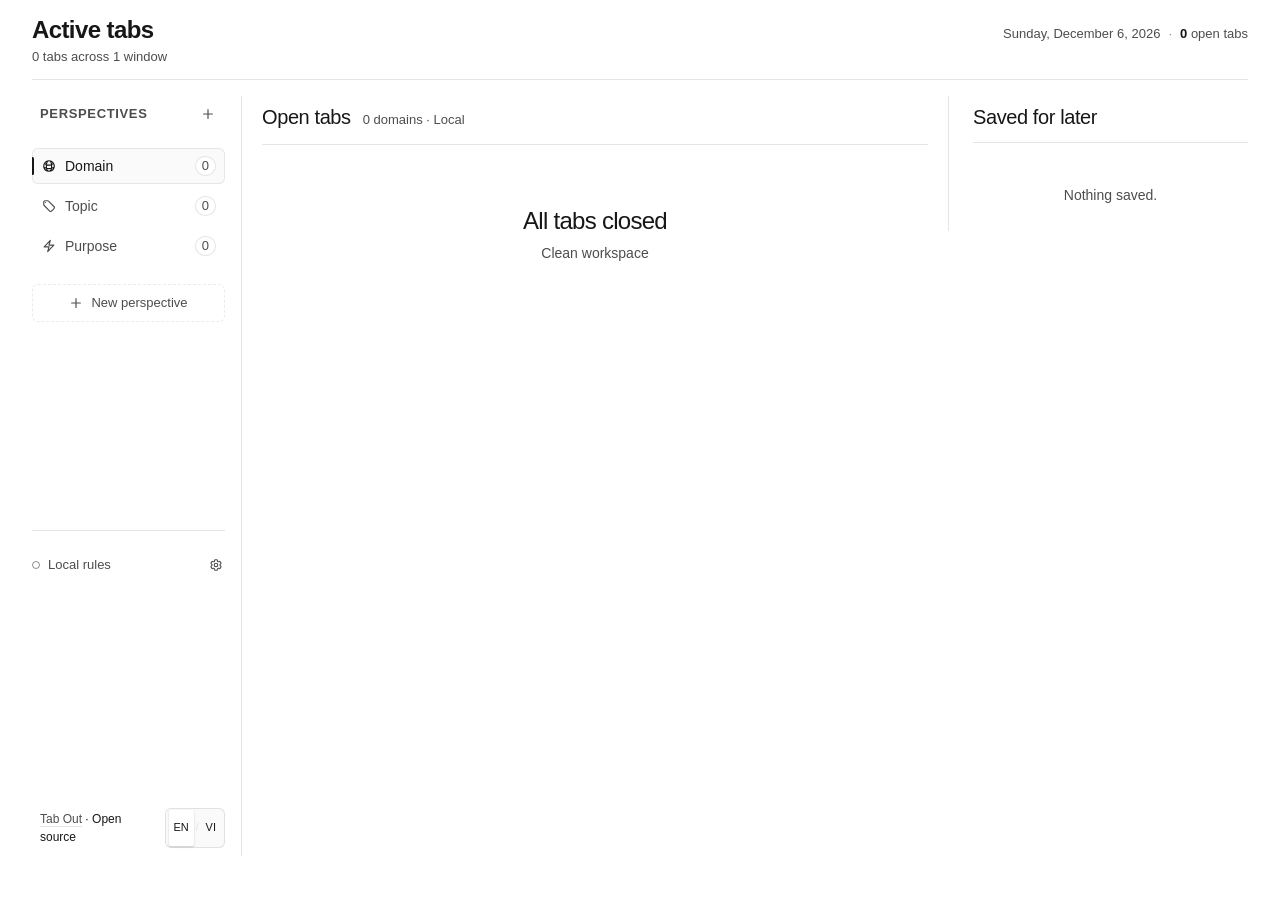
==== commit 62e78a4b: "feat(extension): comprehensive security hardening, true LRU caching, i18n support, and modular test " ====
--- a/extension/index.html
+++ b/extension/index.html
@@ -13,7 +13,7 @@
 </head>
 <body class="vbg-report">
 <div class="vbg-shell">
-  <a class="vbg-skip-link" href="#main">Skip to content</a>
+  <a class="vbg-skip-link" href="#main" data-i18n="header.skip_link">Skip to content</a>
 
   <!-- ================================================================
        TAB OUT COMPACT HEADER
@@ -21,13 +21,13 @@
   <header class="tabout-header">
     <div class="tabout-header-content">
       <div class="tabout-header-main">
-        <h1 class="tabout-title" id="greeting">Active tabs</h1>
-        <p class="tabout-subtitle" id="heroSubtitle">Workspace overview across all open windows.</p>
+        <h1 class="tabout-title" id="greeting" data-i18n="header.active_tabs">Active tabs</h1>
+        <p class="tabout-subtitle" id="heroSubtitle" data-i18n="header.subtitle">Workspace overview across all open windows.</p>
       </div>
       <div class="tabout-header-meta">
         <span class="tabout-date" id="dateDisplay"></span>
         <span class="tabout-meta-sep" aria-hidden="true">&middot;</span>
-        <span class="tabout-meta-tabs"><strong id="statTabs">0</strong> open tabs</span>
+        <span class="tabout-meta-tabs"><strong id="statTabs">0</strong> <span id="statTabsSuffix" data-i18n="header.open_tabs_count_suffix">open tabs</span></span>
       </div>
     </div>
   </header>
@@ -36,20 +36,28 @@
        MAIN DASHBOARD AREA
        ================================================================ -->
   <main id="main">
-    <!-- TAB OUT DUPES BANNER -->
-    <div class="tab-cleanup-banner" id="tabOutDupeBanner" style="display:none">
+    <!-- TAB OUT DUPES FLOATING ACTION PILL -->
+    <div class="tab-cleanup-banner" id="tabOutDupeBanner" style="display: none;" role="status" aria-live="polite">
       <div class="tab-cleanup-left">
-        <div class="tab-cleanup-icon">
+        <div class="tab-cleanup-icon" aria-hidden="true">
           <svg xmlns="http://www.w3.org/2000/svg" fill="none" viewBox="0 0 24 24" stroke-width="2" stroke="currentColor">
             <path stroke-linecap="round" stroke-linejoin="round" d="M15.75 17.25v3.375c0 .621-.504 1.125-1.125 1.125h-9.75a1.125 1.125 0 0 1-1.125-1.125V7.875c0-.621.504-1.125 1.125-1.125H6.75a9.06 9.06 0 0 1 1.5.124m7.5 10.376h3.375c.621 0 1.125-.504 1.125-1.125V11.25c0-4.46-3.243-8.161-7.5-8.876a9.06 9.06 0 0 0-1.5-.124H9.375c-.621 0-1.125.504-1.125 1.125v3.5m7.5 10.375H9.375a1.125 1.125 0 0 1-1.125-1.125v-9.25m12 6.625v-1.875a3.375 3.375 0 0 0-3.375-3.375h-1.5a1.125 1.125 0 0 1-1.125-1.125v-1.5a3.375 3.375 0 0 0-3.375-3.375H9.75" />
           </svg>
         </div>
         <div class="tab-cleanup-text">
-          You have <strong id="tabOutDupeCount"></strong> Tab Out tabs open. Keep just this one?
-        </div>
-      </div>
-      <button class="tab-cleanup-btn" data-action="close-tabout-dupes">Close extras</button>
-    </div>
+          You have <strong id="tabOutDupeCount"></strong> Tab Out tabs open
+        </div>
+      </div>
+      <div class="tab-cleanup-actions">
+        <button type="button" class="tab-cleanup-btn" data-action="close-tabout-dupes" data-i18n="banner.close_extras">Close extras</button>
+        <button type="button" class="tab-cleanup-dismiss" data-action="dismiss-tabout-dupes" title="Dismiss notification" aria-label="Dismiss notification" data-i18n-title="banner.dismiss" data-i18n-aria-label="banner.dismiss">
+          <svg xmlns="http://www.w3.org/2000/svg" fill="none" viewBox="0 0 24 24" stroke-width="2" stroke="currentColor">
+            <path stroke-linecap="round" stroke-linejoin="round" d="M6 18L18 6M6 6l12 12" />
+          </svg>
+        </button>
+      </div>
+    </div>
+
 
     <!-- THREE-COLUMN COCKPIT LAYOUT -->
     <div class="dashboard-columns cockpit-columns" id="dashboardColumns">
@@ -57,8 +65,8 @@
       <!-- COLUMN 1: Vertical Tabs (Perspectives Rail) -->
       <aside class="perspective-rail" id="perspectiveRail">
         <div class="perspective-header">
-          <span class="perspective-title">Perspectives</span>
-          <button type="button" class="perspective-add-icon-btn" data-action="open-perspective-modal" title="Add new perspective" aria-label="Add new perspective">
+          <span class="perspective-title" data-i18n="rail.perspectives">Perspectives</span>
+          <button type="button" class="perspective-add-icon-btn" data-action="open-perspective-modal" title="Add new perspective" aria-label="Add new perspective" data-i18n-title="rail.add_perspective" data-i18n-aria-label="rail.add_perspective">
             <svg xmlns="http://www.w3.org/2000/svg" fill="none" viewBox="0 0 24 24" stroke-width="2" stroke="currentColor">
               <path stroke-linecap="round" stroke-linejoin="round" d="M12 4.5v15m7.5-7.5h-15" />
             </svg>
@@ -71,35 +79,62 @@
           <svg xmlns="http://www.w3.org/2000/svg" fill="none" viewBox="0 0 24 24" stroke-width="2" stroke="currentColor">
             <path stroke-linecap="round" stroke-linejoin="round" d="M12 4.5v15m7.5-7.5h-15" />
           </svg>
-          <span>New perspective</span>
+          <span data-i18n="rail.new_perspective">New perspective</span>
         </button>
 
         <div class="perspective-telemetry" id="perspectiveTelemetry">
           <div class="telemetry-item" id="telemetryAiStatus" title="OpenRouter Jev status">
             <span class="telemetry-dot ready"></span>
             <span class="telemetry-label">OpenRouter (Jev)</span>
-            <button type="button" class="telemetry-config-btn" data-action="open-api-key-modal" title="Configure OpenRouter API key" aria-label="Configure OpenRouter API key">
+            <button type="button" class="telemetry-config-btn" data-action="open-api-key-modal" title="Configure OpenRouter API key" aria-label="Configure OpenRouter API key" data-i18n-title="rail.openrouter_config" data-i18n-aria-label="rail.openrouter_config">
               <svg xmlns="http://www.w3.org/2000/svg" fill="none" viewBox="0 0 24 24" stroke-width="2" stroke="currentColor"><path stroke-linecap="round" stroke-linejoin="round" d="M9.594 3.94c.09-.542.56-.94 1.11-.94h2.593c.55 0 1.02.398 1.11.94l.213 1.281c.063.374.313.686.645.87.074.04.147.083.22.127.325.196.72.257 1.075.124l1.217-.456a1.125 1.125 0 0 1 1.37.49l1.296 2.247a1.125 1.125 0 0 1-.26 1.431l-1.003.827c-.293.241-.438.613-.43.992a7.723 7.723 0 0 1 0 .255c-.008.378.137.75.43.991l1.004.827c.424.35.534.955.26 1.43l-1.298 2.247a1.125 1.125 0 0 1-1.369.491l-1.217-.456c-.355-.133-.75-.072-1.076.124a6.47 6.47 0 0 1-.22.128c-.331.183-.581.495-.644.869l-.213 1.281c-.09.543-.56.94-1.11.94h-2.594c-.55 0-1.019-.398-1.11-.94l-.213-1.281c-.062-.374-.312-.686-.644-.87a6.52 6.52 0 0 1-.22-.127c-.325-.196-.72-.257-1.076-.124l-1.217.456a1.125 1.125 0 0 1-1.369-.49l-1.297-2.247a1.125 1.125 0 0 1 .26-1.431l1.004-.827c.292-.24.437-.613.43-.991a6.932 6.932 0 0 1 0-.255c.007-.38-.138-.751-.43-.992l-1.004-.827a1.125 1.125 0 0 1-.26-1.43l1.297-2.247a1.125 1.125 0 0 1 1.37-.491l1.216.456c.356.133.751.072 1.076-.124.072-.044.146-.086.22-.128.332-.183.582-.495.644-.869l.214-1.28Z" /><path stroke-linecap="round" stroke-linejoin="round" d="M15 12a3 3 0 1 1-6 0 3 3 0 0 1 6 0Z" /></svg>
             </button>
           </div>
         </div>
+
+        <!-- RECENT TABS MINI CARD (Compact MRU Rail Card under OpenRouter Jev) -->
+        <div class="recent-sidebar-card" id="recentSidebarCard" style="display:none" role="region" aria-label="Recent" data-i18n-aria-label="rail.recent_tabs">
+          <div class="recent-sidebar-header">
+            <span class="recent-sidebar-title" data-i18n="rail.recent_tabs">Recent</span>
+            <span class="recent-sidebar-badge" id="recentSidebarBadge">5</span>
+          </div>
+          <div class="recent-sidebar-list" id="recentSidebarList"></div>
+        </div>
+
+        <!-- RAIL FOOTER (Pinned to Bottom of Left Column — Prevents Layout Shift) -->
+        <footer class="perspective-rail-footer" id="perspectiveRailFooter">
+          <div class="rail-footer-content">
+            <span><a href="https://github.com/zarazhangrui/tab-out" target="_blank" rel="noopener">Tab Out</a> &middot; <span data-i18n="rail.open_source">Open source</span></span>
+            <div class="lang-switcher" id="langSwitcher" role="group" aria-label="Language selector">
+              <button type="button" class="lang-btn active" data-lang="en" title="English">EN</button>
+              <span class="lang-sep">/</span>
+              <button type="button" class="lang-btn" data-lang="vi" title="Tiếng Việt">VI</button>
+            </div>
+          </div>
+        </footer>
       </aside>
 
       <!-- COLUMN 2: Open tabs section -->
       <div class="active-section" id="openTabsSection" style="display:none">
         <div class="section-header">
           <div class="section-header-left">
-            <h2 class="section-title" id="openTabsSectionTitle">Open tabs</h2>
+            <h2 class="section-title" id="openTabsSectionTitle" data-i18n="tabs.section_title">Open tabs</h2>
             <span class="section-count" id="openTabsSectionCount"></span>
           </div>
           <div class="section-header-right" id="openTabsHeaderActions"></div>
         </div>
         
+        <!-- QUICK RETURN PILL (Jump back to last active tab) -->
+        <div class="quick-return-bar" id="quickReturnBar" style="display:none" role="region" aria-label="Back to last tab" data-i18n-aria-label="tabs.quick_return"></div>
+
         <!-- Live AI classification loader -->
         <div class="perspective-loader" id="perspectiveLoader" style="display:none">
           <div class="perspective-loader-bar"></div>
-          <span class="perspective-loader-text">AI is classifying open tabs with OpenRouter (~typesafe/jev-latest)...</span>
-        </div>
+          <span class="perspective-loader-text" data-i18n="telemetry.loading">AI is classifying open tabs with OpenRouter (~typesafe/jev-latest)...</span>
+        </div>
+
+        <!-- Perspective Tags Pills Bar (Subheader overview of active & empty tags) -->
+        <div class="perspective-tags-bar" id="perspectiveTagsBar" style="display:none" role="region" aria-label="Perspective tags overview"></div>
 
         <div class="missions" id="openTabsMissions"></div>
       </div>
@@ -107,22 +142,33 @@
       <!-- COLUMN 3: Saved for Later checklist -->
       <div class="deferred-column" id="deferredColumn">
         <div class="section-header">
-          <h2 class="section-title">Saved for later</h2>
-          <div class="section-count" id="deferredCount"></div>
+          <div class="section-header-left">
+            <h2 class="section-title" data-i18n="saved.title">Saved for later</h2>
+            <div class="section-count" id="deferredCount"></div>
+          </div>
         </div>
 
         <!-- Active checklist items -->
         <div class="deferred-list" id="deferredList" style="display:none"></div>
 
         <!-- Empty state -->
-        <div class="deferred-empty" id="deferredEmpty">
+        <div class="deferred-empty" id="deferredEmpty" data-i18n="saved.empty">
           Nothing saved.
+        </div>
+
+        <!-- Recently closed section (5 most recently closed tabs) -->
+        <div class="recently-closed-section" id="recentlyClosedSection" style="display:none" role="region" aria-label="Recently closed tabs" data-i18n-aria-label="recently_closed.title">
+          <div class="recently-closed-header">
+            <span class="recently-closed-title" data-i18n="recently_closed.title">Recently closed</span>
+            <span class="recently-closed-count" id="recentlyClosedCount"></span>
+          </div>
+          <div class="recently-closed-list" id="recentlyClosedList"></div>
         </div>
 
         <!-- Archive section -->
         <div class="deferred-archive" id="deferredArchive" style="display:none">
           <button type="button" class="archive-toggle open" id="archiveToggle" data-action="toggle-archive" aria-expanded="true" aria-label="Toggle archive">
-            <span class="archive-toggle-label">Archive <span class="archive-count" id="archiveCount"></span></span>
+            <span class="archive-toggle-label"><span data-i18n="archive.toggle_label">Archive</span> <span class="archive-count" id="archiveCount"></span></span>
             <svg class="archive-chevron" xmlns="http://www.w3.org/2000/svg" fill="none" viewBox="0 0 24 24" stroke-width="2" stroke="currentColor"><path stroke-linecap="round" stroke-linejoin="round" d="m19.5 8.25-7.5 7.5-7.5-7.5" /></svg>
           </button>
           <div class="archive-body" id="archiveBody">
@@ -130,7 +176,7 @@
               <svg class="archive-search-icon" xmlns="http://www.w3.org/2000/svg" fill="none" viewBox="0 0 24 24" stroke-width="2" stroke="currentColor" aria-hidden="true">
                 <path stroke-linecap="round" stroke-linejoin="round" d="m21 21-5.197-5.197m0 0A7.5 7.5 0 1 0 5.196 5.196a7.5 7.5 0 0 0 10.607 10.607Z" />
               </svg>
-              <input type="text" class="archive-search" id="archiveSearch" placeholder="Search archived tabs..." aria-label="Search archived tabs">
+              <input type="text" class="archive-search" id="archiveSearch" placeholder="Search archived tabs..." aria-label="Search archived tabs" data-i18n-placeholder="archive.search_placeholder" data-i18n-aria-label="archive.search_placeholder">
             </div>
             <div class="archive-list" id="archiveList"></div>
           </div>
@@ -146,7 +192,7 @@
   <div class="perspective-modal-overlay" id="perspectiveModalOverlay" style="display:none">
     <div class="perspective-modal" role="dialog" aria-modal="true" aria-labelledby="perspectiveModalTitle">
       <div class="perspective-modal-header">
-        <h3 class="perspective-modal-title" id="perspectiveModalTitle">New Perspective</h3>
+        <h3 class="perspective-modal-title" id="perspectiveModalTitle" data-i18n="modal.perspective.title_new">New Perspective</h3>
         <button type="button" class="perspective-modal-close" data-action="close-perspective-modal" aria-label="Close modal">
           <svg xmlns="http://www.w3.org/2000/svg" fill="none" viewBox="0 0 24 24" stroke-width="2" stroke="currentColor"><path stroke-linecap="round" stroke-linejoin="round" d="M6 18 18 6M6 6l12 12" /></svg>
         </button>
@@ -154,52 +200,64 @@
       <form class="perspective-form" id="perspectiveForm">
         <input type="hidden" id="perspectiveEditId" value="">
         <div class="form-group">
-          <label for="perspectiveNameInput" class="form-label">Tên Perspective</label>
-          <input type="text" id="perspectiveNameInput" class="form-input" placeholder="e.g. Dự án, Ưu tiên, Đọc dở" required autocomplete="off">
+          <label for="perspectiveNameInput" class="form-label" data-i18n="modal.perspective.name_label">Perspective Name</label>
+          <input type="text" id="perspectiveNameInput" class="form-input" placeholder="e.g. Projects, Priority, Reading" data-i18n-placeholder="modal.perspective.name_placeholder" required autocomplete="off" maxlength="50">
         </div>
         <div class="form-group">
           <div class="tags-header">
-            <label class="form-label">Danh sách Tags & Hướng dẫn phân loại cho AI</label>
-            <span class="tags-hint">Mỗi tag có tên và mô tả/instruct riêng để OpenRouter Jev phân loại chuẩn xác</span>
+            <label class="form-label" data-i18n="modal.perspective.tags_label">Tags & AI Classification Rules</label>
+            <span class="tags-hint" data-i18n="modal.perspective.tags_hint">Each tag has a name and instruct description for OpenRouter Jev classification</span>
           </div>
           <div class="tags-container" id="perspectiveTagsContainer">
             <!-- Dynamic Tag Rows injected by JS -->
           </div>
           <button type="button" class="btn-add-tag" id="addTagRowBtn" data-action="add-tag-row">
             <svg xmlns="http://www.w3.org/2000/svg" fill="none" viewBox="0 0 24 24" stroke-width="2" stroke="currentColor"><path stroke-linecap="round" stroke-linejoin="round" d="M12 4.5v15m7.5-7.5h-15" /></svg>
-            <span>Thêm tag</span>
+            <span data-i18n="modal.perspective.add_tag">Add tag</span>
           </button>
+          <div class="tags-system-fallback-hint" id="perspectiveFallbackHint">
+            <span class="fallback-dot" aria-hidden="true">•</span>
+            <span data-i18n="modal.perspective.fallback_hint">Tag "Other" is the default for uncategorized tabs (managed by system, cannot be deleted).</span>
+          </div>
         </div>
         <div class="perspective-modal-actions">
-          <button type="button" class="btn-secondary btn-danger" id="perspectiveDeleteBtn" data-action="delete-perspective" style="display:none">Xóa</button>
+          <button type="button" class="btn-secondary btn-danger" id="perspectiveDeleteBtn" data-action="delete-perspective" style="display:none" data-i18n="modal.perspective.delete">Delete</button>
+          <button type="button" class="btn-secondary" id="perspectiveResetDefaultBtn" data-action="reset-perspective-default" style="display:none" title="Reset default tags" data-i18n-title="modal.perspective.reset_default" data-i18n="modal.perspective.reset_default">Reset to default</button>
           <div class="action-spacer"></div>
-          <button type="button" class="btn-secondary" data-action="close-perspective-modal">Hủy</button>
-          <button type="submit" class="btn-primary" id="perspectiveSubmitBtn">Lưu & Áp dụng</button>
+          <button type="button" class="btn-secondary" data-action="close-perspective-modal" data-i18n="modal.perspective.cancel">Cancel</button>
+          <button type="submit" class="btn-primary" id="perspectiveSubmitBtn" data-i18n="modal.perspective.save">Save & Apply</button>
         </div>
       </form>
     </div>
   </div>
 
   <!-- ================================================================
-       API KEY CONFIG MODAL
+       API KEY / SETTINGS CONFIG MODAL
        ================================================================ -->
   <div class="perspective-modal-overlay" id="apiKeyModalOverlay" style="display:none">
     <div class="perspective-modal" role="dialog" aria-modal="true" aria-labelledby="apiKeyModalTitle">
       <div class="perspective-modal-header">
-        <h3 class="perspective-modal-title" id="apiKeyModalTitle">OpenRouter AI Settings</h3>
+        <h3 class="perspective-modal-title" id="apiKeyModalTitle" data-i18n="modal.settings.title">Settings</h3>
         <button type="button" class="perspective-modal-close" data-action="close-api-key-modal" aria-label="Close modal">
           <svg xmlns="http://www.w3.org/2000/svg" fill="none" viewBox="0 0 24 24" stroke-width="2" stroke="currentColor"><path stroke-linecap="round" stroke-linejoin="round" d="M6 18 18 6M6 6l12 12" /></svg>
         </button>
       </div>
       <form class="perspective-form" id="apiKeyForm">
         <div class="form-group">
-          <label for="apiKeyInput" class="form-label">OpenRouter API Key <span class="form-label-desc">(Optional)</span></label>
-          <input type="password" id="apiKeyInput" class="form-input" placeholder="sk-or-v1-... (leave blank to use smart local rules)" autocomplete="off">
-          <span class="form-help">Uses <code>~typesafe/jev-latest</code> via OpenRouter Decisions API. If empty or offline, local rules are used instantly.</span>
+          <label for="settingsLanguageSelect" class="form-label" data-i18n="modal.settings.language_label">Language</label>
+          <select id="settingsLanguageSelect" class="form-input form-select">
+            <option value="en" data-i18n="modal.settings.language_en">English</option>
+            <option value="vi" data-i18n="modal.settings.language_vi">Tiếng Việt</option>
+          </select>
+        </div>
+        <div class="form-group">
+          <label for="apiKeyInput" class="form-label" data-i18n="modal.settings.api_key_label">OpenRouter API Key (Optional)</label>
+          <input type="password" id="apiKeyInput" class="form-input" placeholder="sk-or-v1-... (leave blank to use smart local rules)" data-i18n-placeholder="modal.settings.api_key_placeholder" autocomplete="off">
+          <span class="form-help" data-i18n="modal.settings.api_key_help">Uses <code>~typesafe/jev-latest</code> via OpenRouter Decisions API. If empty or offline, local rules are used instantly.</span>
         </div>
         <div class="perspective-modal-actions">
-          <button type="button" class="btn-secondary" data-action="close-api-key-modal">Cancel</button>
-          <button type="submit" class="btn-primary">Save Key</button>
+          <button type="button" class="btn-secondary" data-action="close-api-key-modal" data-i18n="modal.settings.cancel">Cancel</button>
+          <button type="submit" class="btn-primary" data-i18n="modal.settings.save">Save Settings</button>
         </div>
       </form>
     </div>
@@ -211,7 +269,7 @@
   <div class="perspective-modal-overlay confirm-modal-overlay" id="confirmModalOverlay" style="display:none">
     <div class="perspective-modal confirm-modal" role="alertdialog" aria-modal="true" aria-labelledby="confirmModalTitle" aria-describedby="confirmModalDesc">
       <div class="perspective-modal-header">
-        <h3 class="perspective-modal-title" id="confirmModalTitle">Xác nhận</h3>
+        <h3 class="perspective-modal-title" id="confirmModalTitle" data-i18n="modal.confirm.title">Confirmation</h3>
         <button type="button" class="perspective-modal-close" data-action="close-confirm-modal" aria-label="Close modal">
           <svg xmlns="http://www.w3.org/2000/svg" fill="none" viewBox="0 0 24 24" stroke-width="2" stroke="currentColor"><path stroke-linecap="round" stroke-linejoin="round" d="M6 18 18 6M6 6l12 12" /></svg>
         </button>
@@ -220,18 +278,11 @@
         <p class="confirm-modal-desc" id="confirmModalDesc"></p>
       </div>
       <div class="perspective-modal-actions">
-        <button type="button" class="btn-secondary" id="confirmModalCancelBtn" data-action="close-confirm-modal">Hủy</button>
-        <button type="button" class="btn-primary btn-danger" id="confirmModalOkBtn">Xác nhận</button>
+        <button type="button" class="btn-secondary" id="confirmModalCancelBtn" data-action="close-confirm-modal" data-i18n="modal.confirm.cancel">Cancel</button>
+        <button type="button" class="btn-primary btn-danger" id="confirmModalOkBtn" data-i18n="modal.confirm.ok">Confirm</button>
       </div>
     </div>
   </div>
-
-  <!-- ================================================================
-       VERCEL AUTHORSHIP FOOTER (Canonical Quiet Shell)
-       ================================================================ -->
-  <footer class="vbg-footer">
-    <span><a href="https://github.com/zarazhangrui/tab-out" target="_blank" rel="noopener">Tab Out</a> &middot; Open source</span>
-  </footer>
 
 </div><!-- end .vbg-shell -->
 
@@ -241,11 +292,14 @@
     <path stroke-linecap="round" stroke-linejoin="round" d="M9 12.75 11.25 15 15 9.75M21 12a9 9 0 1 1-18 0 9 9 0 0 1 18 0Z" />
   </svg>
   <span id="toastText"></span>
-  <button type="button" class="toast-action-btn" id="toastUndoBtn" style="display:none" aria-label="Undo action">Undo</button>
+  <button type="button" class="toast-action-btn" id="toastUndoBtn" style="display:none" aria-label="Undo action" data-i18n="toast.undo">Undo</button>
 </div>
 
 <!-- Personal config (optional) -->
 <script src="config.local.js"></script>
+
+<!-- Internationalization (i18n) Engine -->
+<script src="i18n.js"></script>
 
 <!-- Dashboard logic -->
 <script src="app.js"></script>
--- a/extension/style.css
+++ b/extension/style.css
@@ -71,36 +71,45 @@
   color: var(--vbg-text-primary);
 }
 
-/* ---- Tab cleanup banner (Vercel callout surface) ---- */
+/* ---- Tab cleanup banner (Vercel Floating Action Pill) ---- */
 .tab-cleanup-banner {
-  background: var(--vbg-surface-secondary);
-  border: 1px solid var(--vbg-border-default);
+  position: fixed;
+  bottom: var(--vbg-space-6);
+  left: 50%;
+  transform: translateX(-50%) translateY(0);
+  background: var(--vbg-surface-contrast);
+  color: var(--vbg-text-on-contrast);
+  border: 1px solid var(--vbg-border-on-contrast);
+  box-shadow: 0 8px 30px rgba(0, 0, 0, 0.4), 0 0 0 1px rgba(255, 255, 255, 0.08);
   border-radius: var(--vbg-radius);
-  padding: var(--vbg-space-2) var(--vbg-space-3);
-  display: flex;
-  align-items: center;
-  justify-content: space-between;
+  padding: var(--vbg-space-2) var(--vbg-space-4);
+  display: flex;
+  align-items: center;
+  justify-content: center;
   gap: var(--vbg-space-3);
-  margin-bottom: var(--vbg-space-3);
+  margin-bottom: 0;
+  z-index: 1000;
+  max-width: calc(100vw - 2rem);
+  white-space: nowrap;
   transition: opacity 0.2s cubic-bezier(0.16, 1, 0.3, 1), transform 0.2s cubic-bezier(0.16, 1, 0.3, 1);
 }
 
 .tab-cleanup-banner.removing {
   opacity: 0;
-  transform: translateY(-6px);
+  transform: translateX(-50%) translateY(16px);
   pointer-events: none;
 }
 
 .tab-cleanup-left {
   display: flex;
   align-items: center;
-  gap: var(--vbg-space-3);
+  gap: var(--vbg-space-2);
   min-width: 0;
 }
 
 .tab-cleanup-icon {
-  width: 20px;
-  height: 20px;
+  width: 18px;
+  height: 18px;
   color: var(--vbg-color-warning);
   display: flex;
   align-items: center;
@@ -109,38 +118,49 @@
 }
 
 .tab-cleanup-icon svg {
-  width: 20px;
-  height: 20px;
+  width: 18px;
+  height: 18px;
 }
 
 .tab-cleanup-text {
   font-size: var(--vbg-type-compact);
-  color: var(--vbg-text-primary);
+  color: var(--vbg-text-on-contrast);
   line-height: var(--vbg-leading-compact);
 }
 
 .tab-cleanup-text strong {
   font-weight: var(--vbg-weight-semibold);
   font-variant-numeric: tabular-nums;
+  color: #ffffff;
+}
+
+.tab-cleanup-actions {
+  display: flex;
+  align-items: center;
+  gap: var(--vbg-space-1);
 }
 
 .tab-cleanup-btn {
-  font-size: var(--vbg-type-label);
-  font-weight: var(--vbg-weight-medium);
-  padding: var(--vbg-space-1) var(--vbg-space-3);
-  border-radius: var(--vbg-radius-small);
-  border: 1px solid var(--vbg-border-default);
-  background: var(--vbg-surface-primary);
-  color: var(--vbg-text-primary);
+  font-size: var(--vbg-type-metadata);
+  font-weight: var(--vbg-weight-semibold);
+  padding: 2px 10px;
+  border-radius: var(--vbg-radius-small);
+  border: 1px solid rgba(255, 255, 255, 0.28);
+  background: rgba(255, 255, 255, 0.16);
+  color: #ffffff;
   cursor: pointer;
-  transition: background-color 0.15s ease, color 0.15s ease, border-color 0.15s ease;
+  transition: background-color 0.15s ease, color 0.15s ease, border-color 0.15s ease, transform 0.1s ease;
+  line-height: 1.4;
   white-space: nowrap;
 }
 
 .tab-cleanup-btn:hover {
-  background: var(--vbg-surface-contrast);
-  color: var(--vbg-text-on-contrast);
-  border-color: var(--vbg-surface-contrast);
+  background: rgba(255, 255, 255, 0.28);
+  border-color: rgba(255, 255, 255, 0.45);
+}
+
+.tab-cleanup-btn:active {
+  transform: scale(0.96);
 }
 
 .tab-cleanup-btn:focus-visible {
@@ -148,10 +168,41 @@
   outline-offset: 2px;
 }
 
+.tab-cleanup-dismiss {
+  display: inline-flex;
+  align-items: center;
+  justify-content: center;
+  width: 20px;
+  height: 20px;
+  border-radius: var(--vbg-radius-small);
+  border: none;
+  background: transparent;
+  color: var(--vbg-text-on-contrast-secondary, #a1a1aa);
+  cursor: pointer;
+  padding: 0;
+  transition: color 0.15s ease, background-color 0.15s ease;
+}
+
+.tab-cleanup-dismiss:hover {
+  color: #ffffff;
+  background: rgba(255, 255, 255, 0.12);
+}
+
+.tab-cleanup-dismiss svg {
+  width: 14px;
+  height: 14px;
+}
+
+.tab-cleanup-dismiss:focus-visible {
+  outline: 2px solid var(--vbg-focus);
+  outline-offset: 2px;
+}
+
+
 /* ---- Section Headers ---- */
 .section-header {
   display: flex;
-  align-items: baseline;
+  align-items: center;
   justify-content: space-between;
   flex-wrap: wrap;
   gap: var(--vbg-space-2) var(--vbg-space-3);
@@ -168,6 +219,13 @@
   min-width: 0;
 }
 
+.section-header-right {
+  display: inline-flex;
+  align-items: center;
+  gap: var(--vbg-space-2);
+  flex-shrink: 0;
+}
+
 .section-header .section-title {
   font-weight: var(--vbg-weight-heading);
   font-size: var(--vbg-type-subsection);
@@ -219,6 +277,13 @@
   border-color: var(--vbg-border-default);
 }
 
+/* Tag Color Top Accent for Semantic Category Cards (Vercel Style) */
+.mission-card[data-tag-color]:not([data-tag-color=""]),
+.mission-card[style*="--tag-color"] {
+  border-top-width: 2.5px !important;
+  border-top-color: var(--tag-color, var(--vbg-border-subtle)) !important;
+}
+
 /* Closing transition */
 .mission-card.closing {
   opacity: 0;
@@ -248,6 +313,17 @@
   font-size: var(--vbg-type-compact);
   color: var(--vbg-text-primary);
   letter-spacing: -0.01em;
+  display: inline-flex;
+  align-items: center;
+  gap: 6px;
+}
+
+.card-tag-dot {
+  display: inline-block;
+  width: 7px;
+  height: 7px;
+  border-radius: 9999px;
+  flex-shrink: 0;
 }
 
 /* Open tabs badge: quiet tabular text label */
@@ -308,14 +384,23 @@
   box-shadow: inset 2px 0 0 0 var(--vbg-text-primary), inset 0 0 0 1px var(--vbg-border-default);
 }
 
+/* Highlight for the most recently active tab */
+.page-chip.is-last-active {
+  background: rgba(255, 255, 255, 0.035);
+  box-shadow: inset 2px 0 0 0 var(--vbg-color-accent, #7928ca);
+}
+
+.page-chip.is-last-active:hover {
+  background: var(--vbg-surface-secondary);
+  box-shadow: inset 2px 0 0 0 var(--vbg-color-accent, #7928ca), inset 0 0 0 1px var(--vbg-border-default);
+}
+
 .page-chip:hover .chip-text {
   color: var(--vbg-text-primary);
-  font-weight: var(--vbg-weight-medium);
 }
 
 .page-chip:hover .chip-favicon {
-  filter: brightness(1.2);
-  transform: scale(1.05);
+  filter: brightness(1.15);
 }
 
 .page-chip .chip-action {
@@ -385,6 +470,24 @@
   color: var(--vbg-color-warning);
   font-weight: var(--vbg-weight-medium);
   font-variant-numeric: tabular-nums;
+}
+
+/* Recent tab badge inside chip */
+.chip-recent-badge {
+  display: inline-flex;
+  align-items: center;
+  font-size: 10px;
+  line-height: 1;
+  font-weight: var(--vbg-weight-medium, 500);
+  padding: 2px 5px;
+  border-radius: var(--vbg-radius-pill, 9999px);
+  background: rgba(121, 40, 202, 0.16);
+  color: #d8b4fe;
+  border: 1px solid rgba(121, 40, 202, 0.32);
+  margin-left: var(--vbg-space-1);
+  vertical-align: middle;
+  flex-shrink: 0;
+  user-select: none;
 }
 
 .chip-actions {
@@ -528,9 +631,10 @@
 }
 
 .action-btn.close-all-btn {
-  height: var(--vbg-space-5);
+  height: var(--vbg-space-6);
   padding: 0 var(--vbg-space-2);
   font-size: var(--vbg-type-metadata);
+  box-sizing: border-box;
 }
 
 /* ---- Cockpit Columns Layout ---- */
@@ -559,8 +663,91 @@
   gap: var(--vbg-space-3);
   padding-right: var(--vbg-space-4);
   border-right: 1px solid var(--vbg-border-subtle);
+  min-height: calc(100vh - 140px);
   max-height: calc(100vh - 48px);
   overflow-y: auto;
+}
+
+/* ---- Rail Footer (Pinned to Bottom of Column 1) ---- */
+.perspective-rail-footer {
+  margin-top: auto;
+  padding-top: var(--vbg-space-4);
+  padding-bottom: var(--vbg-space-2);
+  padding-left: var(--vbg-space-2);
+  color: var(--vbg-text-tertiary);
+  font-size: 0.75rem;
+  line-height: var(--vbg-leading-caption);
+  user-select: none;
+}
+
+.perspective-rail-footer a {
+  color: var(--vbg-text-secondary);
+  text-decoration: underline;
+  text-underline-offset: 3px;
+  text-decoration-color: var(--vbg-border-subtle);
+  transition: color 0.15s ease, text-decoration-color 0.15s ease;
+}
+
+.perspective-rail-footer a:hover {
+  color: var(--vbg-text-primary);
+  text-decoration-color: var(--vbg-text-primary);
+}
+
+.perspective-rail-footer a:focus-visible {
+  outline: 2px solid var(--vbg-focus);
+  outline-offset: 2px;
+  border-radius: var(--vbg-radius-small);
+}
+
+.rail-footer-content {
+  display: flex;
+  align-items: center;
+  justify-content: space-between;
+  gap: var(--vbg-space-2);
+}
+
+.lang-switcher {
+  display: inline-flex;
+  align-items: center;
+  gap: 2px;
+  background: var(--vbg-surface-secondary);
+  border: 1px solid var(--vbg-border-subtle);
+  border-radius: var(--vbg-radius-small);
+  padding: 1px 3px;
+}
+
+.lang-btn {
+  background: transparent;
+  border: none;
+  color: var(--vbg-text-tertiary);
+  font-size: 0.6875rem;
+  font-weight: 500;
+  padding: 1px 5px;
+  border-radius: 2px;
+  cursor: pointer;
+  transition: all 0.15s ease;
+  line-height: 1.2;
+}
+
+.lang-btn:hover {
+  color: var(--vbg-text-primary);
+}
+
+.lang-btn.active {
+  background: var(--vbg-surface-primary);
+  color: var(--vbg-text-primary);
+  box-shadow: 0 1px 2px rgba(0, 0, 0, 0.2);
+}
+
+.lang-btn:focus-visible {
+  outline: 2px solid var(--vbg-focus);
+  outline-offset: 1px;
+}
+
+.lang-sep {
+  font-size: 0.625rem;
+  color: var(--vbg-border-subtle);
+  user-select: none;
 }
 
 .perspective-header {
@@ -610,19 +797,24 @@
 
 .perspective-tab {
   width: 100%;
+  height: 36px;
+  min-height: 36px;
+  max-height: 36px;
   background: transparent;
   border: 1px solid transparent;
   border-radius: var(--vbg-radius-small);
-  padding: var(--vbg-space-2) var(--vbg-space-2);
+  padding: 0 var(--vbg-space-2);
   display: flex;
   align-items: center;
   gap: var(--vbg-space-2);
   cursor: pointer;
   font-size: var(--vbg-type-compact);
+  font-weight: var(--vbg-weight-medium);
   color: var(--vbg-text-secondary);
   text-align: left;
   transition: background-color 0.12s ease, color 0.12s ease, border-color 0.12s ease;
   position: relative;
+  box-sizing: border-box;
 }
 
 .perspective-tab:hover {
@@ -630,10 +822,14 @@
   color: var(--vbg-text-primary);
 }
 
+.perspective-tab:focus-visible {
+  outline: 2px solid var(--vbg-focus);
+  outline-offset: -1px;
+}
+
 .perspective-tab.active {
   background: var(--vbg-surface-secondary);
   color: var(--vbg-text-primary);
-  font-weight: var(--vbg-weight-medium);
   border-color: var(--vbg-border-default);
 }
 
@@ -641,8 +837,8 @@
   content: '';
   position: absolute;
   left: -2px;
-  top: 6px;
-  bottom: 6px;
+  top: 8px;
+  bottom: 8px;
   width: 3px;
   border-radius: 2px;
   background: var(--vbg-text-primary);
@@ -663,47 +859,68 @@
 }
 
 .perspective-tab-name {
+  order: 1;
   flex: 1;
   min-width: 0;
   overflow: hidden;
   text-overflow: ellipsis;
   white-space: nowrap;
+  line-height: var(--vbg-leading-compact, 20px);
+}
+
+.perspective-tab-edit-btn {
+  order: 2;
+  width: 20px !important;
+  height: 20px !important;
+  min-height: 20px !important;
+  max-height: 20px !important;
+  background: none;
+  border: none;
+  color: var(--vbg-text-secondary);
+  cursor: pointer;
+  padding: 0 !important;
+  margin: 0 !important;
+  border-radius: var(--vbg-radius-small);
+  display: none;
+  align-items: center;
+  justify-content: center;
+  flex-shrink: 0;
+  box-sizing: border-box;
+  transition: color 0.15s ease, background-color 0.15s ease;
+}
+
+.perspective-tab.active .perspective-tab-edit-btn {
+  display: flex;
+}
+
+.perspective-tab-edit-btn svg {
+  width: 12px;
+  height: 12px;
+}
+
+.perspective-tab-edit-btn:hover {
+  color: var(--vbg-text-primary);
+  background: var(--vbg-surface-hover, rgba(255, 255, 255, 0.08));
+}
+
+.perspective-tab-edit-btn:focus-visible {
+  outline: 2px solid var(--vbg-focus) !important;
+  outline-offset: 1px !important;
 }
 
 .perspective-tab-count {
+  order: 3;
+  margin-left: auto;
   font-size: var(--vbg-type-metadata);
   font-variant-numeric: tabular-nums;
+  line-height: 16px;
   color: var(--vbg-text-secondary);
   padding: 1px 6px;
   border-radius: 10px;
   background: var(--vbg-surface-primary);
   border: 1px solid var(--vbg-border-subtle);
-}
-
-.perspective-tab-edit-btn {
-  background: none;
-  border: none;
-  color: var(--vbg-text-secondary);
-  cursor: pointer;
-  padding: 2px;
-  border-radius: var(--vbg-radius-small);
-  display: none;
-  align-items: center;
-  justify-content: center;
-  transition: color 0.15s ease, background-color 0.15s ease;
-}
-
-.perspective-tab.active .perspective-tab-edit-btn {
-  display: flex;
-}
-
-.perspective-tab-edit-btn svg {
-  width: 12px;
-  height: 12px;
-}
-
-.perspective-tab-edit-btn:hover {
-  color: var(--vbg-text-primary);
+  flex-shrink: 0;
+  box-sizing: border-box;
 }
 
 .perspective-add-btn {
@@ -763,6 +980,17 @@
 .telemetry-dot.busy {
   background: var(--vbg-color-warning);
   animation: telemetryPulse 1s infinite alternate;
+}
+
+.telemetry-dot.local {
+  background: transparent;
+  border: 1.5px solid var(--vbg-border-strong);
+  box-shadow: none;
+}
+
+.telemetry-dot.auth-blocked {
+  background: var(--vbg-color-error);
+  box-shadow: none;
 }
 
 @keyframes telemetryPulse {
@@ -826,6 +1054,469 @@
 .perspective-loader-text {
   font-size: var(--vbg-type-metadata);
   color: var(--vbg-text-secondary);
+}
+
+/* ---- Perspective Tags Pills Bar (Subheader overview) ---- */
+.perspective-tags-bar {
+  display: flex;
+  flex-wrap: wrap;
+  gap: var(--vbg-space-2);
+  align-items: center;
+  margin-bottom: var(--vbg-space-3);
+  padding: 2px 0 var(--vbg-space-1) 0;
+}
+
+.perspective-tag-pill {
+  display: inline-flex;
+  align-items: center;
+  gap: 6px;
+  height: 24px;
+  padding: 0 8px;
+  border-radius: var(--vbg-radius-pill, 9999px);
+  font-size: var(--vbg-type-metadata, 11px);
+  line-height: 1;
+  font-family: var(--vbg-font-sans);
+  white-space: nowrap;
+  user-select: none;
+  background: transparent;
+  border: 1px solid transparent;
+  transition: background-color 0.15s cubic-bezier(0.16, 1, 0.3, 1),
+              border-color 0.15s cubic-bezier(0.16, 1, 0.3, 1),
+              color 0.15s cubic-bezier(0.16, 1, 0.3, 1),
+              transform 0.15s cubic-bezier(0.16, 1, 0.3, 1);
+}
+
+/* Active tag pill (has open tabs) */
+.perspective-tag-pill.is-active {
+  background: var(--vbg-surface-secondary);
+  border: 1px solid var(--vbg-border-default);
+  color: var(--vbg-text-primary);
+  cursor: pointer;
+}
+
+.perspective-tag-pill.is-active:hover {
+  background: var(--vbg-surface-hover, rgba(255, 255, 255, 0.08));
+  border-color: var(--vbg-border-contrast, rgba(255, 255, 255, 0.28));
+  transform: translateY(-1px);
+}
+
+.perspective-tag-pill.is-active:active {
+  transform: translateY(0);
+}
+
+.perspective-tag-pill.is-active:focus-visible {
+  outline: 2px solid var(--vbg-focus);
+  outline-offset: 2px;
+}
+
+.perspective-tag-pill.is-active .pill-count {
+  display: inline-flex;
+  align-items: center;
+  justify-content: center;
+  min-width: 15px;
+  height: 15px;
+  padding: 0 4px;
+  border-radius: 9999px;
+  background: var(--vbg-surface-primary);
+  border: 1px solid var(--vbg-border-subtle);
+  font-family: var(--vbg-font-mono);
+  font-size: 10px;
+  font-weight: var(--vbg-weight-semibold);
+  color: var(--vbg-text-secondary);
+  font-variant-numeric: tabular-nums;
+}
+
+/* Empty tag pill (0 open tabs) */
+.perspective-tag-pill.is-empty {
+  background: transparent;
+  border: 1px dashed var(--vbg-border-subtle);
+  color: var(--vbg-text-secondary);
+  opacity: 0.55;
+  cursor: default;
+}
+
+.perspective-tag-pill.is-empty:hover {
+  border-color: var(--vbg-border-default);
+  opacity: 0.9;
+}
+
+.perspective-tag-pill.is-empty .pill-count {
+  display: inline-flex;
+  align-items: center;
+  justify-content: center;
+  font-family: var(--vbg-font-mono);
+  font-size: 10px;
+  font-weight: var(--vbg-weight-normal);
+  font-variant-numeric: tabular-nums;
+  opacity: 0.75;
+}
+
+/* Color indicator dot inside tag pill */
+.perspective-tag-pill .pill-dot {
+  width: 6px;
+  height: 6px;
+  border-radius: 9999px;
+  flex-shrink: 0;
+  display: inline-block;
+}
+
+/* Tag pill with customized color */
+.perspective-tag-pill.is-active.has-color {
+  border-color: color-mix(in srgb, var(--pill-color) 45%, var(--vbg-border-default));
+  background: color-mix(in srgb, var(--pill-color) 8%, var(--vbg-surface-secondary));
+}
+
+.perspective-tag-pill.is-active.has-color:hover {
+  border-color: var(--pill-color);
+  background: color-mix(in srgb, var(--pill-color) 14%, var(--vbg-surface-secondary));
+}
+
+.perspective-tag-pill.is-empty.has-color {
+  border-color: color-mix(in srgb, var(--pill-color) 30%, transparent);
+}
+
+/* Target card pulse highlight when clicked from pill */
+@keyframes tagCardHighlightPulse {
+  0% { box-shadow: 0 0 0 2px var(--vbg-border-contrast, var(--vbg-text-primary)); }
+  50% { box-shadow: 0 0 0 4px var(--vbg-border-contrast, rgba(255, 255, 255, 0.35)); }
+  100% { box-shadow: 0 0 0 0 transparent; }
+}
+
+.mission-card.target-highlight {
+  animation: tagCardHighlightPulse 1.2s cubic-bezier(0.16, 1, 0.3, 1) forwards;
+}
+
+@media (prefers-reduced-motion: reduce) {
+  .mission-card.target-highlight {
+    animation: none;
+    outline: 2px solid var(--vbg-border-contrast, var(--vbg-text-primary));
+  }
+  .quick-return-bar,
+  .quick-return-bar.removing {
+    transition: none;
+  }
+}
+
+/* ---- Quick Return Bar (Vercel Minimalist Pill) ---- */
+.quick-return-bar {
+  margin-bottom: var(--vbg-space-3);
+  display: flex;
+  align-items: center;
+  transition: opacity 0.15s cubic-bezier(0.16, 1, 0.3, 1), transform 0.15s cubic-bezier(0.16, 1, 0.3, 1);
+}
+
+.quick-return-bar.removing {
+  opacity: 0;
+  transform: translateY(-4px);
+  pointer-events: none;
+}
+
+.quick-return-inner {
+  display: inline-flex;
+  align-items: center;
+  gap: var(--vbg-space-2);
+  background: var(--vbg-surface-secondary);
+  border: 1px solid var(--vbg-border-default);
+  border-radius: var(--vbg-radius-pill, 9999px);
+  padding: 3px 6px 3px 8px;
+  max-width: 100%;
+  box-shadow: 0 1px 3px rgba(0, 0, 0, 0.2);
+  transition: border-color 0.15s ease, background 0.15s ease, box-shadow 0.15s ease;
+}
+
+.quick-return-inner:hover {
+  border-color: var(--vbg-border-hover, rgba(255, 255, 255, 0.2));
+  background: var(--vbg-surface-hover, rgba(255, 255, 255, 0.08));
+}
+
+.quick-return-main {
+  display: flex;
+  align-items: center;
+  gap: 8px;
+  min-width: 0;
+}
+
+.quick-return-badge {
+  display: inline-flex;
+  align-items: center;
+  gap: 4px;
+  font-size: 11px;
+  font-weight: var(--vbg-weight-medium, 500);
+  color: var(--vbg-text-secondary);
+  padding: 2px 6px;
+  border-radius: var(--vbg-radius-pill, 9999px);
+  background: rgba(255, 255, 255, 0.06);
+  line-height: 1;
+  flex-shrink: 0;
+  user-select: none;
+}
+
+.quick-return-badge svg {
+  width: 12px;
+  height: 12px;
+  color: var(--vbg-text-primary);
+}
+
+.quick-return-btn {
+  display: inline-flex;
+  align-items: center;
+  gap: 6px;
+  background: none;
+  border: none;
+  padding: 2px 4px;
+  color: var(--vbg-text-primary);
+  font-size: var(--vbg-type-compact, 13px);
+  font-family: inherit;
+  cursor: pointer;
+  border-radius: var(--vbg-radius-small, 4px);
+  min-width: 0;
+  text-align: left;
+  line-height: var(--vbg-leading-compact, 1.4);
+}
+
+.quick-return-btn:focus-visible {
+  outline: 2px solid var(--vbg-focus);
+  outline-offset: 2px;
+}
+
+.quick-return-favicon {
+  width: 14px;
+  height: 14px;
+  border-radius: 2px;
+  flex-shrink: 0;
+}
+
+.quick-return-title {
+  max-width: 320px;
+  white-space: nowrap;
+  overflow: hidden;
+  text-overflow: ellipsis;
+  font-weight: var(--vbg-weight-medium, 500);
+}
+
+.quick-return-kbd {
+  display: inline-flex;
+  align-items: center;
+  justify-content: center;
+  flex-shrink: 0;
+}
+
+.quick-return-kbd kbd {
+  display: inline-block;
+  padding: 1px 5px;
+  font-size: 10px;
+  font-family: var(--vbg-font-mono, monospace);
+  font-weight: 500;
+  line-height: 1.2;
+  color: var(--vbg-text-secondary);
+  background: rgba(255, 255, 255, 0.08);
+  border: 1px solid var(--vbg-border-subtle);
+  border-radius: 3px;
+  box-shadow: 0 1px 0 rgba(0, 0, 0, 0.3);
+}
+
+.quick-return-dismiss {
+  display: inline-flex;
+  align-items: center;
+  justify-content: center;
+  width: 20px;
+  height: 20px;
+  background: none;
+  border: none;
+  padding: 0;
+  color: var(--vbg-text-tertiary);
+  cursor: pointer;
+  border-radius: 50%;
+  flex-shrink: 0;
+  transition: color 0.15s ease, background-color 0.15s ease;
+}
+
+.quick-return-dismiss:hover {
+  color: var(--vbg-text-primary);
+  background: rgba(255, 255, 255, 0.1);
+}
+
+.quick-return-dismiss:focus-visible {
+  outline: 2px solid var(--vbg-focus);
+  outline-offset: 1px;
+}
+
+.quick-return-dismiss svg {
+  width: 12px;
+  height: 12px;
+}
+
+/* ---- Recent Tabs Mini Card in Sidebar (Column 1) ---- */
+.recent-sidebar-card {
+  margin-top: var(--vbg-space-3);
+  display: flex;
+  flex-direction: column;
+  background: var(--vbg-surface-secondary);
+  border: 1px solid var(--vbg-border-subtle);
+  border-radius: var(--vbg-radius-medium);
+  padding: 6px;
+  box-shadow: 0 1px 3px rgba(0, 0, 0, 0.25);
+  box-sizing: border-box;
+  width: 100%;
+}
+
+.recent-sidebar-header {
+  display: flex;
+  align-items: center;
+  justify-content: space-between;
+  padding: 2px 4px 6px;
+  border-bottom: 1px solid var(--vbg-border-subtle);
+  margin-bottom: 4px;
+}
+
+.recent-sidebar-title {
+  font-size: var(--vbg-type-metadata);
+  font-weight: var(--vbg-weight-semibold);
+  letter-spacing: 0.05em;
+  text-transform: uppercase;
+  color: var(--vbg-text-secondary);
+}
+
+.recent-sidebar-badge {
+  font-size: 10px;
+  font-family: var(--vbg-font-mono, monospace);
+  font-weight: var(--vbg-weight-medium, 500);
+  color: var(--vbg-text-tertiary);
+  padding: 1px 5px;
+  border-radius: 3px;
+  background: rgba(255, 255, 255, 0.05);
+  line-height: 1;
+}
+
+.recent-sidebar-list {
+  display: flex;
+  flex-direction: column;
+  gap: 2px;
+}
+
+.recent-sidebar-item {
+  width: 100%;
+  height: 28px;
+  display: flex;
+  align-items: center;
+  gap: 6px;
+  padding: 0 6px;
+  border-radius: var(--vbg-radius-small);
+  background: transparent;
+  border: 1px solid transparent;
+  color: var(--vbg-text-primary);
+  font-size: var(--vbg-type-compact, 12px);
+  font-family: inherit;
+  cursor: pointer;
+  text-align: left;
+  line-height: 1.2;
+  box-sizing: border-box;
+  text-decoration: none;
+  transition: all 0.15s ease;
+}
+
+.recent-sidebar-item:focus-visible {
+  outline: 2px solid var(--vbg-focus);
+  outline-offset: 1px;
+}
+
+.recent-sidebar-favicon {
+  width: 13px;
+  height: 13px;
+  border-radius: 2px;
+  flex-shrink: 0;
+  object-fit: contain;
+}
+
+.recent-sidebar-item-title {
+  flex: 1;
+  min-width: 0;
+  overflow: hidden;
+  text-overflow: ellipsis;
+  white-space: nowrap;
+  font-size: 11.5px;
+}
+
+.recent-sidebar-kbd {
+  display: inline-flex;
+  align-items: center;
+  justify-content: center;
+  flex-shrink: 0;
+}
+
+.recent-sidebar-kbd kbd {
+  display: inline-block;
+  padding: 1px 4px;
+  font-size: 9px;
+  font-family: var(--vbg-font-mono, monospace);
+  font-weight: 600;
+  line-height: 1.1;
+  border-radius: 3px;
+}
+
+/* Recency Opacity Decay System */
+.recent-sidebar-item.decay-rank-1 {
+  color: #ffffff;
+  font-weight: 500;
+  background: rgba(255, 255, 255, 0.07);
+  border-color: rgba(255, 255, 255, 0.22);
+}
+.recent-sidebar-item.decay-rank-1 .recent-sidebar-kbd kbd {
+  background: #ffffff;
+  color: #000000;
+  border: 1px solid #ffffff;
+}
+
+.recent-sidebar-item.decay-rank-2 {
+  color: var(--vbg-text-primary);
+  opacity: 0.85;
+  border-color: rgba(255, 255, 255, 0.06);
+}
+.recent-sidebar-item.decay-rank-2 .recent-sidebar-kbd kbd {
+  background: rgba(255, 255, 255, 0.15);
+  color: #ffffff;
+  border: 1px solid rgba(255, 255, 255, 0.15);
+}
+
+.recent-sidebar-item.decay-rank-3 {
+  color: var(--vbg-text-secondary);
+  opacity: 0.70;
+}
+.recent-sidebar-item.decay-rank-3 .recent-sidebar-kbd kbd {
+  background: rgba(255, 255, 255, 0.1);
+  color: var(--vbg-text-secondary);
+  border: 1px solid rgba(255, 255, 255, 0.1);
+}
+
+.recent-sidebar-item.decay-rank-4 {
+  color: var(--vbg-text-secondary);
+  opacity: 0.55;
+}
+.recent-sidebar-item.decay-rank-4 .recent-sidebar-kbd kbd {
+  background: rgba(255, 255, 255, 0.06);
+  color: var(--vbg-text-tertiary);
+  border: 1px solid rgba(255, 255, 255, 0.06);
+}
+
+.recent-sidebar-item.decay-rank-5 {
+  color: var(--vbg-text-tertiary);
+  opacity: 0.40;
+}
+.recent-sidebar-item.decay-rank-5 .recent-sidebar-kbd kbd {
+  background: rgba(255, 255, 255, 0.04);
+  color: var(--vbg-text-tertiary);
+  border: 1px solid rgba(255, 255, 255, 0.04);
+}
+
+.recent-sidebar-item:hover {
+  opacity: 1 !important;
+  color: #ffffff !important;
+  background: var(--vbg-surface-hover, rgba(255, 255, 255, 0.09));
+  border-color: var(--vbg-border-hover, rgba(255, 255, 255, 0.25));
+}
+.recent-sidebar-item:hover .recent-sidebar-kbd kbd {
+  background: rgba(255, 255, 255, 0.25);
+  color: #ffffff;
 }
 
 .deferred-column {
@@ -856,7 +1547,13 @@
     border-bottom: 1px solid var(--vbg-border-subtle);
     padding-right: 0;
     padding-bottom: var(--vbg-space-4);
+    min-height: auto;
     max-height: none;
+  }
+  .perspective-rail-footer {
+    margin-top: var(--vbg-space-2);
+    padding-top: 0;
+    padding-left: var(--vbg-space-1);
   }
   .perspective-list {
     flex-direction: row;
@@ -1031,6 +1728,142 @@
   text-align: center;
 }
 
+/* Recently Closed Tabs section (Column 3) */
+.recently-closed-section {
+  margin-top: var(--vbg-space-4);
+  padding-top: var(--vbg-space-3);
+  border-top: 1px solid var(--vbg-border-subtle);
+}
+
+.recently-closed-header {
+  font-size: var(--vbg-type-label);
+  font-weight: var(--vbg-weight-medium);
+  color: var(--vbg-text-secondary);
+  display: flex;
+  align-items: center;
+  justify-content: space-between;
+  padding: var(--vbg-space-1) 0;
+  width: 100%;
+}
+
+.recently-closed-count {
+  font-size: var(--vbg-type-metadata);
+  color: var(--vbg-text-secondary);
+  font-variant-numeric: tabular-nums;
+}
+
+.recently-closed-list {
+  display: flex;
+  flex-direction: column;
+  gap: var(--vbg-space-1);
+  padding-top: var(--vbg-space-2);
+}
+
+.recently-closed-item {
+  display: flex;
+  align-items: center;
+  justify-content: space-between;
+  padding: var(--vbg-space-1) var(--vbg-space-2);
+  border-radius: var(--vbg-radius-small);
+  border: 1px solid transparent;
+  background: transparent;
+  text-decoration: none;
+  cursor: pointer;
+  transition: background-color 0.15s ease, border-color 0.15s ease;
+  min-height: var(--vbg-space-8);
+  box-sizing: border-box;
+  width: 100%;
+}
+
+.recently-closed-item:hover {
+  background: var(--vbg-surface-secondary);
+  border-color: var(--vbg-border-subtle);
+}
+
+.recently-closed-item:focus-visible {
+  outline: 2px solid var(--vbg-focus);
+  outline-offset: 1px;
+}
+
+.recently-closed-main {
+  display: flex;
+  flex-direction: column;
+  gap: 2px;
+  min-width: 0;
+  flex: 1;
+}
+
+.recently-closed-title {
+  display: flex;
+  align-items: center;
+  gap: var(--vbg-space-2);
+  font-size: var(--vbg-type-compact);
+  color: var(--vbg-text-primary);
+  text-decoration: none;
+  min-width: 0;
+  cursor: pointer;
+}
+
+.recently-closed-title .chip-favicon {
+  width: 14px;
+  height: 14px;
+  flex-shrink: 0;
+  border-radius: 2px;
+}
+
+.recently-closed-text {
+  overflow: hidden;
+  text-overflow: ellipsis;
+  white-space: nowrap;
+  min-width: 0;
+}
+
+.recently-closed-meta {
+  font-size: var(--vbg-type-metadata);
+  color: var(--vbg-text-secondary);
+  overflow: hidden;
+  text-overflow: ellipsis;
+  white-space: nowrap;
+}
+
+.recently-closed-action-btn {
+  background: none;
+  border: none;
+  color: var(--vbg-text-secondary);
+  cursor: pointer;
+  padding: 4px;
+  border-radius: var(--vbg-radius-small);
+  display: flex;
+  align-items: center;
+  justify-content: center;
+  opacity: 0;
+  transition: opacity 0.15s ease, color 0.15s ease, background-color 0.15s ease;
+  flex-shrink: 0;
+  margin-left: var(--vbg-space-1);
+}
+
+.recently-closed-item:hover .recently-closed-action-btn,
+.recently-closed-item:focus-within .recently-closed-action-btn {
+  opacity: 1;
+}
+
+.recently-closed-action-btn:hover {
+  color: var(--vbg-text-primary);
+  background: var(--vbg-surface-contrast);
+}
+
+.recently-closed-action-btn svg {
+  width: 14px;
+  height: 14px;
+}
+
+.recently-closed-empty {
+  font-size: var(--vbg-type-compact);
+  color: var(--vbg-text-secondary);
+  padding: var(--vbg-space-3) 0;
+  text-align: center;
+}
+
 /* Archive section */
 .deferred-archive {
   margin-top: var(--vbg-space-4);
@@ -1304,11 +2137,16 @@
   border-radius: var(--vbg-radius);
   z-index: 9999;
   opacity: 0;
-  transition: opacity 0.2s cubic-bezier(0.16, 1, 0.3, 1), transform 0.2s cubic-bezier(0.16, 1, 0.3, 1);
+  transition: opacity 0.2s cubic-bezier(0.16, 1, 0.3, 1), transform 0.2s cubic-bezier(0.16, 1, 0.3, 1), bottom 0.2s cubic-bezier(0.16, 1, 0.3, 1);
   pointer-events: none;
   display: flex;
   align-items: center;
   gap: var(--vbg-space-2);
+}
+
+/* Auto-stack Toast neatly above floating dupe banner with proper breathing room */
+body:has(#tabOutDupeBanner:not([style*="display: none"]):not([style*="display:none"]):not(.removing)) .toast {
+  bottom: calc(var(--vbg-space-6) + 68px);
 }
 
 .toast.visible {
@@ -1316,6 +2154,7 @@
   transform: translateX(-50%) translateY(0);
   pointer-events: auto;
 }
+
 
 .toast svg {
   width: 16px;
@@ -1356,10 +2195,17 @@
   backdrop-filter: blur(4px);
   z-index: 10000;
   display: flex;
-  align-items: center;
+  align-items: flex-start;
   justify-content: center;
   padding: var(--vbg-space-4);
+  padding-top: max(48px, 12vh);
+  overflow-y: auto;
   animation: taboutFadeIn 0.15s cubic-bezier(0.16, 1, 0.3, 1);
+}
+
+.perspective-modal-overlay.confirm-modal-overlay {
+  align-items: center;
+  padding-top: var(--vbg-space-4);
 }
 
 @keyframes taboutFadeIn {
@@ -1493,7 +2339,8 @@
   gap: var(--vbg-space-2);
   max-height: 270px;
   overflow-y: auto;
-  padding-right: 4px;
+  overflow-x: hidden;
+  padding-right: 6px;
   margin-bottom: var(--vbg-space-2);
 }
 
@@ -1508,8 +2355,187 @@
 
 .tag-row {
   display: flex;
-  align-items: center;
-  gap: var(--vbg-space-2);
+  align-items: flex-start;
+  gap: var(--vbg-space-2);
+  border-radius: var(--vbg-radius-small);
+  position: relative;
+  transition: opacity 0.15s ease, background-color 0.15s ease, padding 0.18s cubic-bezier(0.16, 1, 0.3, 1);
+  width: 100%;
+  padding: 2px 0;
+}
+
+.tag-row.is-dragging {
+  opacity: 0.35;
+  background: var(--vbg-surface-secondary);
+}
+
+/* Tag Drag Handle — high visibility and clean Vercel tertiary styling */
+.tag-drag-handle,
+button.tag-drag-handle,
+:where(.vbg-report) button.tag-drag-handle {
+  display: inline-flex !important;
+  align-items: center !important;
+  justify-content: center !important;
+  width: 24px !important;
+  height: 32px !important;
+  min-height: 32px !important;
+  max-height: 32px !important;
+  padding: 0 !important;
+  margin: 0 !important;
+  background: transparent !important;
+  border: none !important;
+  border-radius: var(--vbg-radius-small) !important;
+  color: var(--vbg-text-secondary, #a1a1a1) !important;
+  cursor: grab !important;
+  flex-shrink: 0 !important;
+  user-select: none !important;
+  box-sizing: border-box !important;
+  transition: color 0.15s ease, background-color 0.15s ease !important;
+}
+
+.tag-drag-handle:hover,
+button.tag-drag-handle:hover,
+:where(.vbg-report) button.tag-drag-handle:hover {
+  color: var(--vbg-text-primary, #ededed) !important;
+  background: var(--vbg-surface-secondary, rgba(255, 255, 255, 0.08)) !important;
+}
+
+.tag-drag-handle:active,
+button.tag-drag-handle:active {
+  cursor: grabbing !important;
+}
+
+.tag-drag-handle:focus-visible,
+button.tag-drag-handle:focus-visible {
+  outline: 2px solid var(--vbg-focus) !important;
+  outline-offset: 1px !important;
+}
+
+.tag-drag-handle svg,
+button.tag-drag-handle svg,
+:where(.vbg-report) button.tag-drag-handle svg {
+  width: 14px !important;
+  height: 14px !important;
+  min-width: 14px !important;
+  min-height: 14px !important;
+  display: block !important;
+  flex-shrink: 0 !important;
+  fill: currentColor !important;
+  pointer-events: none !important;
+}
+
+/* Tag Color Picker inside modal */
+.tag-color-picker-wrap {
+  position: relative;
+  flex-shrink: 0;
+  display: inline-flex;
+  align-items: center;
+}
+
+.tag-color-btn,
+button.tag-color-btn,
+:where(.vbg-report) button.tag-color-btn {
+  display: inline-flex !important;
+  align-items: center !important;
+  justify-content: center !important;
+  width: 28px !important;
+  height: 32px !important;
+  min-height: 32px !important;
+  max-height: 32px !important;
+  padding: 0 !important;
+  margin: 0 !important;
+  background: transparent !important;
+  border: 1px solid var(--vbg-border-subtle) !important;
+  border-radius: var(--vbg-radius-small) !important;
+  cursor: pointer !important;
+  flex-shrink: 0 !important;
+  box-sizing: border-box !important;
+  transition: border-color 0.15s ease, background-color 0.15s ease !important;
+}
+
+.tag-color-btn:hover,
+button.tag-color-btn:hover,
+:where(.vbg-report) button.tag-color-btn:hover {
+  border-color: var(--vbg-border-default) !important;
+  background: var(--vbg-surface-secondary, rgba(255, 255, 255, 0.08)) !important;
+}
+
+.tag-color-btn:focus-visible,
+button.tag-color-btn:focus-visible {
+  outline: 2px solid var(--vbg-focus) !important;
+  outline-offset: 1px !important;
+}
+
+.tag-color-dot-indicator {
+  width: 12px;
+  height: 12px;
+  border-radius: 9999px;
+  border: 1px solid rgba(255, 255, 255, 0.2);
+  box-sizing: border-box;
+  display: inline-block;
+  flex-shrink: 0;
+}
+
+.tag-color-dot-indicator.none {
+  background: transparent !important;
+  border: 1.5px dashed var(--vbg-border-strong) !important;
+}
+
+.tag-color-popover {
+  position: absolute;
+  top: calc(100% + 4px);
+  left: 0;
+  z-index: 1200;
+  background: var(--vbg-surface-primary, #0c0c0e);
+  border: 1px solid var(--vbg-border-default);
+  border-radius: var(--vbg-radius);
+  padding: 6px 8px;
+  display: flex;
+  gap: 6px;
+  box-shadow: 0 8px 24px rgba(0, 0, 0, 0.6);
+  align-items: center;
+}
+
+.tag-color-swatch,
+button.tag-color-swatch,
+:where(.vbg-report) button.tag-color-swatch {
+  width: 18px !important;
+  height: 18px !important;
+  min-width: 18px !important;
+  min-height: 18px !important;
+  max-width: 18px !important;
+  max-height: 18px !important;
+  border-radius: 9999px !important;
+  border: 2px solid transparent !important;
+  cursor: pointer !important;
+  padding: 0 !important;
+  margin: 0 !important;
+  transition: transform 0.1s ease, border-color 0.15s ease !important;
+  flex-shrink: 0 !important;
+  box-sizing: border-box !important;
+}
+
+.tag-color-swatch:hover,
+button.tag-color-swatch:hover {
+  transform: scale(1.2) !important;
+}
+
+.tag-color-swatch:focus-visible,
+button.tag-color-swatch:focus-visible {
+  outline: 2px solid var(--vbg-focus) !important;
+  outline-offset: 1px !important;
+}
+
+.tag-color-swatch.active,
+button.tag-color-swatch.active {
+  border-color: var(--vbg-border-contrast, #ffffff) !important;
+  box-shadow: 0 0 0 1.5px var(--vbg-surface-primary, #0c0c0e), 0 0 0 3px var(--vbg-focus, #3b82f6) !important;
+}
+
+.tag-color-swatch.none-swatch,
+button.tag-color-swatch.none-swatch {
+  background: transparent !important;
+  border: 1.5px dashed var(--vbg-border-strong) !important;
 }
 
 .tag-row-inputs {
@@ -1517,16 +2543,52 @@
   gap: var(--vbg-space-2);
   flex: 1;
   min-width: 0;
+  align-items: flex-start;
 }
 
 .tag-field-name {
-  flex: 0 0 165px;
+  flex: 0 0 135px;
+  width: 135px;
   min-width: 0;
+  height: 32px;
+  box-sizing: border-box;
 }
 
 .tag-field-desc {
   flex: 1;
   min-width: 0;
+  height: 32px;
+  min-height: 32px;
+  line-height: 1.45;
+  padding: 5px var(--vbg-space-3);
+  resize: none;
+  overflow: hidden;
+  white-space: nowrap;
+  text-overflow: ellipsis;
+  box-sizing: border-box;
+  font-family: inherit;
+  font-size: var(--vbg-type-compact);
+  border-radius: var(--vbg-radius-small);
+  transition: height 0.22s cubic-bezier(0.16, 1, 0.3, 1),
+              min-height 0.22s cubic-bezier(0.16, 1, 0.3, 1),
+              border-color 0.15s ease,
+              background-color 0.15s ease,
+              box-shadow 0.15s ease;
+}
+
+.tag-row.is-desc-expanded .tag-field-desc,
+.tag-field-desc:focus {
+  white-space: pre-wrap;
+  box-shadow: 0 2px 10px rgba(0, 0, 0, 0.35);
+}
+
+@media (prefers-reduced-motion: reduce) {
+  .tag-row,
+  .tag-row-inputs,
+  .tag-field-name,
+  .tag-field-desc {
+    transition: none !important;
+  }
 }
 
 @media (max-width: 520px) {
@@ -1538,32 +2600,60 @@
     flex: 1 1 auto;
     width: 100%;
   }
-}
-
-.tag-row-del-btn {
-  display: inline-flex;
-  align-items: center;
-  justify-content: center;
-  width: 32px;
-  height: 32px;
-  background: transparent;
-  border: 1px solid transparent;
-  border-radius: var(--vbg-radius-small);
-  color: var(--vbg-text-secondary);
-  cursor: pointer;
-  flex-shrink: 0;
-  transition: color 0.15s ease, background-color 0.15s ease, border-color 0.15s ease;
-}
-
-.tag-row-del-btn:hover {
-  color: var(--vbg-color-error);
-  background: var(--vbg-surface-secondary);
-  border-color: var(--vbg-border-subtle);
-}
-
-.tag-row-del-btn svg {
-  width: 14px;
-  height: 14px;
+  .tag-field-desc {
+    width: 100%;
+  }
+}
+
+/* Tag Delete Button — high visibility, zero-padding, crisp SVG cross */
+.tag-row-del-btn,
+button.tag-row-del-btn,
+:where(.vbg-report) button.tag-row-del-btn {
+  display: inline-flex !important;
+  align-items: center !important;
+  justify-content: center !important;
+  width: 32px !important;
+  height: 32px !important;
+  min-height: 32px !important;
+  max-height: 32px !important;
+  padding: 0 !important;
+  margin: 0 !important;
+  background: transparent !important;
+  border: none !important;
+  border-radius: var(--vbg-radius-small) !important;
+  color: var(--vbg-text-secondary, #a1a1a1) !important;
+  cursor: pointer !important;
+  flex-shrink: 0 !important;
+  box-sizing: border-box !important;
+  transition: color 0.15s ease, background-color 0.15s ease !important;
+}
+
+.tag-row-del-btn:hover,
+button.tag-row-del-btn:hover,
+:where(.vbg-report) button.tag-row-del-btn:hover {
+  color: var(--vbg-color-error, #e5484d) !important;
+  background: rgba(229, 72, 77, 0.12) !important;
+}
+
+.tag-row-del-btn:focus-visible,
+button.tag-row-del-btn:focus-visible {
+  outline: 2px solid var(--vbg-focus) !important;
+  outline-offset: 1px !important;
+}
+
+.tag-row-del-btn svg,
+button.tag-row-del-btn svg,
+:where(.vbg-report) button.tag-row-del-btn svg {
+  width: 14px !important;
+  height: 14px !important;
+  min-width: 14px !important;
+  min-height: 14px !important;
+  display: block !important;
+  flex-shrink: 0 !important;
+  stroke: currentColor !important;
+  stroke-width: 2.5 !important;
+  fill: none !important;
+  pointer-events: none !important;
 }
 
 .btn-add-tag {
@@ -1592,9 +2682,15 @@
   height: 14px;
 }
 
+.btn-secondary.btn-danger {
+  color: var(--vbg-color-error);
+  border-color: var(--vbg-border-default);
+}
+
 .btn-secondary.btn-danger:hover {
   color: var(--vbg-color-error);
   border-color: var(--vbg-color-error);
+  background: rgba(229, 72, 77, 0.08);
 }
 
 /* Primary danger button */
@@ -1696,25 +2792,52 @@
   align-items: center;
   gap: var(--vbg-space-1);
   font-size: var(--vbg-type-metadata);
+  font-weight: var(--vbg-weight-medium);
+  height: var(--vbg-space-6);
+  padding: 0 var(--vbg-space-2);
   color: var(--vbg-text-secondary);
   background: transparent;
   border: 1px solid var(--vbg-border-subtle);
   border-radius: var(--vbg-radius-small);
-  padding: 3px 8px;
   cursor: pointer;
+  white-space: nowrap;
+  box-sizing: border-box;
   transition: color 0.15s ease, border-color 0.15s ease, background-color 0.15s ease;
-  margin-left: var(--vbg-space-2);
 }
 
 .perspective-edit-header-btn:hover {
   color: var(--vbg-text-primary);
   border-color: var(--vbg-border-default);
   background: var(--vbg-surface-secondary);
+}
+
+.perspective-edit-header-btn:focus-visible {
+  outline: 2px solid var(--vbg-focus);
+  outline-offset: 2px;
 }
 
 .perspective-edit-header-btn svg {
   width: 12px;
   height: 12px;
+  flex-shrink: 0;
+}
+
+.tags-system-fallback-hint {
+  display: flex;
+  align-items: center;
+  gap: var(--vbg-space-2);
+  margin-top: var(--vbg-space-2);
+  padding: var(--vbg-space-2) var(--vbg-space-3);
+  background: var(--vbg-surface-subtle);
+  border: 1px dashed var(--vbg-border-subtle);
+  border-radius: var(--vbg-radius-small);
+  font-size: var(--vbg-type-micro);
+  color: var(--vbg-text-secondary);
+}
+
+.tags-system-fallback-hint .fallback-dot {
+  color: var(--vbg-text-tertiary);
+  font-size: 14px;
 }
 
 .perspective-modal-actions {
@@ -1792,7 +2915,6 @@
     scroll-behavior: auto !important;
   }
 
-  .tab-cleanup-banner.removing,
   .mission-card.closing,
   .page-chip.removing,
   .action-btn.removing,
@@ -1803,9 +2925,12 @@
   }
 
   .toast,
-  .toast.visible {
+  .toast.visible,
+  .tab-cleanup-banner,
+  .tab-cleanup-banner.removing {
     transform: translateX(-50%) translateY(0) !important;
   }
+
 
   .archive-chevron {
     transition: none !important;
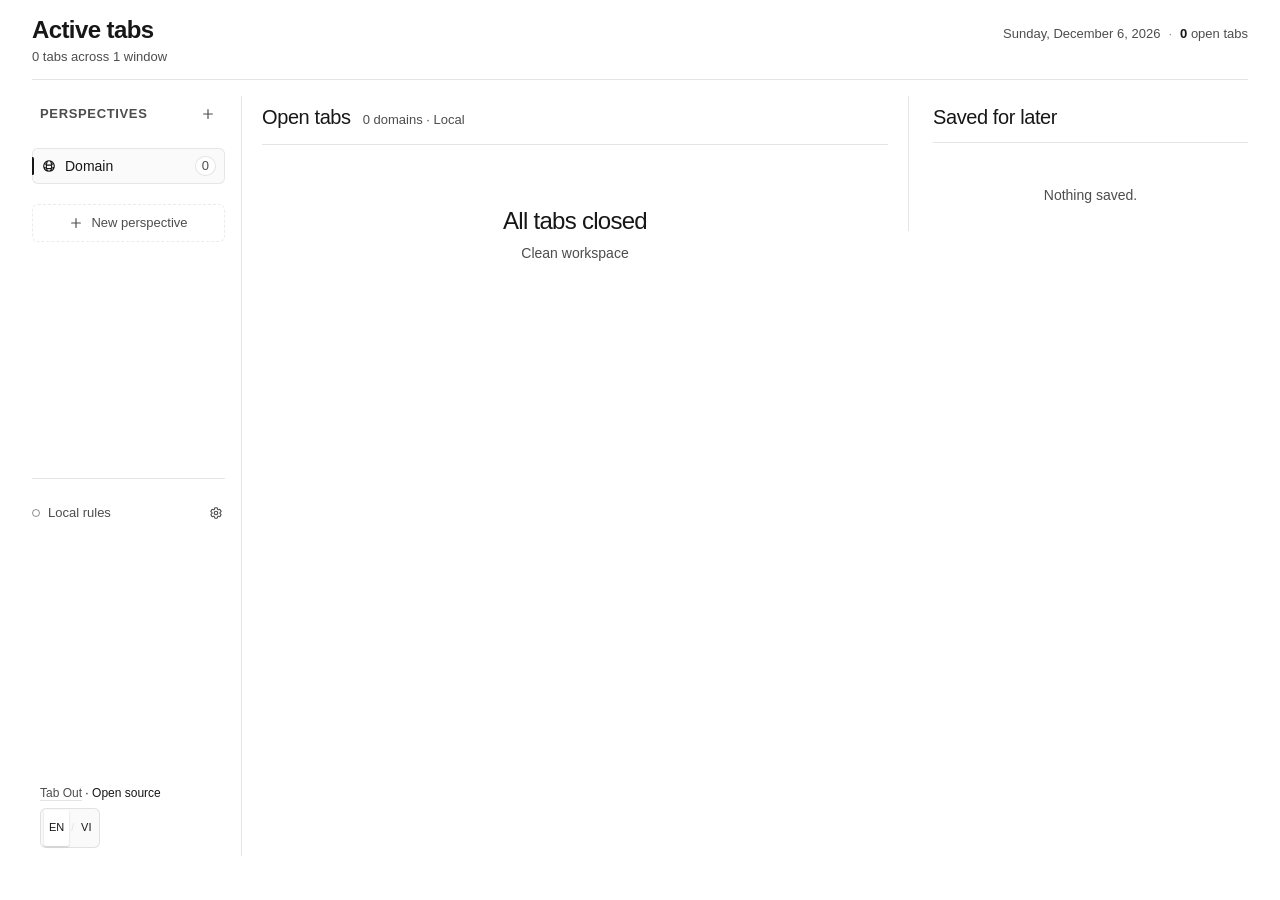
==== commit 1e6a139a: "feat(taxonomy): modernize perspective templates, align category rules, and add TDD suite" ====
--- a/extension/index.html
+++ b/extension/index.html
@@ -45,7 +45,7 @@
           </svg>
         </div>
         <div class="tab-cleanup-text">
-          You have <strong id="tabOutDupeCount"></strong> Tab Out tabs open
+          <span data-i18n="banner.dupe_prefix">You have</span> <strong id="tabOutDupeCount"></strong> <span data-i18n="banner.dupe_suffix">Tab Out tabs open</span>
         </div>
       </div>
       <div class="tab-cleanup-actions">
@@ -83,22 +83,13 @@
         </button>
 
         <div class="perspective-telemetry" id="perspectiveTelemetry">
-          <div class="telemetry-item" id="telemetryAiStatus" title="OpenRouter Jev status">
+          <div class="telemetry-item" id="telemetryAiStatus" title="AI classification status">
             <span class="telemetry-dot ready"></span>
-            <span class="telemetry-label">OpenRouter (Jev)</span>
+            <span class="telemetry-label" data-i18n="telemetry.status_active">Local classification active</span>
             <button type="button" class="telemetry-config-btn" data-action="open-api-key-modal" title="Configure OpenRouter API key" aria-label="Configure OpenRouter API key" data-i18n-title="rail.openrouter_config" data-i18n-aria-label="rail.openrouter_config">
               <svg xmlns="http://www.w3.org/2000/svg" fill="none" viewBox="0 0 24 24" stroke-width="2" stroke="currentColor"><path stroke-linecap="round" stroke-linejoin="round" d="M9.594 3.94c.09-.542.56-.94 1.11-.94h2.593c.55 0 1.02.398 1.11.94l.213 1.281c.063.374.313.686.645.87.074.04.147.083.22.127.325.196.72.257 1.075.124l1.217-.456a1.125 1.125 0 0 1 1.37.49l1.296 2.247a1.125 1.125 0 0 1-.26 1.431l-1.003.827c-.293.241-.438.613-.43.992a7.723 7.723 0 0 1 0 .255c-.008.378.137.75.43.991l1.004.827c.424.35.534.955.26 1.43l-1.298 2.247a1.125 1.125 0 0 1-1.369.491l-1.217-.456c-.355-.133-.75-.072-1.076.124a6.47 6.47 0 0 1-.22.128c-.331.183-.581.495-.644.869l-.213 1.281c-.09.543-.56.94-1.11.94h-2.594c-.55 0-1.019-.398-1.11-.94l-.213-1.281c-.062-.374-.312-.686-.644-.87a6.52 6.52 0 0 1-.22-.127c-.325-.196-.72-.257-1.076-.124l-1.217.456a1.125 1.125 0 0 1-1.369-.49l-1.297-2.247a1.125 1.125 0 0 1 .26-1.431l1.004-.827c.292-.24.437-.613.43-.991a6.932 6.932 0 0 1 0-.255c.007-.38-.138-.751-.43-.992l-1.004-.827a1.125 1.125 0 0 1-.26-1.43l1.297-2.247a1.125 1.125 0 0 1 1.37-.491l1.216.456c.356.133.751.072 1.076-.124.072-.044.146-.086.22-.128.332-.183.582-.495.644-.869l.214-1.28Z" /><path stroke-linecap="round" stroke-linejoin="round" d="M15 12a3 3 0 1 1-6 0 3 3 0 0 1 6 0Z" /></svg>
             </button>
           </div>
-        </div>
-
-        <!-- RECENT TABS MINI CARD (Compact MRU Rail Card under OpenRouter Jev) -->
-        <div class="recent-sidebar-card" id="recentSidebarCard" style="display:none" role="region" aria-label="Recent" data-i18n-aria-label="rail.recent_tabs">
-          <div class="recent-sidebar-header">
-            <span class="recent-sidebar-title" data-i18n="rail.recent_tabs">Recent</span>
-            <span class="recent-sidebar-badge" id="recentSidebarBadge">5</span>
-          </div>
-          <div class="recent-sidebar-list" id="recentSidebarList"></div>
         </div>
 
         <!-- RAIL FOOTER (Pinned to Bottom of Left Column — Prevents Layout Shift) -->
@@ -130,7 +121,7 @@
         <!-- Live AI classification loader -->
         <div class="perspective-loader" id="perspectiveLoader" style="display:none">
           <div class="perspective-loader-bar"></div>
-          <span class="perspective-loader-text" data-i18n="telemetry.loading">AI is classifying open tabs with OpenRouter (~typesafe/jev-latest)...</span>
+          <span class="perspective-loader-text" data-i18n="telemetry.loading">AI is classifying open tabs...</span>
         </div>
 
         <!-- Perspective Tags Pills Bar (Subheader overview of active & empty tags) -->
@@ -203,10 +194,27 @@
           <label for="perspectiveNameInput" class="form-label" data-i18n="modal.perspective.name_label">Perspective Name</label>
           <input type="text" id="perspectiveNameInput" class="form-input" placeholder="e.g. Projects, Priority, Reading" data-i18n-placeholder="modal.perspective.name_placeholder" required autocomplete="off" maxlength="50">
         </div>
+        <div class="perspective-template-bar">
+          <span class="perspective-template-label" data-i18n="modal.perspective.template_label">Start with template:</span>
+          <div class="perspective-template-buttons">
+            <button type="button" class="btn-template" data-action="apply-template-topic">
+              <svg xmlns="http://www.w3.org/2000/svg" fill="none" viewBox="0 0 24 24" stroke-width="2" stroke="currentColor"><path stroke-linecap="round" stroke-linejoin="round" d="M9.568 3H5.25A2.25 2.25 0 0 0 3 5.25v4.318c0 .597.237 1.17.659 1.591l9.581 9.581c.699.699 1.78.872 2.607.33a18.095 18.095 0 0 0 5.223-5.223c.542-.827.369-1.908-.33-2.607L11.16 3.66A2.25 2.25 0 0 0 9.568 3Z" /><path stroke-linecap="round" stroke-linejoin="round" d="M6 6h.008v.008H6V6Z" /></svg>
+              <span data-i18n="modal.perspective.template_topic">+ Topic</span>
+            </button>
+            <button type="button" class="btn-template" data-action="apply-template-purpose">
+              <svg xmlns="http://www.w3.org/2000/svg" fill="none" viewBox="0 0 24 24" stroke-width="2" stroke="currentColor"><circle cx="12" cy="12" r="9" /><circle cx="12" cy="12" r="5" /><circle cx="12" cy="12" r="1" /></svg>
+              <span data-i18n="modal.perspective.template_purpose">+ Purpose</span>
+            </button>
+            <button type="button" class="btn-template" data-action="apply-template-priority">
+              <svg xmlns="http://www.w3.org/2000/svg" fill="none" viewBox="0 0 24 24" stroke-width="2" stroke="currentColor"><circle cx="12" cy="12" r="9" /><line x1="12" y1="8" x2="12" y2="12" /><line x1="12" y1="16" x2="12.01" y2="16" /></svg>
+              <span data-i18n="modal.perspective.template_priority">+ Priority</span>
+            </button>
+          </div>
+        </div>
         <div class="form-group">
           <div class="tags-header">
             <label class="form-label" data-i18n="modal.perspective.tags_label">Tags & AI Classification Rules</label>
-            <span class="tags-hint" data-i18n="modal.perspective.tags_hint">Each tag has a name and instruct description for OpenRouter Jev classification</span>
+            <span class="tags-hint" data-i18n="modal.perspective.tags_hint">Each tag has a name and optional description for automatic classification</span>
           </div>
           <div class="tags-container" id="perspectiveTagsContainer">
             <!-- Dynamic Tag Rows injected by JS -->
@@ -253,7 +261,7 @@
         <div class="form-group">
           <label for="apiKeyInput" class="form-label" data-i18n="modal.settings.api_key_label">OpenRouter API Key (Optional)</label>
           <input type="password" id="apiKeyInput" class="form-input" placeholder="sk-or-v1-... (leave blank to use smart local rules)" data-i18n-placeholder="modal.settings.api_key_placeholder" autocomplete="off">
-          <span class="form-help" data-i18n="modal.settings.api_key_help">Uses <code>~typesafe/jev-latest</code> via OpenRouter Decisions API. If empty or offline, local rules are used instantly.</span>
+          <span class="form-help" data-i18n="modal.settings.api_key_help">Uses OpenRouter to automatically categorize open tabs. If empty or offline, fast local rules are used instantly without sending data externally.</span>
         </div>
         <div class="perspective-modal-actions">
           <button type="button" class="btn-secondary" data-action="close-api-key-modal" data-i18n="modal.settings.cancel">Cancel</button>
--- a/extension/style.css
+++ b/extension/style.css
@@ -646,7 +646,7 @@
 }
 
 .cockpit-columns {
-  grid-template-columns: 210px minmax(0, 1fr) 300px;
+  grid-template-columns: 210px minmax(0, 1fr) 340px;
   gap: var(--vbg-space-5);
 }
 
@@ -666,6 +666,7 @@
   min-height: calc(100vh - 140px);
   max-height: calc(100vh - 48px);
   overflow-y: auto;
+  overflow-x: hidden;
 }
 
 /* ---- Rail Footer (Pinned to Bottom of Column 1) ---- */
@@ -704,6 +705,13 @@
   align-items: center;
   justify-content: space-between;
   gap: var(--vbg-space-2);
+  flex-wrap: wrap;
+  row-gap: 6px;
+}
+
+.rail-footer-content span,
+.rail-footer-content a {
+  white-space: nowrap;
 }
 
 .lang-switcher {
@@ -1531,7 +1539,7 @@
 
 @media (max-width: 1080px) {
   .cockpit-columns {
-    grid-template-columns: 180px minmax(0, 1fr) 260px;
+    grid-template-columns: 190px minmax(0, 1fr) 290px;
     gap: var(--vbg-space-4);
   }
 }
@@ -1651,10 +1659,13 @@
   font-size: var(--vbg-type-compact);
   color: var(--vbg-text-primary);
   text-decoration: none;
-  display: block;
+  display: -webkit-box;
+  -webkit-box-orient: vertical;
+  -webkit-line-clamp: 2;
+  line-clamp: 2;
   overflow: hidden;
   text-overflow: ellipsis;
-  white-space: nowrap;
+  word-break: break-word;
   transition: color 0.15s ease;
 }
 
@@ -2030,9 +2041,13 @@
 }
 
 .archive-item-text {
+  display: -webkit-box;
+  -webkit-box-orient: vertical;
+  -webkit-line-clamp: 2;
+  line-clamp: 2;
   overflow: hidden;
   text-overflow: ellipsis;
-  white-space: nowrap;
+  word-break: break-word;
 }
 
 .archive-item-date {
@@ -2279,6 +2294,62 @@
   display: flex;
   flex-direction: column;
   gap: var(--vbg-space-1);
+}
+
+.perspective-template-bar {
+  display: flex;
+  align-items: center;
+  gap: var(--vbg-space-3);
+  padding: var(--vbg-space-2) var(--vbg-space-3);
+  background: var(--vbg-surface-secondary);
+  border: 1px solid var(--vbg-border-subtle);
+  border-radius: var(--vbg-radius-small);
+}
+
+.perspective-template-label {
+  font-size: var(--vbg-type-metadata);
+  color: var(--vbg-text-secondary);
+  white-space: nowrap;
+}
+
+.perspective-template-buttons {
+  display: flex;
+  align-items: center;
+  gap: var(--vbg-space-2);
+  flex-wrap: wrap;
+}
+
+.btn-template {
+  display: inline-flex;
+  align-items: center;
+  gap: var(--vbg-space-1);
+  background: var(--vbg-surface-primary);
+  border: 1px solid var(--vbg-border-subtle);
+  border-radius: var(--vbg-radius-small);
+  padding: 3px 8px;
+  font-size: var(--vbg-type-metadata);
+  font-weight: var(--vbg-weight-medium);
+  color: var(--vbg-text-primary);
+  cursor: pointer;
+  transition: all 0.15s ease;
+  line-height: 1.3;
+}
+
+.btn-template svg {
+  width: 12px;
+  height: 12px;
+  color: var(--vbg-text-secondary);
+}
+
+.btn-template:hover {
+  background: var(--vbg-surface-secondary);
+  border-color: var(--vbg-border-default);
+  color: var(--vbg-text-primary);
+}
+
+.btn-template:focus-visible {
+  outline: 2px solid var(--vbg-focus);
+  outline-offset: 1px;
 }
 
 .form-label {
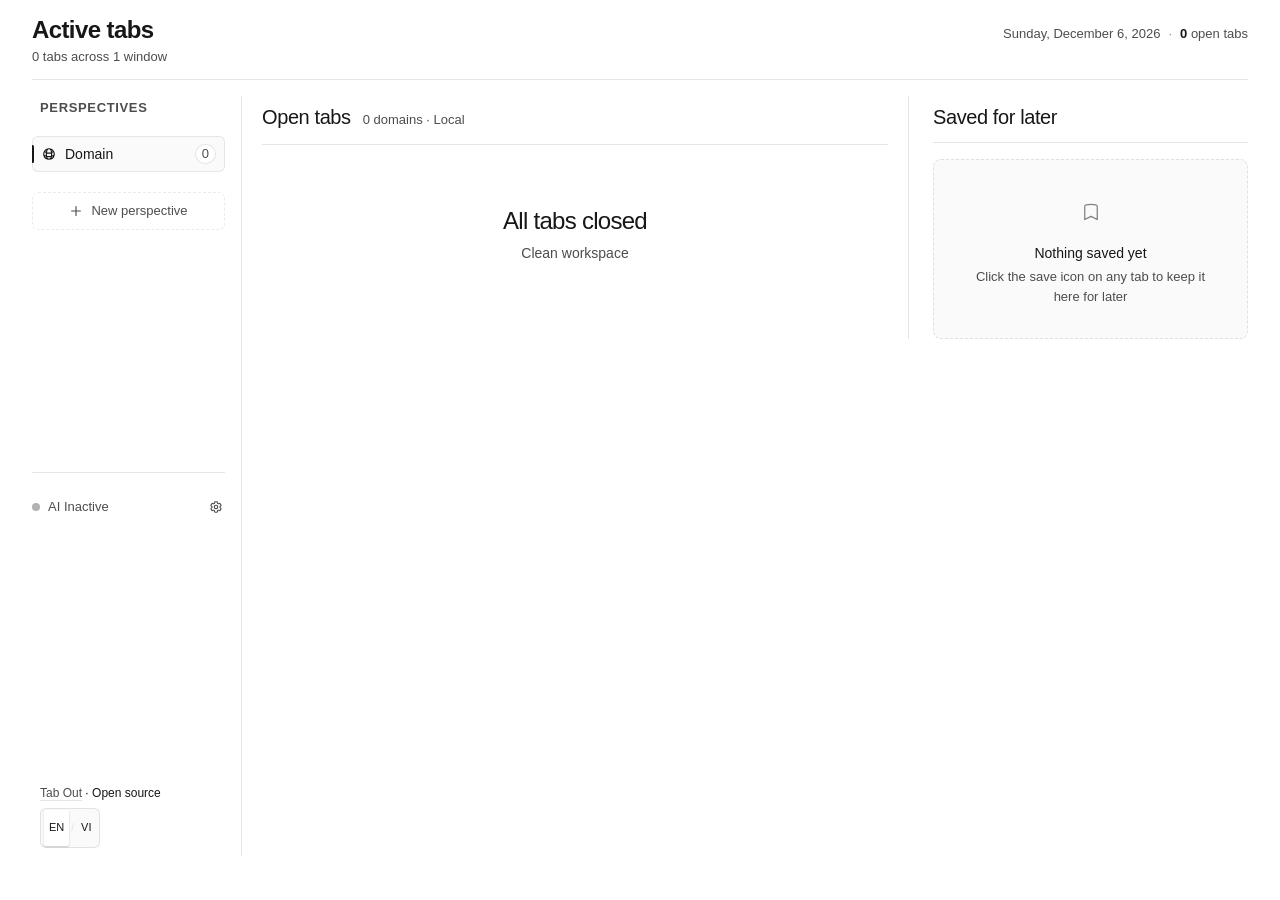
==== commit 27b9f84d: "feat(ai-lock): deactivate smart local heuristics and enforce domain-only mode when Jev is inactive" ====
--- a/extension/index.html
+++ b/extension/index.html
@@ -66,11 +66,6 @@
       <aside class="perspective-rail" id="perspectiveRail">
         <div class="perspective-header">
           <span class="perspective-title" data-i18n="rail.perspectives">Perspectives</span>
-          <button type="button" class="perspective-add-icon-btn" data-action="open-perspective-modal" title="Add new perspective" aria-label="Add new perspective" data-i18n-title="rail.add_perspective" data-i18n-aria-label="rail.add_perspective">
-            <svg xmlns="http://www.w3.org/2000/svg" fill="none" viewBox="0 0 24 24" stroke-width="2" stroke="currentColor">
-              <path stroke-linecap="round" stroke-linejoin="round" d="M12 4.5v15m7.5-7.5h-15" />
-            </svg>
-          </button>
         </div>
 
         <nav class="perspective-list" id="perspectiveList" aria-label="Perspectives"></nav>
@@ -84,8 +79,8 @@
 
         <div class="perspective-telemetry" id="perspectiveTelemetry">
           <div class="telemetry-item" id="telemetryAiStatus" title="AI classification status">
-            <span class="telemetry-dot ready"></span>
-            <span class="telemetry-label" data-i18n="telemetry.status_active">Local classification active</span>
+            <span class="telemetry-dot inactive"></span>
+            <span class="telemetry-label" data-i18n="telemetry.status_inactive">AI Inactive</span>
             <button type="button" class="telemetry-config-btn" data-action="open-api-key-modal" title="Configure OpenRouter API key" aria-label="Configure OpenRouter API key" data-i18n-title="rail.openrouter_config" data-i18n-aria-label="rail.openrouter_config">
               <svg xmlns="http://www.w3.org/2000/svg" fill="none" viewBox="0 0 24 24" stroke-width="2" stroke="currentColor"><path stroke-linecap="round" stroke-linejoin="round" d="M9.594 3.94c.09-.542.56-.94 1.11-.94h2.593c.55 0 1.02.398 1.11.94l.213 1.281c.063.374.313.686.645.87.074.04.147.083.22.127.325.196.72.257 1.075.124l1.217-.456a1.125 1.125 0 0 1 1.37.49l1.296 2.247a1.125 1.125 0 0 1-.26 1.431l-1.003.827c-.293.241-.438.613-.43.992a7.723 7.723 0 0 1 0 .255c-.008.378.137.75.43.991l1.004.827c.424.35.534.955.26 1.43l-1.298 2.247a1.125 1.125 0 0 1-1.369.491l-1.217-.456c-.355-.133-.75-.072-1.076.124a6.47 6.47 0 0 1-.22.128c-.331.183-.581.495-.644.869l-.213 1.281c-.09.543-.56.94-1.11.94h-2.594c-.55 0-1.019-.398-1.11-.94l-.213-1.281c-.062-.374-.312-.686-.644-.87a6.52 6.52 0 0 1-.22-.127c-.325-.196-.72-.257-1.076-.124l-1.217.456a1.125 1.125 0 0 1-1.369-.49l-1.297-2.247a1.125 1.125 0 0 1 .26-1.431l1.004-.827c.292-.24.437-.613.43-.991a6.932 6.932 0 0 1 0-.255c.007-.38-.138-.751-.43-.992l-1.004-.827a1.125 1.125 0 0 1-.26-1.43l1.297-2.247a1.125 1.125 0 0 1 1.37-.491l1.216.456c.356.133.751.072 1.076-.124.072-.044.146-.086.22-.128.332-.183.582-.495.644-.869l.214-1.28Z" /><path stroke-linecap="round" stroke-linejoin="round" d="M15 12a3 3 0 1 1-6 0 3 3 0 0 1 6 0Z" /></svg>
             </button>
@@ -143,8 +138,14 @@
         <div class="deferred-list" id="deferredList" style="display:none"></div>
 
         <!-- Empty state -->
-        <div class="deferred-empty" id="deferredEmpty" data-i18n="saved.empty">
-          Nothing saved.
+        <div class="deferred-empty" id="deferredEmpty">
+          <div class="deferred-empty-icon" aria-hidden="true">
+            <svg xmlns="http://www.w3.org/2000/svg" fill="none" viewBox="0 0 24 24" stroke-width="1.5" stroke="currentColor">
+              <path stroke-linecap="round" stroke-linejoin="round" d="M17.593 3.322c1.1.128 1.907 1.077 1.907 2.185V21L12 17.25 4.5 21V5.507c0-1.108.806-2.057 1.907-2.185a48.507 48.507 0 0 1 11.186 0Z" />
+            </svg>
+          </div>
+          <p class="deferred-empty-title" data-i18n="saved.empty_title">Nothing saved yet</p>
+          <p class="deferred-empty-hint" data-i18n="saved.empty_hint">Click the save icon on any tab to keep it here for later</p>
         </div>
 
         <!-- Recently closed section (5 most recently closed tabs) -->
@@ -224,7 +225,6 @@
             <span data-i18n="modal.perspective.add_tag">Add tag</span>
           </button>
           <div class="tags-system-fallback-hint" id="perspectiveFallbackHint">
-            <span class="fallback-dot" aria-hidden="true">•</span>
             <span data-i18n="modal.perspective.fallback_hint">Tag "Other" is the default for uncategorized tabs (managed by system, cannot be deleted).</span>
           </div>
         </div>
@@ -260,8 +260,8 @@
         </div>
         <div class="form-group">
           <label for="apiKeyInput" class="form-label" data-i18n="modal.settings.api_key_label">OpenRouter API Key (Optional)</label>
-          <input type="password" id="apiKeyInput" class="form-input" placeholder="sk-or-v1-... (leave blank to use smart local rules)" data-i18n-placeholder="modal.settings.api_key_placeholder" autocomplete="off">
-          <span class="form-help" data-i18n="modal.settings.api_key_help">Uses OpenRouter to automatically categorize open tabs. If empty or offline, fast local rules are used instantly without sending data externally.</span>
+          <input type="password" id="apiKeyInput" class="form-input" placeholder="sk-or-v1-... (required for custom perspectives)" data-i18n-placeholder="modal.settings.api_key_placeholder" autocomplete="off">
+          <span class="form-help" data-i18n="modal.settings.api_key_help">Uses OpenRouter (Model Jev) to categorize open tabs under custom perspectives. Without an API key, Tab Out organizes tabs cleanly by Domain.</span>
         </div>
         <div class="perspective-modal-actions">
           <button type="button" class="btn-secondary" data-action="close-api-key-modal" data-i18n="modal.settings.cancel">Cancel</button>
--- a/extension/style.css
+++ b/extension/style.css
@@ -774,29 +774,6 @@
   color: var(--vbg-text-secondary);
 }
 
-.perspective-add-icon-btn {
-  background: none;
-  border: none;
-  color: var(--vbg-text-secondary);
-  cursor: pointer;
-  padding: 2px;
-  border-radius: var(--vbg-radius-small);
-  display: flex;
-  align-items: center;
-  justify-content: center;
-  transition: color 0.15s ease, background-color 0.15s ease;
-}
-
-.perspective-add-icon-btn svg {
-  width: 14px;
-  height: 14px;
-}
-
-.perspective-add-icon-btn:hover {
-  color: var(--vbg-text-primary);
-  background: var(--vbg-surface-secondary);
-}
-
 .perspective-list {
   display: flex;
   flex-direction: column;
@@ -839,6 +816,20 @@
   background: var(--vbg-surface-secondary);
   color: var(--vbg-text-primary);
   border-color: var(--vbg-border-default);
+}
+
+.perspective-tab.locked {
+  opacity: 0.5;
+  cursor: pointer;
+}
+
+.perspective-tab.locked:hover {
+  opacity: 0.8;
+  background: var(--vbg-surface-secondary);
+}
+
+.perspective-tab.locked .perspective-tab-name {
+  color: var(--vbg-text-tertiary);
 }
 
 .perspective-tab.active::before {
@@ -998,6 +989,12 @@
 
 .telemetry-dot.auth-blocked {
   background: var(--vbg-color-error);
+  box-shadow: none;
+}
+
+.telemetry-dot.inactive {
+  background: var(--vbg-text-tertiary, #666);
+  opacity: 0.5;
   box-shadow: none;
 }
 
@@ -1733,9 +1730,52 @@
 }
 
 .deferred-empty {
+  display: flex;
+  flex-direction: column;
+  align-items: center;
+  justify-content: center;
+  text-align: center;
+  padding: var(--vbg-space-8) var(--vbg-space-4);
+  background: var(--vbg-surface-secondary);
+  border: 1px dashed var(--vbg-border-subtle);
+  border-radius: var(--vbg-radius);
+  margin-top: var(--vbg-space-2);
+}
+
+.deferred-empty-icon {
+  display: flex;
+  align-items: center;
+  justify-content: center;
+  width: 40px;
+  height: 40px;
+  border-radius: 9999px;
+  background: rgba(255, 255, 255, 0.04);
+  color: var(--vbg-text-secondary);
+  opacity: 0.7;
+  margin-inline: auto;
+  margin-bottom: var(--vbg-space-3);
+}
+
+.deferred-empty-icon svg {
+  width: 20px;
+  height: 20px;
+}
+
+.deferred-empty-title {
+  margin: 0 0 var(--vbg-space-1) 0;
   font-size: var(--vbg-type-compact);
-  color: var(--vbg-text-secondary);
-  padding: var(--vbg-space-6) 0;
+  font-weight: var(--vbg-weight-medium);
+  color: var(--vbg-text-primary);
+  line-height: 1.4;
+  text-align: center;
+}
+
+.deferred-empty-hint {
+  margin: 0 auto;
+  font-size: var(--vbg-type-metadata);
+  color: var(--vbg-text-secondary);
+  line-height: 1.5;
+  max-width: 240px;
   text-align: center;
 }
 
@@ -2233,7 +2273,7 @@
   border: 1px solid var(--vbg-border-default);
   border-radius: var(--vbg-radius);
   width: 100%;
-  max-width: 580px;
+  max-width: 620px;
   padding: var(--vbg-space-5);
   box-shadow: 0 16px 36px rgba(0, 0, 0, 0.4);
   animation: taboutScaleUp 0.18s cubic-bezier(0.16, 1, 0.3, 1);
@@ -2618,20 +2658,35 @@
 }
 
 .tag-field-name {
-  flex: 0 0 135px;
-  width: 135px;
+  flex: 0 0 175px;
+  width: 175px;
   min-width: 0;
-  height: 32px;
+  height: 34px;
+  min-height: 34px !important;
+  max-height: 34px;
+  border: 1px solid var(--vbg-border-subtle) !important;
+  border-radius: var(--vbg-radius-small) !important;
   box-sizing: border-box;
+  font-weight: var(--vbg-weight-medium);
+  padding: 0 var(--vbg-space-3);
+  background: var(--vbg-surface-primary) !important;
+  color: var(--vbg-text-primary);
+  transition: border-color 0.15s ease, box-shadow 0.15s ease;
+}
+
+.tag-field-name:focus {
+  outline: none !important;
+  border-color: var(--vbg-focus, #0070f3) !important;
+  box-shadow: 0 0 0 1px var(--vbg-focus, #0070f3) !important;
 }
 
 .tag-field-desc {
   flex: 1;
   min-width: 0;
-  height: 32px;
-  min-height: 32px;
+  height: 34px;
+  min-height: 34px;
   line-height: 1.45;
-  padding: 5px var(--vbg-space-3);
+  padding: 6px var(--vbg-space-3);
   resize: none;
   overflow: hidden;
   white-space: nowrap;
@@ -2639,18 +2694,24 @@
   box-sizing: border-box;
   font-family: inherit;
   font-size: var(--vbg-type-compact);
-  border-radius: var(--vbg-radius-small);
+  border: 1px solid var(--vbg-border-subtle) !important;
+  border-radius: var(--vbg-radius-small) !important;
+  background: var(--vbg-surface-primary) !important;
+  color: var(--vbg-text-secondary);
   transition: height 0.22s cubic-bezier(0.16, 1, 0.3, 1),
               min-height 0.22s cubic-bezier(0.16, 1, 0.3, 1),
               border-color 0.15s ease,
-              background-color 0.15s ease,
-              box-shadow 0.15s ease;
+              box-shadow 0.15s ease,
+              color 0.15s ease;
 }
 
 .tag-row.is-desc-expanded .tag-field-desc,
 .tag-field-desc:focus {
   white-space: pre-wrap;
-  box-shadow: 0 2px 10px rgba(0, 0, 0, 0.35);
+  outline: none !important;
+  border-color: var(--vbg-focus, #0070f3) !important;
+  box-shadow: 0 0 0 1px var(--vbg-focus, #0070f3) !important;
+  color: var(--vbg-text-primary);
 }
 
 @media (prefers-reduced-motion: reduce) {
@@ -2670,9 +2731,11 @@
   .tag-field-name {
     flex: 1 1 auto;
     width: 100%;
+    border-radius: var(--vbg-radius-small) !important;
   }
   .tag-field-desc {
     width: 100%;
+    border-radius: var(--vbg-radius-small) !important;
   }
 }
 
@@ -2683,10 +2746,10 @@
   display: inline-flex !important;
   align-items: center !important;
   justify-content: center !important;
-  width: 32px !important;
-  height: 32px !important;
-  min-height: 32px !important;
-  max-height: 32px !important;
+  width: 34px !important;
+  height: 34px !important;
+  min-height: 34px !important;
+  max-height: 34px !important;
   padding: 0 !important;
   margin: 0 !important;
   background: transparent !important;
@@ -2906,11 +2969,6 @@
   color: var(--vbg-text-secondary);
 }
 
-.tags-system-fallback-hint .fallback-dot {
-  color: var(--vbg-text-tertiary);
-  font-size: 14px;
-}
-
 .perspective-modal-actions {
   display: flex;
   align-items: center;
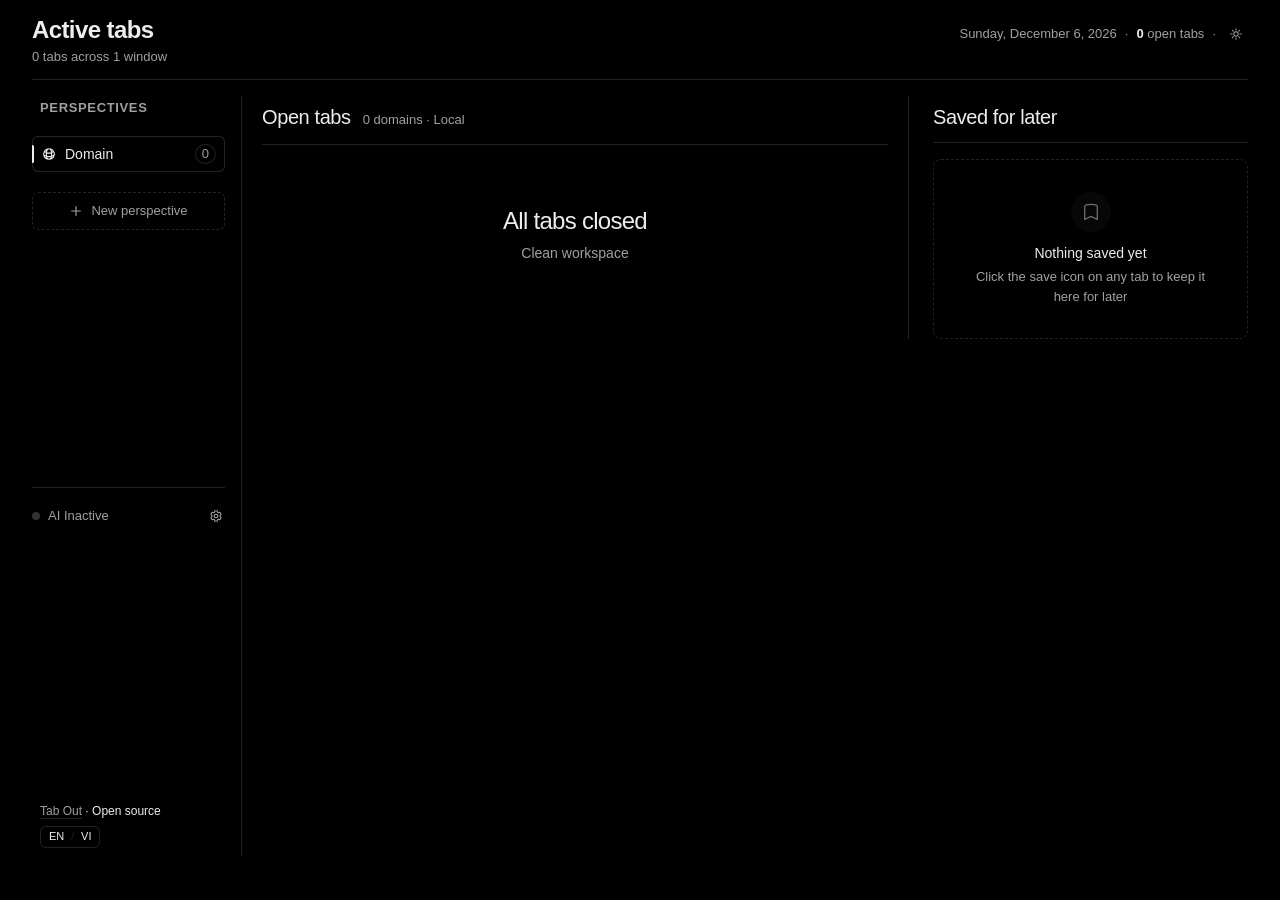
==== commit f480a749: "feat: run Jev in the service worker and add perspective focus UI Every Jev request now goes through " ====
--- a/extension/index.html
+++ b/extension/index.html
@@ -11,7 +11,7 @@
   <!-- Tab Out Page-Owned Custom Styling -->
   <link rel="stylesheet" href="style.css">
 </head>
-<body class="vbg-report">
+<body class="vbg-report" data-theme="dark">
 <div class="vbg-shell">
   <a class="vbg-skip-link" href="#main" data-i18n="header.skip_link">Skip to content</a>
 
@@ -28,6 +28,12 @@
         <span class="tabout-date" id="dateDisplay"></span>
         <span class="tabout-meta-sep" aria-hidden="true">&middot;</span>
         <span class="tabout-meta-tabs"><strong id="statTabs">0</strong> <span id="statTabsSuffix" data-i18n="header.open_tabs_count_suffix">open tabs</span></span>
+        <span class="tabout-meta-sep" aria-hidden="true">&middot;</span>
+        <button type="button" class="theme-toggle-btn" id="themeToggleBtn" data-variant="tertiary" data-action="toggle-theme" title="Switch to light mode" aria-label="Switch to light mode" data-i18n-title="theme.toggle_light" data-i18n-aria-label="theme.toggle_light">
+          <svg class="theme-icon theme-icon-sun" xmlns="http://www.w3.org/2000/svg" fill="none" viewBox="0 0 24 24" stroke-width="1.75" stroke="currentColor" aria-hidden="true">
+            <path stroke-linecap="round" stroke-linejoin="round" d="M12 3v2.25m6.364.386-1.591 1.591M21 12h-2.25m-.386 6.364-1.591-1.591M12 18.75V21m-4.773-4.227-1.591 1.591M5.25 12H3m4.227-4.773L5.636 5.636M15.75 12a3.75 3.75 0 1 1-7.5 0 3.75 3.75 0 0 1 7.5 0Z" />
+          </svg>
+        </button>
       </div>
     </div>
   </header>
@@ -49,8 +55,8 @@
         </div>
       </div>
       <div class="tab-cleanup-actions">
-        <button type="button" class="tab-cleanup-btn" data-action="close-tabout-dupes" data-i18n="banner.close_extras">Close extras</button>
-        <button type="button" class="tab-cleanup-dismiss" data-action="dismiss-tabout-dupes" title="Dismiss notification" aria-label="Dismiss notification" data-i18n-title="banner.dismiss" data-i18n-aria-label="banner.dismiss">
+        <button type="button" class="tab-cleanup-btn" data-variant="secondary" data-action="close-tabout-dupes" data-i18n="banner.close_extras">Close extras</button>
+        <button type="button" class="tab-cleanup-dismiss" data-variant="tertiary" data-action="dismiss-tabout-dupes" title="Dismiss notification" aria-label="Dismiss notification" data-i18n-title="banner.dismiss" data-i18n-aria-label="banner.dismiss">
           <svg xmlns="http://www.w3.org/2000/svg" fill="none" viewBox="0 0 24 24" stroke-width="2" stroke="currentColor">
             <path stroke-linecap="round" stroke-linejoin="round" d="M6 18L18 6M6 6l12 12" />
           </svg>
@@ -70,7 +76,7 @@
 
         <nav class="perspective-list" id="perspectiveList" aria-label="Perspectives"></nav>
 
-        <button type="button" class="perspective-add-btn" data-action="open-perspective-modal">
+        <button type="button" class="perspective-add-btn" data-variant="tertiary" data-action="open-perspective-modal">
           <svg xmlns="http://www.w3.org/2000/svg" fill="none" viewBox="0 0 24 24" stroke-width="2" stroke="currentColor">
             <path stroke-linecap="round" stroke-linejoin="round" d="M12 4.5v15m7.5-7.5h-15" />
           </svg>
@@ -81,7 +87,7 @@
           <div class="telemetry-item" id="telemetryAiStatus" title="AI classification status">
             <span class="telemetry-dot inactive"></span>
             <span class="telemetry-label" data-i18n="telemetry.status_inactive">AI Inactive</span>
-            <button type="button" class="telemetry-config-btn" data-action="open-api-key-modal" title="Configure OpenRouter API key" aria-label="Configure OpenRouter API key" data-i18n-title="rail.openrouter_config" data-i18n-aria-label="rail.openrouter_config">
+            <button type="button" class="telemetry-config-btn" data-variant="tertiary" data-action="open-api-key-modal" title="Configure OpenRouter API key" aria-label="Configure OpenRouter API key" data-i18n-title="rail.openrouter_config" data-i18n-aria-label="rail.openrouter_config">
               <svg xmlns="http://www.w3.org/2000/svg" fill="none" viewBox="0 0 24 24" stroke-width="2" stroke="currentColor"><path stroke-linecap="round" stroke-linejoin="round" d="M9.594 3.94c.09-.542.56-.94 1.11-.94h2.593c.55 0 1.02.398 1.11.94l.213 1.281c.063.374.313.686.645.87.074.04.147.083.22.127.325.196.72.257 1.075.124l1.217-.456a1.125 1.125 0 0 1 1.37.49l1.296 2.247a1.125 1.125 0 0 1-.26 1.431l-1.003.827c-.293.241-.438.613-.43.992a7.723 7.723 0 0 1 0 .255c-.008.378.137.75.43.991l1.004.827c.424.35.534.955.26 1.43l-1.298 2.247a1.125 1.125 0 0 1-1.369.491l-1.217-.456c-.355-.133-.75-.072-1.076.124a6.47 6.47 0 0 1-.22.128c-.331.183-.581.495-.644.869l-.213 1.281c-.09.543-.56.94-1.11.94h-2.594c-.55 0-1.019-.398-1.11-.94l-.213-1.281c-.062-.374-.312-.686-.644-.87a6.52 6.52 0 0 1-.22-.127c-.325-.196-.72-.257-1.076-.124l-1.217.456a1.125 1.125 0 0 1-1.369-.49l-1.297-2.247a1.125 1.125 0 0 1 .26-1.431l1.004-.827c.292-.24.437-.613.43-.991a6.932 6.932 0 0 1 0-.255c.007-.38-.138-.751-.43-.992l-1.004-.827a1.125 1.125 0 0 1-.26-1.43l1.297-2.247a1.125 1.125 0 0 1 1.37-.491l1.216.456c.356.133.751.072 1.076-.124.072-.044.146-.086.22-.128.332-.183.582-.495.644-.869l.214-1.28Z" /><path stroke-linecap="round" stroke-linejoin="round" d="M15 12a3 3 0 1 1-6 0 3 3 0 0 1 6 0Z" /></svg>
             </button>
           </div>
@@ -92,9 +98,9 @@
           <div class="rail-footer-content">
             <span><a href="https://github.com/zarazhangrui/tab-out" target="_blank" rel="noopener">Tab Out</a> &middot; <span data-i18n="rail.open_source">Open source</span></span>
             <div class="lang-switcher" id="langSwitcher" role="group" aria-label="Language selector">
-              <button type="button" class="lang-btn active" data-lang="en" title="English">EN</button>
+              <button type="button" class="lang-btn active" data-variant="tertiary" data-lang="en" title="English">EN</button>
               <span class="lang-sep">/</span>
-              <button type="button" class="lang-btn" data-lang="vi" title="Tiếng Việt">VI</button>
+              <button type="button" class="lang-btn" data-variant="tertiary" data-lang="vi" title="Tiếng Việt">VI</button>
             </div>
           </div>
         </footer>
@@ -159,7 +165,7 @@
 
         <!-- Archive section -->
         <div class="deferred-archive" id="deferredArchive" style="display:none">
-          <button type="button" class="archive-toggle open" id="archiveToggle" data-action="toggle-archive" aria-expanded="true" aria-label="Toggle archive">
+          <button type="button" class="archive-toggle open" id="archiveToggle" data-variant="tertiary" data-action="toggle-archive" aria-expanded="true" aria-label="Toggle archive">
             <span class="archive-toggle-label"><span data-i18n="archive.toggle_label">Archive</span> <span class="archive-count" id="archiveCount"></span></span>
             <svg class="archive-chevron" xmlns="http://www.w3.org/2000/svg" fill="none" viewBox="0 0 24 24" stroke-width="2" stroke="currentColor"><path stroke-linecap="round" stroke-linejoin="round" d="m19.5 8.25-7.5 7.5-7.5-7.5" /></svg>
           </button>
@@ -185,7 +191,7 @@
     <div class="perspective-modal" role="dialog" aria-modal="true" aria-labelledby="perspectiveModalTitle">
       <div class="perspective-modal-header">
         <h3 class="perspective-modal-title" id="perspectiveModalTitle" data-i18n="modal.perspective.title_new">New Perspective</h3>
-        <button type="button" class="perspective-modal-close" data-action="close-perspective-modal" aria-label="Close modal">
+        <button type="button" class="perspective-modal-close" data-variant="tertiary" data-action="close-perspective-modal" aria-label="Close modal">
           <svg xmlns="http://www.w3.org/2000/svg" fill="none" viewBox="0 0 24 24" stroke-width="2" stroke="currentColor"><path stroke-linecap="round" stroke-linejoin="round" d="M6 18 18 6M6 6l12 12" /></svg>
         </button>
       </div>
@@ -198,15 +204,15 @@
         <div class="perspective-template-bar">
           <span class="perspective-template-label" data-i18n="modal.perspective.template_label">Start with template:</span>
           <div class="perspective-template-buttons">
-            <button type="button" class="btn-template" data-action="apply-template-topic">
+            <button type="button" class="btn-template" data-variant="tertiary" data-action="apply-template-topic">
               <svg xmlns="http://www.w3.org/2000/svg" fill="none" viewBox="0 0 24 24" stroke-width="2" stroke="currentColor"><path stroke-linecap="round" stroke-linejoin="round" d="M9.568 3H5.25A2.25 2.25 0 0 0 3 5.25v4.318c0 .597.237 1.17.659 1.591l9.581 9.581c.699.699 1.78.872 2.607.33a18.095 18.095 0 0 0 5.223-5.223c.542-.827.369-1.908-.33-2.607L11.16 3.66A2.25 2.25 0 0 0 9.568 3Z" /><path stroke-linecap="round" stroke-linejoin="round" d="M6 6h.008v.008H6V6Z" /></svg>
               <span data-i18n="modal.perspective.template_topic">+ Topic</span>
             </button>
-            <button type="button" class="btn-template" data-action="apply-template-purpose">
+            <button type="button" class="btn-template" data-variant="tertiary" data-action="apply-template-purpose">
               <svg xmlns="http://www.w3.org/2000/svg" fill="none" viewBox="0 0 24 24" stroke-width="2" stroke="currentColor"><circle cx="12" cy="12" r="9" /><circle cx="12" cy="12" r="5" /><circle cx="12" cy="12" r="1" /></svg>
               <span data-i18n="modal.perspective.template_purpose">+ Purpose</span>
             </button>
-            <button type="button" class="btn-template" data-action="apply-template-priority">
+            <button type="button" class="btn-template" data-variant="tertiary" data-action="apply-template-priority">
               <svg xmlns="http://www.w3.org/2000/svg" fill="none" viewBox="0 0 24 24" stroke-width="2" stroke="currentColor"><circle cx="12" cy="12" r="9" /><line x1="12" y1="8" x2="12" y2="12" /><line x1="12" y1="16" x2="12.01" y2="16" /></svg>
               <span data-i18n="modal.perspective.template_priority">+ Priority</span>
             </button>
@@ -220,7 +226,7 @@
           <div class="tags-container" id="perspectiveTagsContainer">
             <!-- Dynamic Tag Rows injected by JS -->
           </div>
-          <button type="button" class="btn-add-tag" id="addTagRowBtn" data-action="add-tag-row">
+          <button type="button" class="btn-add-tag" id="addTagRowBtn" data-variant="tertiary" data-action="add-tag-row">
             <svg xmlns="http://www.w3.org/2000/svg" fill="none" viewBox="0 0 24 24" stroke-width="2" stroke="currentColor"><path stroke-linecap="round" stroke-linejoin="round" d="M12 4.5v15m7.5-7.5h-15" /></svg>
             <span data-i18n="modal.perspective.add_tag">Add tag</span>
           </button>
@@ -229,11 +235,11 @@
           </div>
         </div>
         <div class="perspective-modal-actions">
-          <button type="button" class="btn-secondary btn-danger" id="perspectiveDeleteBtn" data-action="delete-perspective" style="display:none" data-i18n="modal.perspective.delete">Delete</button>
-          <button type="button" class="btn-secondary" id="perspectiveResetDefaultBtn" data-action="reset-perspective-default" style="display:none" title="Reset default tags" data-i18n-title="modal.perspective.reset_default" data-i18n="modal.perspective.reset_default">Reset to default</button>
+          <button type="button" class="btn-secondary btn-danger" id="perspectiveDeleteBtn" data-variant="secondary" data-action="delete-perspective" style="display:none" data-i18n="modal.perspective.delete">Delete</button>
+          <button type="button" class="btn-secondary" id="perspectiveResetDefaultBtn" data-variant="secondary" data-action="reset-perspective-default" style="display:none" title="Reset default tags" data-i18n-title="modal.perspective.reset_default" data-i18n="modal.perspective.reset_default">Reset to default</button>
           <div class="action-spacer"></div>
-          <button type="button" class="btn-secondary" data-action="close-perspective-modal" data-i18n="modal.perspective.cancel">Cancel</button>
-          <button type="submit" class="btn-primary" id="perspectiveSubmitBtn" data-i18n="modal.perspective.save">Save & Apply</button>
+          <button type="button" class="btn-secondary" data-variant="secondary" data-action="close-perspective-modal" data-i18n="modal.perspective.cancel">Cancel</button>
+          <button type="submit" class="btn-primary" id="perspectiveSubmitBtn" data-variant="primary" data-i18n="modal.perspective.save">Save & Apply</button>
         </div>
       </form>
     </div>
@@ -246,7 +252,7 @@
     <div class="perspective-modal" role="dialog" aria-modal="true" aria-labelledby="apiKeyModalTitle">
       <div class="perspective-modal-header">
         <h3 class="perspective-modal-title" id="apiKeyModalTitle" data-i18n="modal.settings.title">Settings</h3>
-        <button type="button" class="perspective-modal-close" data-action="close-api-key-modal" aria-label="Close modal">
+        <button type="button" class="perspective-modal-close" data-variant="tertiary" data-action="close-api-key-modal" aria-label="Close modal">
           <svg xmlns="http://www.w3.org/2000/svg" fill="none" viewBox="0 0 24 24" stroke-width="2" stroke="currentColor"><path stroke-linecap="round" stroke-linejoin="round" d="M6 18 18 6M6 6l12 12" /></svg>
         </button>
       </div>
@@ -259,13 +265,13 @@
           </select>
         </div>
         <div class="form-group">
-          <label for="apiKeyInput" class="form-label" data-i18n="modal.settings.api_key_label">OpenRouter API Key (Optional)</label>
-          <input type="password" id="apiKeyInput" class="form-input" placeholder="sk-or-v1-... (required for custom perspectives)" data-i18n-placeholder="modal.settings.api_key_placeholder" autocomplete="off">
-          <span class="form-help" data-i18n="modal.settings.api_key_help">Uses OpenRouter (Model Jev) to categorize open tabs under custom perspectives. Without an API key, Tab Out organizes tabs cleanly by Domain.</span>
+          <label for="apiKeyInput" class="form-label" data-i18n="modal.settings.api_key_label">OpenRouter API Key (Model Jev)</label>
+          <input type="password" id="apiKeyInput" class="form-input" placeholder="sk-or-v1-... (required for Jev AI perspectives)" data-i18n-placeholder="modal.settings.api_key_placeholder" autocomplete="off">
+          <span class="form-help" data-i18n="modal.settings.api_key_help">Tab Out uses Model Jev via OpenRouter as its core intelligence engine to categorize open tabs into smart perspectives.</span>
         </div>
         <div class="perspective-modal-actions">
-          <button type="button" class="btn-secondary" data-action="close-api-key-modal" data-i18n="modal.settings.cancel">Cancel</button>
-          <button type="submit" class="btn-primary" data-i18n="modal.settings.save">Save Settings</button>
+          <button type="button" class="btn-secondary" data-variant="secondary" data-action="close-api-key-modal" data-i18n="modal.settings.cancel">Cancel</button>
+          <button type="submit" class="btn-primary" data-variant="primary" data-i18n="modal.settings.save">Save Settings</button>
         </div>
       </form>
     </div>
@@ -278,7 +284,7 @@
     <div class="perspective-modal confirm-modal" role="alertdialog" aria-modal="true" aria-labelledby="confirmModalTitle" aria-describedby="confirmModalDesc">
       <div class="perspective-modal-header">
         <h3 class="perspective-modal-title" id="confirmModalTitle" data-i18n="modal.confirm.title">Confirmation</h3>
-        <button type="button" class="perspective-modal-close" data-action="close-confirm-modal" aria-label="Close modal">
+        <button type="button" class="perspective-modal-close" data-variant="tertiary" data-action="close-confirm-modal" aria-label="Close modal">
           <svg xmlns="http://www.w3.org/2000/svg" fill="none" viewBox="0 0 24 24" stroke-width="2" stroke="currentColor"><path stroke-linecap="round" stroke-linejoin="round" d="M6 18 18 6M6 6l12 12" /></svg>
         </button>
       </div>
@@ -286,8 +292,8 @@
         <p class="confirm-modal-desc" id="confirmModalDesc"></p>
       </div>
       <div class="perspective-modal-actions">
-        <button type="button" class="btn-secondary" id="confirmModalCancelBtn" data-action="close-confirm-modal" data-i18n="modal.confirm.cancel">Cancel</button>
-        <button type="button" class="btn-primary btn-danger" id="confirmModalOkBtn" data-i18n="modal.confirm.ok">Confirm</button>
+        <button type="button" class="btn-secondary" id="confirmModalCancelBtn" data-variant="secondary" data-action="close-confirm-modal" data-i18n="modal.confirm.cancel">Cancel</button>
+        <button type="button" class="btn-primary btn-danger" id="confirmModalOkBtn" data-variant="primary" data-i18n="modal.confirm.ok">Confirm</button>
       </div>
     </div>
   </div>
@@ -300,7 +306,7 @@
     <path stroke-linecap="round" stroke-linejoin="round" d="M9 12.75 11.25 15 15 9.75M21 12a9 9 0 1 1-18 0 9 9 0 0 1 18 0Z" />
   </svg>
   <span id="toastText"></span>
-  <button type="button" class="toast-action-btn" id="toastUndoBtn" style="display:none" aria-label="Undo action" data-i18n="toast.undo">Undo</button>
+  <button type="button" class="toast-action-btn" id="toastUndoBtn" data-variant="tertiary" style="display:none" aria-label="Undo action" data-i18n="toast.undo">Undo</button>
 </div>
 
 <!-- Personal config (optional) -->
--- a/extension/style.css
+++ b/extension/style.css
@@ -54,7 +54,7 @@
 
 .tabout-header-meta {
   display: flex;
-  align-items: baseline;
+  align-items: center;
   gap: var(--vbg-space-2);
   font-size: var(--vbg-type-metadata);
   color: var(--vbg-text-secondary);
@@ -69,6 +69,39 @@
 .tabout-meta-tabs strong {
   font-weight: var(--vbg-weight-semibold);
   color: var(--vbg-text-primary);
+}
+
+/* ---- Theme Toggle Button (Vercel Style) ---- */
+.theme-toggle-btn {
+  display: inline-flex;
+  align-items: center;
+  justify-content: center;
+  width: 24px;
+  height: 24px;
+  padding: 0;
+  background: transparent;
+  border: 1px solid transparent;
+  border-radius: var(--vbg-radius-small);
+  color: var(--vbg-text-secondary);
+  cursor: pointer;
+  transition: color 0.15s ease, background-color 0.15s ease, border-color 0.15s ease;
+}
+
+.theme-toggle-btn:hover {
+  background: var(--vbg-surface-secondary);
+  border-color: var(--vbg-border-subtle);
+  color: var(--vbg-text-primary);
+}
+
+.theme-toggle-btn:focus-visible {
+  outline: 2px solid var(--vbg-focus);
+  outline-offset: 1px;
+}
+
+.theme-toggle-btn .theme-icon {
+  width: 14px;
+  height: 14px;
+  display: block;
 }
 
 /* ---- Tab cleanup banner (Vercel Floating Action Pill) ---- */
@@ -381,18 +414,18 @@
 
 .page-chip:hover {
   background: var(--vbg-surface-secondary);
-  box-shadow: inset 2px 0 0 0 var(--vbg-text-primary), inset 0 0 0 1px var(--vbg-border-default);
+  box-shadow: inset 0 0 0 1px var(--vbg-border-strong);
 }
 
 /* Highlight for the most recently active tab */
 .page-chip.is-last-active {
-  background: rgba(255, 255, 255, 0.035);
+  background: var(--vbg-gray-alpha-100);
   box-shadow: inset 2px 0 0 0 var(--vbg-color-accent, #7928ca);
 }
 
 .page-chip.is-last-active:hover {
   background: var(--vbg-surface-secondary);
-  box-shadow: inset 2px 0 0 0 var(--vbg-color-accent, #7928ca), inset 0 0 0 1px var(--vbg-border-default);
+  box-shadow: inset 2px 0 0 0 var(--vbg-color-accent, #7928ca), inset 0 0 0 1px var(--vbg-border-strong);
 }
 
 .page-chip:hover .chip-text {
@@ -412,15 +445,24 @@
   opacity: 1;
 }
 
-/* Primary tab focus button (semantic peer to actions) */
+/* Primary tab focus button (semantic peer to actions) — Guarded against foundation button backgrounds */
+.chip-title-btn,
+button.chip-title-btn,
+:where(.vbg-report) button.chip-title-btn,
+.chip-action,
+button.chip-action,
+:where(.vbg-report) button.chip-action {
+  background: transparent !important;
+  border: none !important;
+  box-shadow: none !important;
+}
+
 .chip-title-btn {
   flex: 1;
   min-width: 0;
   display: flex;
   align-items: center;
   gap: var(--vbg-space-2);
-  background: none;
-  border: none;
   padding: 0;
   text-align: left;
   font: inherit;
@@ -519,7 +561,7 @@
 }
 
 .chip-action:hover {
-  background: var(--vbg-surface-secondary);
+  background: var(--vbg-surface-secondary) !important;
   color: var(--vbg-text-primary);
 }
 
@@ -1061,68 +1103,135 @@
   color: var(--vbg-text-secondary);
 }
 
-/* ---- Perspective Tags Pills Bar (Subheader overview) ---- */
+/* ---- Perspective Tags Segmented Button Bar (Subheader overview & navigation) ---- */
 .perspective-tags-bar {
   display: flex;
-  flex-wrap: wrap;
-  gap: var(--vbg-space-2);
-  align-items: center;
-  margin-bottom: var(--vbg-space-3);
-  padding: 2px 0 var(--vbg-space-1) 0;
-}
-
+  flex-wrap: nowrap;
+  overflow-x: auto;
+  gap: 6px;
+  align-items: center;
+  margin-bottom: var(--vbg-space-4);
+  padding: 2px 2px 8px 2px;
+  background: transparent;
+  border: none;
+  border-bottom: 1px solid var(--vbg-border-subtle);
+  border-radius: 0;
+  scrollbar-width: none;
+  -ms-overflow-style: none;
+  scroll-behavior: smooth;
+  transition: mask-image 0.15s ease, -webkit-mask-image 0.15s ease;
+}
+
+.perspective-tags-bar::-webkit-scrollbar {
+  display: none;
+}
+
+/* Edge Fade Masks for Horizontal Overflow (Option 1) */
+.perspective-tags-bar.can-scroll-right:not(.can-scroll-left) {
+  mask-image: linear-gradient(to right, black calc(100% - 36px), transparent 100%);
+  -webkit-mask-image: linear-gradient(to right, black calc(100% - 36px), transparent 100%);
+}
+
+.perspective-tags-bar.can-scroll-left:not(.can-scroll-right) {
+  mask-image: linear-gradient(to left, black calc(100% - 36px), transparent 100%);
+  -webkit-mask-image: linear-gradient(to left, black calc(100% - 36px), transparent 100%);
+}
+
+.perspective-tags-bar.can-scroll-left.can-scroll-right {
+  mask-image: linear-gradient(to right, transparent 0%, black 36px, black calc(100% - 36px), transparent 100%);
+  -webkit-mask-image: linear-gradient(to right, transparent 0%, black 36px, black calc(100% - 36px), transparent 100%);
+}
+
+.perspective-tag-btn.perspective-tag-more-btn {
+  color: var(--vbg-text-tertiary);
+  border: 1px dashed var(--vbg-border-subtle);
+  background: transparent;
+  font-size: 11px;
+  padding: 0 8px;
+  gap: 4px;
+}
+
+.perspective-tag-btn.perspective-tag-more-btn:hover {
+  color: var(--vbg-text-primary);
+  border-color: var(--vbg-border-default);
+  background: var(--vbg-surface-hover);
+}
+
+.perspective-tag-btn.perspective-tag-more-btn.is-expanded {
+  color: var(--vbg-text-secondary);
+  border-style: solid;
+}
+
+.perspective-tag-btn,
 .perspective-tag-pill {
   display: inline-flex;
   align-items: center;
   gap: 6px;
-  height: 24px;
-  padding: 0 8px;
-  border-radius: var(--vbg-radius-pill, 9999px);
+  height: 28px;
+  padding: 0 10px;
+  border-radius: var(--vbg-radius-small, 6px);
   font-size: var(--vbg-type-metadata, 11px);
+  font-weight: var(--vbg-weight-medium, 500);
   line-height: 1;
   font-family: var(--vbg-font-sans);
   white-space: nowrap;
   user-select: none;
   background: transparent;
   border: 1px solid transparent;
+  color: var(--vbg-text-secondary);
+  cursor: pointer;
+  flex-shrink: 0;
   transition: background-color 0.15s cubic-bezier(0.16, 1, 0.3, 1),
               border-color 0.15s cubic-bezier(0.16, 1, 0.3, 1),
               color 0.15s cubic-bezier(0.16, 1, 0.3, 1),
-              transform 0.15s cubic-bezier(0.16, 1, 0.3, 1);
-}
-
-/* Active tag pill (has open tabs) */
-.perspective-tag-pill.is-active {
-  background: var(--vbg-surface-secondary);
-  border: 1px solid var(--vbg-border-default);
-  color: var(--vbg-text-primary);
-  cursor: pointer;
-}
-
-.perspective-tag-pill.is-active:hover {
+              box-shadow 0.15s cubic-bezier(0.16, 1, 0.3, 1);
+}
+
+.perspective-tag-btn:hover,
+.perspective-tag-pill:hover {
   background: var(--vbg-surface-hover, rgba(255, 255, 255, 0.08));
-  border-color: var(--vbg-border-contrast, rgba(255, 255, 255, 0.28));
-  transform: translateY(-1px);
-}
-
-.perspective-tag-pill.is-active:active {
-  transform: translateY(0);
-}
-
-.perspective-tag-pill.is-active:focus-visible {
+  color: var(--vbg-text-primary);
+  border-color: var(--vbg-border-subtle);
+}
+
+.perspective-tag-btn:focus-visible,
+.perspective-tag-pill:focus-visible {
   outline: 2px solid var(--vbg-focus);
   outline-offset: 2px;
 }
 
-.perspective-tag-pill.is-active .pill-count {
+/* Active tag button (has open tabs) */
+.perspective-tag-btn.is-active,
+.perspective-tag-pill.is-active {
+  color: var(--vbg-text-primary);
+}
+
+/* Selected state (Focus active category or All) */
+.perspective-tag-btn.is-selected,
+.perspective-tag-pill.is-selected {
+  background: var(--vbg-surface-secondary, #1f1f1f) !important;
+  border: 1px solid var(--vbg-border-strong, rgba(255, 255, 255, 0.3)) !important;
+  color: var(--vbg-text-primary) !important;
+  box-shadow: 0 1px 2px rgba(0, 0, 0, 0.25);
+}
+
+.perspective-tag-btn.is-selected .pill-count,
+.perspective-tag-pill.is-selected .pill-count {
+  background: var(--vbg-surface-primary);
+  color: var(--vbg-text-primary);
+  border-color: var(--vbg-border-strong);
+}
+
+.perspective-tag-btn .pill-count,
+.perspective-tag-pill .pill-count {
   display: inline-flex;
   align-items: center;
   justify-content: center;
-  min-width: 15px;
-  height: 15px;
+  min-width: 16px;
+  height: 16px;
   padding: 0 4px;
-  border-radius: 9999px;
-  background: var(--vbg-surface-primary);
+  border-radius: var(--vbg-radius-small, 4px);
+  background: var(--vbg-surface-secondary);
   border: 1px solid var(--vbg-border-subtle);
   font-family: var(--vbg-font-mono);
   font-size: 10px;
@@ -1131,32 +1240,22 @@
   font-variant-numeric: tabular-nums;
 }
 
-/* Empty tag pill (0 open tabs) */
+/* Empty tag button (0 open tabs) */
+.perspective-tag-btn.is-empty,
 .perspective-tag-pill.is-empty {
-  background: transparent;
-  border: 1px dashed var(--vbg-border-subtle);
-  color: var(--vbg-text-secondary);
   opacity: 0.55;
-  cursor: default;
-}
-
+  color: var(--vbg-text-tertiary);
+}
+
+.perspective-tag-btn.is-empty:hover,
 .perspective-tag-pill.is-empty:hover {
+  opacity: 0.95;
+  color: var(--vbg-text-primary);
   border-color: var(--vbg-border-default);
-  opacity: 0.9;
-}
-
-.perspective-tag-pill.is-empty .pill-count {
-  display: inline-flex;
-  align-items: center;
-  justify-content: center;
-  font-family: var(--vbg-font-mono);
-  font-size: 10px;
-  font-weight: var(--vbg-weight-normal);
-  font-variant-numeric: tabular-nums;
-  opacity: 0.75;
-}
-
-/* Color indicator dot inside tag pill */
+}
+
+/* Color indicator dot inside tag button */
+.perspective-tag-btn .pill-dot,
 .perspective-tag-pill .pill-dot {
   width: 6px;
   height: 6px;
@@ -1165,19 +1264,256 @@
   display: inline-block;
 }
 
-/* Tag pill with customized color */
+/* Divider between tags with open tabs and empty tags */
+.perspective-tag-sep {
+  flex-shrink: 0;
+  width: 1px;
+  height: 16px;
+  margin: 0 4px;
+  background: var(--vbg-border-default);
+}
+
+/* Tag button with customized color */
+.perspective-tag-btn.is-active.has-color,
 .perspective-tag-pill.is-active.has-color {
-  border-color: color-mix(in srgb, var(--pill-color) 45%, var(--vbg-border-default));
-  background: color-mix(in srgb, var(--pill-color) 8%, var(--vbg-surface-secondary));
-}
-
+  border-color: color-mix(in srgb, var(--pill-color) 35%, transparent);
+}
+
+.perspective-tag-btn.is-active.has-color:hover,
 .perspective-tag-pill.is-active.has-color:hover {
-  border-color: var(--pill-color);
-  background: color-mix(in srgb, var(--pill-color) 14%, var(--vbg-surface-secondary));
-}
-
-.perspective-tag-pill.is-empty.has-color {
-  border-color: color-mix(in srgb, var(--pill-color) 30%, transparent);
+  border-color: color-mix(in srgb, var(--pill-color) 60%, var(--vbg-border-default));
+}
+
+.perspective-tag-btn.is-selected.has-color,
+.perspective-tag-pill.is-selected.has-color {
+  border-color: var(--pill-color) !important;
+}
+
+/* ---- Category Focus View (Dedicated view layout) ---- */
+.category-focus-view {
+  grid-column: 1 / -1;
+  display: flex;
+  flex-direction: column;
+  gap: var(--vbg-space-4);
+  width: 100%;
+}
+
+.category-focus-header {
+  display: flex;
+  flex-direction: column;
+  gap: 8px;
+  width: 100%;
+  padding-bottom: var(--vbg-space-3);
+  border-bottom: 1px solid var(--vbg-border-subtle);
+}
+
+.category-focus-title-block {
+  display: flex;
+  flex-direction: column;
+  gap: 6px;
+  width: 100%;
+}
+
+.category-focus-title-row {
+  display: flex;
+  align-items: center;
+  gap: 10px;
+  flex-wrap: wrap;
+}
+
+.category-focus-dot {
+  width: 8px;
+  height: 8px;
+  border-radius: 9999px;
+  flex-shrink: 0;
+}
+
+.category-focus-title {
+  font-size: 20px;
+  font-weight: var(--vbg-weight-heading, 600);
+  color: var(--vbg-text-primary);
+  margin: 0;
+  line-height: 1.25;
+  letter-spacing: -0.02em;
+}
+
+.category-focus-count {
+  display: inline-flex;
+  align-items: center;
+  padding: 2px 7px;
+  border-radius: var(--vbg-radius-small, 4px);
+  background: var(--vbg-surface-secondary);
+  border: 1px solid var(--vbg-border-subtle);
+  font-size: var(--vbg-type-metadata, 11px);
+  font-weight: var(--vbg-weight-medium, 500);
+  color: var(--vbg-text-secondary);
+  font-variant-numeric: tabular-nums;
+  line-height: 1;
+}
+
+.category-focus-desc {
+  font-size: var(--vbg-type-metadata, 12px);
+  color: var(--vbg-text-secondary);
+  margin: 0;
+  line-height: 1.5;
+  max-width: 65ch;
+}
+
+.category-focus-missions.missions {
+  margin-bottom: 0;
+  width: 100%;
+}
+
+.category-focus-list {
+  display: grid;
+  grid-template-columns: repeat(auto-fill, minmax(min(100%, 340px), 1fr));
+  gap: 10px;
+  width: 100%;
+}
+
+.category-focus-tab-row {
+  display: flex;
+  align-items: center;
+  justify-content: space-between;
+  gap: 12px;
+  padding: 10px 12px;
+  background: var(--vbg-surface-primary);
+  border: 1px solid var(--vbg-border-subtle);
+  border-radius: var(--vbg-radius-small, 6px);
+  box-sizing: border-box;
+  transition: background-color 0.15s cubic-bezier(0.16, 1, 0.3, 1),
+              border-color 0.15s cubic-bezier(0.16, 1, 0.3, 1),
+              box-shadow 0.15s cubic-bezier(0.16, 1, 0.3, 1);
+}
+
+.category-focus-tab-row:hover {
+  background: var(--vbg-surface-secondary);
+  border-color: var(--vbg-border-strong);
+  box-shadow: 0 1px 3px rgba(0, 0, 0, 0.2);
+}
+
+.focus-tab-left {
+  display: flex;
+  align-items: center;
+  gap: 10px;
+  min-width: 0;
+  flex: 1;
+}
+
+.focus-tab-favicon {
+  width: 16px;
+  height: 16px;
+  border-radius: 3px;
+  flex-shrink: 0;
+  object-fit: contain;
+}
+
+.focus-tab-favicon-placeholder {
+  width: 16px;
+  height: 16px;
+  border-radius: 3px;
+  flex-shrink: 0;
+  background: var(--vbg-border-subtle);
+}
+
+.focus-tab-info {
+  display: flex;
+  flex-direction: column;
+  gap: 2px;
+  min-width: 0;
+  flex: 1;
+}
+
+.focus-tab-title-btn {
+  background: transparent;
+  border: none;
+  color: var(--vbg-text-primary);
+  font-size: 13px;
+  font-weight: var(--vbg-weight-medium, 500);
+  text-align: left;
+  padding: 0;
+  cursor: pointer;
+  white-space: nowrap;
+  overflow: hidden;
+  text-overflow: ellipsis;
+  max-width: 100%;
+  line-height: 1.3;
+}
+
+.focus-tab-title-btn:hover {
+  text-decoration: underline;
+}
+
+.focus-tab-url {
+  font-size: 11px;
+  color: var(--vbg-text-secondary);
+  font-family: var(--vbg-font-mono, monospace);
+  white-space: nowrap;
+  overflow: hidden;
+  text-overflow: ellipsis;
+  opacity: 0.8;
+}
+
+.focus-tab-actions {
+  display: flex;
+  align-items: center;
+  gap: 4px;
+  flex-shrink: 0;
+}
+
+.focus-tab-action-btn {
+  width: 26px;
+  height: 26px;
+  display: inline-flex;
+  align-items: center;
+  justify-content: center;
+  background: transparent;
+  border: 1px solid transparent;
+  border-radius: var(--vbg-radius-small, 4px);
+  color: var(--vbg-text-secondary);
+  cursor: pointer;
+  padding: 0;
+  transition: background-color 0.15s, color 0.15s, border-color 0.15s;
+}
+
+.focus-tab-action-btn svg {
+  width: 14px;
+  height: 14px;
+}
+
+.focus-tab-action-btn:hover {
+  background: var(--vbg-surface-hover, rgba(255, 255, 255, 0.08));
+  color: var(--vbg-text-primary);
+  border-color: var(--vbg-border-subtle);
+}
+
+.focus-tab-action-btn.close-btn:hover {
+  color: var(--vbg-color-error, #f43f5e);
+  border-color: color-mix(in srgb, var(--vbg-color-error, #f43f5e) 40%, transparent);
+}
+
+.category-focus-empty {
+  display: flex;
+  flex-direction: column;
+  align-items: center;
+  justify-content: center;
+  padding: var(--vbg-space-8) var(--vbg-space-4);
+  text-align: center;
+  border: 1px dashed var(--vbg-border-subtle);
+  border-radius: var(--vbg-radius, 8px);
+  gap: var(--vbg-space-2);
+}
+
+.category-focus-empty .empty-title {
+  font-size: 14px;
+  font-weight: var(--vbg-weight-medium, 500);
+  color: var(--vbg-text-primary);
+}
+
+.category-focus-empty .empty-subtitle {
+  font-size: 12px;
+  color: var(--vbg-text-secondary);
+  max-width: 320px;
 }
 
 /* Target card pulse highlight when clicked from pill */
@@ -1402,6 +1738,7 @@
 .recent-sidebar-item {
   width: 100%;
   height: 28px;
+  min-height: 0;
   display: flex;
   align-items: center;
   gap: 6px;
@@ -1461,26 +1798,26 @@
 
 /* Recency Opacity Decay System */
 .recent-sidebar-item.decay-rank-1 {
-  color: #ffffff;
+  color: var(--vbg-text-primary);
   font-weight: 500;
-  background: rgba(255, 255, 255, 0.07);
-  border-color: rgba(255, 255, 255, 0.22);
+  background: var(--vbg-gray-alpha-200);
+  border-color: var(--vbg-border-subtle);
 }
 .recent-sidebar-item.decay-rank-1 .recent-sidebar-kbd kbd {
-  background: #ffffff;
-  color: #000000;
-  border: 1px solid #ffffff;
+  background: var(--vbg-surface-contrast);
+  color: var(--vbg-text-on-contrast);
+  border: 1px solid var(--vbg-border-on-contrast);
 }
 
 .recent-sidebar-item.decay-rank-2 {
   color: var(--vbg-text-primary);
   opacity: 0.85;
-  border-color: rgba(255, 255, 255, 0.06);
+  border-color: var(--vbg-border-subtle);
 }
 .recent-sidebar-item.decay-rank-2 .recent-sidebar-kbd kbd {
-  background: rgba(255, 255, 255, 0.15);
-  color: #ffffff;
-  border: 1px solid rgba(255, 255, 255, 0.15);
+  background: var(--vbg-surface-secondary);
+  color: var(--vbg-text-primary);
+  border: 1px solid var(--vbg-border-subtle);
 }
 
 .recent-sidebar-item.decay-rank-3 {
@@ -1488,9 +1825,9 @@
   opacity: 0.70;
 }
 .recent-sidebar-item.decay-rank-3 .recent-sidebar-kbd kbd {
-  background: rgba(255, 255, 255, 0.1);
-  color: var(--vbg-text-secondary);
-  border: 1px solid rgba(255, 255, 255, 0.1);
+  background: var(--vbg-surface-secondary);
+  color: var(--vbg-text-secondary);
+  border: 1px solid var(--vbg-border-subtle);
 }
 
 .recent-sidebar-item.decay-rank-4 {
@@ -1498,30 +1835,31 @@
   opacity: 0.55;
 }
 .recent-sidebar-item.decay-rank-4 .recent-sidebar-kbd kbd {
-  background: rgba(255, 255, 255, 0.06);
-  color: var(--vbg-text-tertiary);
-  border: 1px solid rgba(255, 255, 255, 0.06);
+  background: var(--vbg-surface-secondary);
+  color: var(--vbg-text-secondary);
+  border: 1px solid var(--vbg-border-subtle);
 }
 
 .recent-sidebar-item.decay-rank-5 {
-  color: var(--vbg-text-tertiary);
+  color: var(--vbg-text-secondary);
   opacity: 0.40;
 }
 .recent-sidebar-item.decay-rank-5 .recent-sidebar-kbd kbd {
-  background: rgba(255, 255, 255, 0.04);
-  color: var(--vbg-text-tertiary);
-  border: 1px solid rgba(255, 255, 255, 0.04);
+  background: var(--vbg-surface-secondary);
+  color: var(--vbg-text-secondary);
+  border: 1px solid var(--vbg-border-subtle);
 }
 
 .recent-sidebar-item:hover {
   opacity: 1 !important;
-  color: #ffffff !important;
-  background: var(--vbg-surface-hover, rgba(255, 255, 255, 0.09));
-  border-color: var(--vbg-border-hover, rgba(255, 255, 255, 0.25));
+  color: var(--vbg-text-primary) !important;
+  background: var(--vbg-surface-secondary);
+  border-color: var(--vbg-border-default);
 }
 .recent-sidebar-item:hover .recent-sidebar-kbd kbd {
-  background: rgba(255, 255, 255, 0.25);
-  color: #ffffff;
+  background: var(--vbg-surface-primary);
+  color: var(--vbg-text-primary);
+  border-color: var(--vbg-border-strong);
 }
 
 .deferred-column {
@@ -1584,9 +1922,15 @@
   display: flex;
   align-items: flex-start;
   gap: var(--vbg-space-2);
-  padding: var(--vbg-space-2) 0;
+  padding: var(--vbg-space-2) var(--vbg-space-2);
+  border-radius: var(--vbg-radius-small);
   border-bottom: 1px solid var(--vbg-border-subtle);
-  transition: opacity 0.16s cubic-bezier(0.16, 1, 0.3, 1), transform 0.16s cubic-bezier(0.16, 1, 0.3, 1);
+  transition: opacity 0.16s cubic-bezier(0.16, 1, 0.3, 1), transform 0.16s cubic-bezier(0.16, 1, 0.3, 1), background-color 0.15s ease, box-shadow 0.15s ease;
+}
+
+.deferred-item:hover {
+  background: var(--vbg-surface-secondary);
+  box-shadow: inset 0 0 0 1px var(--vbg-border-strong);
 }
 
 .deferred-item:last-child {
@@ -1828,7 +2172,7 @@
 
 .recently-closed-item:hover {
   background: var(--vbg-surface-secondary);
-  border-color: var(--vbg-border-subtle);
+  border-color: var(--vbg-border-strong);
 }
 
 .recently-closed-item:focus-visible {
@@ -2033,10 +2377,10 @@
   align-items: center;
   justify-content: space-between;
   gap: var(--vbg-space-2);
-  padding: var(--vbg-space-2) var(--vbg-space-1);
+  padding: var(--vbg-space-2) var(--vbg-space-2);
   border-bottom: 1px solid var(--vbg-border-subtle);
   border-radius: var(--vbg-radius-small);
-  transition: background-color 0.12s ease;
+  transition: background-color 0.12s ease, box-shadow 0.12s ease;
 }
 
 .archive-item:last-child {
@@ -2045,6 +2389,7 @@
 
 .archive-item:hover {
   background: var(--vbg-surface-secondary);
+  box-shadow: inset 0 0 0 1px var(--vbg-border-strong);
 }
 
 .archive-item-main {
@@ -3076,3 +3421,281 @@
     transition-duration: 0.1s !important;
   }
 }
+
+/* ================================================================
+   TAB OUT CUSTOM CONTROLS — FOUNDATION OVERRIDE GUARD
+   Protects page-owned buttons from vercel-brand.css runtime theme overrides
+   and neutralizes foundation 36px min-height stretching.
+   ================================================================ */
+
+/* Reset min-height to 0 on all compact/custom buttons */
+.vbg-report :is(
+  button.theme-toggle-btn,
+  button.perspective-add-btn,
+  button.perspective-edit-header-btn,
+  button.action-btn,
+  button.perspective-tag-pill,
+  button.archive-toggle,
+  button.quick-return-btn,
+  button.quick-return-dismiss,
+  button.tab-cleanup-btn,
+  button.tab-cleanup-dismiss,
+  button.telemetry-config-btn,
+  button.perspective-tab-edit-btn,
+  button.lang-btn,
+  button.page-chip-overflow,
+  button.deferred-dismiss,
+  button.archive-action-btn,
+  button.recently-closed-action-btn,
+  button.btn-template,
+  button.btn-add-tag,
+  button.perspective-modal-close,
+  button.toast-action-btn,
+  button.tag-color-swatch,
+  button.tag-color-btn,
+  button.chip-title-btn,
+  button.chip-action,
+  button.recent-sidebar-item,
+  button.tag-drag-handle,
+  button.tag-row-del-btn
+) {
+  min-height: 0 !important;
+}
+
+/* Guard transparent and custom button backgrounds against #1f1f1f / #ffffff pollution */
+:is(.vbg-report, .vbg-report[data-theme="dark"], .vbg-report[data-theme="light"], .vbg-report.dark-theme, .vbg-report.light-theme) :is(
+  button.theme-toggle-btn,
+  button.perspective-add-btn,
+  button.archive-toggle,
+  button.quick-return-btn,
+  button.quick-return-dismiss,
+  button.telemetry-config-btn,
+  button.perspective-tab-edit-btn,
+  button.page-chip-overflow,
+  button.deferred-dismiss,
+  button.archive-action-btn,
+  button.recently-closed-action-btn,
+  button.perspective-modal-close,
+  button.tag-color-btn,
+  button.recent-sidebar-item,
+  button.tag-drag-handle,
+  button.tag-row-del-btn
+) {
+  background: transparent !important;
+  border-color: transparent;
+}
+
+/* Specific styling preservation for protected custom buttons */
+:is(.vbg-report, .vbg-report[data-theme="dark"], .vbg-report[data-theme="light"], .vbg-report.dark-theme, .vbg-report.light-theme) button.theme-toggle-btn {
+  background: transparent !important;
+  border: 1px solid transparent !important;
+  color: var(--vbg-text-secondary) !important;
+  width: 24px !important;
+  height: 24px !important;
+  padding: 0 !important;
+}
+
+:is(.vbg-report, .vbg-report[data-theme="dark"], .vbg-report[data-theme="light"], .vbg-report.dark-theme, .vbg-report.light-theme) button.theme-toggle-btn:hover {
+  background: var(--vbg-surface-secondary) !important;
+  border-color: var(--vbg-border-subtle) !important;
+  color: var(--vbg-text-primary) !important;
+}
+
+:is(.vbg-report, .vbg-report[data-theme="dark"], .vbg-report[data-theme="light"], .vbg-report.dark-theme, .vbg-report.light-theme) button.perspective-add-btn {
+  background: transparent !important;
+  border: 1px dashed var(--vbg-border-default) !important;
+  color: var(--vbg-text-secondary) !important;
+  padding: var(--vbg-space-2) !important;
+  width: 100% !important;
+}
+
+:is(.vbg-report, .vbg-report[data-theme="dark"], .vbg-report[data-theme="light"], .vbg-report.dark-theme, .vbg-report.light-theme) button.perspective-add-btn:hover {
+  color: var(--vbg-text-primary) !important;
+  border-color: var(--vbg-border-strong) !important;
+  background: var(--vbg-surface-secondary) !important;
+}
+
+:is(.vbg-report, .vbg-report[data-theme="dark"], .vbg-report[data-theme="light"], .vbg-report.dark-theme, .vbg-report.light-theme) button.perspective-edit-header-btn {
+  background: transparent !important;
+  border: 1px solid var(--vbg-border-subtle) !important;
+  color: var(--vbg-text-secondary) !important;
+  height: var(--vbg-space-6) !important;
+  padding: 0 var(--vbg-space-2) !important;
+  font-size: var(--vbg-type-metadata) !important;
+  font-weight: var(--vbg-weight-medium) !important;
+}
+
+:is(.vbg-report, .vbg-report[data-theme="dark"], .vbg-report[data-theme="light"], .vbg-report.dark-theme, .vbg-report.light-theme) button.perspective-edit-header-btn:hover {
+  color: var(--vbg-text-primary) !important;
+  border-color: var(--vbg-border-default) !important;
+  background: var(--vbg-surface-secondary) !important;
+}
+
+:is(.vbg-report, .vbg-report[data-theme="dark"], .vbg-report[data-theme="light"], .vbg-report.dark-theme, .vbg-report.light-theme) button.action-btn {
+  background: var(--vbg-surface-secondary) !important;
+  border: 1px solid var(--vbg-border-default) !important;
+  color: var(--vbg-text-primary) !important;
+  height: var(--vbg-space-6) !important;
+  padding: 0 var(--vbg-space-2) !important;
+  font-size: var(--vbg-type-label) !important;
+  font-weight: var(--vbg-weight-medium) !important;
+}
+
+:is(.vbg-report, .vbg-report[data-theme="dark"], .vbg-report[data-theme="light"], .vbg-report.dark-theme, .vbg-report.light-theme) button.action-btn:hover {
+  background: var(--vbg-surface-primary) !important;
+  border-color: var(--vbg-border-strong) !important;
+}
+
+:is(.vbg-report, .vbg-report[data-theme="dark"], .vbg-report[data-theme="light"], .vbg-report.dark-theme, .vbg-report.light-theme) button.action-btn.close-tabs:hover {
+  border-color: var(--vbg-color-error) !important;
+  color: var(--vbg-color-error) !important;
+}
+
+:is(.vbg-report, .vbg-report[data-theme="dark"], .vbg-report[data-theme="light"], .vbg-report.dark-theme, .vbg-report.light-theme) :is(button.perspective-tag-btn, button.perspective-tag-pill) {
+  border-radius: var(--vbg-radius-small, 6px) !important;
+  height: 28px !important;
+  padding: 0 10px !important;
+  font-size: var(--vbg-type-metadata, 11px) !important;
+  line-height: 1 !important;
+}
+
+:is(.vbg-report, .vbg-report[data-theme="dark"], .vbg-report[data-theme="light"], .vbg-report.dark-theme, .vbg-report.light-theme) :is(button.perspective-tag-btn, button.perspective-tag-pill).is-active {
+  background: transparent !important;
+  border: 1px solid color-mix(in srgb, var(--pill-color, transparent) 35%, transparent) !important;
+  color: var(--vbg-text-primary) !important;
+}
+
+:is(.vbg-report, .vbg-report[data-theme="dark"], .vbg-report[data-theme="light"], .vbg-report.dark-theme, .vbg-report.light-theme) :is(button.perspective-tag-btn, button.perspective-tag-pill).is-active:hover {
+  background: var(--vbg-surface-hover, rgba(255, 255, 255, 0.08)) !important;
+  border-color: var(--vbg-border-subtle) !important;
+  color: var(--vbg-text-primary) !important;
+}
+
+:is(.vbg-report, .vbg-report[data-theme="dark"], .vbg-report[data-theme="light"], .vbg-report.dark-theme, .vbg-report.light-theme) :is(button.perspective-tag-btn, button.perspective-tag-pill).is-selected {
+  background: var(--vbg-surface-secondary, #1f1f1f) !important;
+  border: 1px solid var(--vbg-border-strong, rgba(255, 255, 255, 0.3)) !important;
+  color: var(--vbg-text-primary) !important;
+  box-shadow: 0 1px 2px rgba(0, 0, 0, 0.25) !important;
+}
+
+:is(.vbg-report[data-theme="light"], .vbg-report.light-theme) :is(button.perspective-tag-btn, button.perspective-tag-pill).is-selected {
+  background: #ffffff !important;
+  border: 1px solid var(--vbg-border-strong, rgba(0, 0, 0, 0.3)) !important;
+  box-shadow: 0 1px 2px rgba(0, 0, 0, 0.08) !important;
+}
+
+:is(.vbg-report, .vbg-report[data-theme="dark"], .vbg-report[data-theme="light"], .vbg-report.dark-theme, .vbg-report.light-theme) :is(button.perspective-tag-btn, button.perspective-tag-pill).is-empty {
+  background: transparent !important;
+  border: 1px solid transparent !important;
+  color: var(--vbg-text-tertiary) !important;
+  opacity: 0.55 !important;
+}
+
+:is(.vbg-report, .vbg-report[data-theme="dark"], .vbg-report[data-theme="light"], .vbg-report.dark-theme, .vbg-report.light-theme) :is(button.perspective-tag-btn, button.perspective-tag-pill).is-empty:hover {
+  opacity: 0.95 !important;
+  color: var(--vbg-text-primary) !important;
+  border-color: var(--vbg-border-subtle) !important;
+}
+
+:is(.vbg-report, .vbg-report[data-theme="dark"], .vbg-report[data-theme="light"], .vbg-report.dark-theme, .vbg-report.light-theme) button.archive-toggle {
+  background: none !important;
+  border: none !important;
+  color: var(--vbg-text-secondary) !important;
+  padding: var(--vbg-space-1) 0 !important;
+  width: 100% !important;
+}
+
+:is(.vbg-report, .vbg-report[data-theme="dark"], .vbg-report[data-theme="light"], .vbg-report.dark-theme, .vbg-report.light-theme) button.archive-toggle:hover {
+  color: var(--vbg-text-primary) !important;
+}
+
+:is(.vbg-report, .vbg-report[data-theme="dark"], .vbg-report[data-theme="light"], .vbg-report.dark-theme, .vbg-report.light-theme) button.lang-btn {
+  background: transparent !important;
+  border: none !important;
+  color: var(--vbg-text-tertiary) !important;
+  padding: 1px 5px !important;
+  font-size: 0.6875rem !important;
+  height: auto !important;
+}
+
+:is(.vbg-report, .vbg-report[data-theme="dark"], .vbg-report[data-theme="light"], .vbg-report.dark-theme, .vbg-report.light-theme) button.lang-btn.active {
+  background: var(--vbg-surface-primary) !important;
+  color: var(--vbg-text-primary) !important;
+}
+
+:is(.vbg-report, .vbg-report[data-theme="dark"], .vbg-report[data-theme="light"], .vbg-report.dark-theme, .vbg-report.light-theme) button.telemetry-config-btn {
+  background: none !important;
+  border: none !important;
+  color: var(--vbg-text-secondary) !important;
+  padding: 2px !important;
+  height: auto !important;
+}
+
+:is(.vbg-report, .vbg-report[data-theme="dark"], .vbg-report[data-theme="light"], .vbg-report.dark-theme, .vbg-report.light-theme) button.telemetry-config-btn:hover {
+  color: var(--vbg-text-primary) !important;
+}
+
+:is(.vbg-report, .vbg-report[data-theme="dark"], .vbg-report[data-theme="light"], .vbg-report.dark-theme, .vbg-report.light-theme) button.btn-template {
+  background: var(--vbg-surface-primary) !important;
+  border: 1px solid var(--vbg-border-subtle) !important;
+  color: var(--vbg-text-primary) !important;
+  padding: 3px 8px !important;
+  font-size: var(--vbg-type-metadata) !important;
+}
+
+:is(.vbg-report, .vbg-report[data-theme="dark"], .vbg-report[data-theme="light"], .vbg-report.dark-theme, .vbg-report.light-theme) button.btn-template:hover {
+  background: var(--vbg-surface-secondary) !important;
+  border-color: var(--vbg-border-default) !important;
+}
+
+:is(.vbg-report, .vbg-report[data-theme="dark"], .vbg-report[data-theme="light"], .vbg-report.dark-theme, .vbg-report.light-theme) button.btn-add-tag {
+  background: transparent !important;
+  border: 1px dashed var(--vbg-border-default) !important;
+  color: var(--vbg-text-primary) !important;
+  padding: var(--vbg-space-2) var(--vbg-space-3) !important;
+}
+
+:is(.vbg-report, .vbg-report[data-theme="dark"], .vbg-report[data-theme="light"], .vbg-report.dark-theme, .vbg-report.light-theme) button.btn-add-tag:hover {
+  background: var(--vbg-surface-secondary) !important;
+  border-color: var(--vbg-border-strong) !important;
+}
+
+:is(.vbg-report, .vbg-report[data-theme="dark"], .vbg-report[data-theme="light"], .vbg-report.dark-theme, .vbg-report.light-theme) button.tab-cleanup-btn {
+  background: rgba(255, 255, 255, 0.16) !important;
+  border: 1px solid rgba(255, 255, 255, 0.28) !important;
+  color: #ffffff !important;
+  padding: 2px 10px !important;
+}
+
+:is(.vbg-report, .vbg-report[data-theme="dark"], .vbg-report[data-theme="light"], .vbg-report.dark-theme, .vbg-report.light-theme) button.tab-cleanup-dismiss {
+  background: transparent !important;
+  border: none !important;
+  color: var(--vbg-text-on-contrast-secondary, #a1a1aa) !important;
+  width: 20px !important;
+  height: 20px !important;
+  padding: 0 !important;
+}
+
+:is(.vbg-report, .vbg-report[data-theme="dark"], .vbg-report[data-theme="light"], .vbg-report.dark-theme, .vbg-report.light-theme) button.toast-action-btn {
+  background: rgba(255, 255, 255, 0.16) !important;
+  border: 1px solid rgba(255, 255, 255, 0.28) !important;
+  color: #ffffff !important;
+}
+
+:is(.vbg-report, .vbg-report[data-theme="dark"], .vbg-report[data-theme="light"], .vbg-report.dark-theme, .vbg-report.light-theme) button.btn-primary {
+  background: var(--vbg-surface-contrast) !important;
+  color: var(--vbg-text-on-contrast) !important;
+  border: 1px solid var(--vbg-border-on-contrast) !important;
+}
+
+:is(.vbg-report, .vbg-report[data-theme="dark"], .vbg-report[data-theme="light"], .vbg-report.dark-theme, .vbg-report.light-theme) button.btn-primary.btn-danger {
+  background: var(--vbg-color-error) !important;
+  color: #ffffff !important;
+  border-color: var(--vbg-color-error) !important;
+}
+
+:is(.vbg-report, .vbg-report[data-theme="dark"], .vbg-report[data-theme="light"], .vbg-report.dark-theme, .vbg-report.light-theme) button.btn-secondary.btn-danger {
+  color: var(--vbg-color-error) !important;
+  border-color: var(--vbg-border-default) !important;
+}
+
